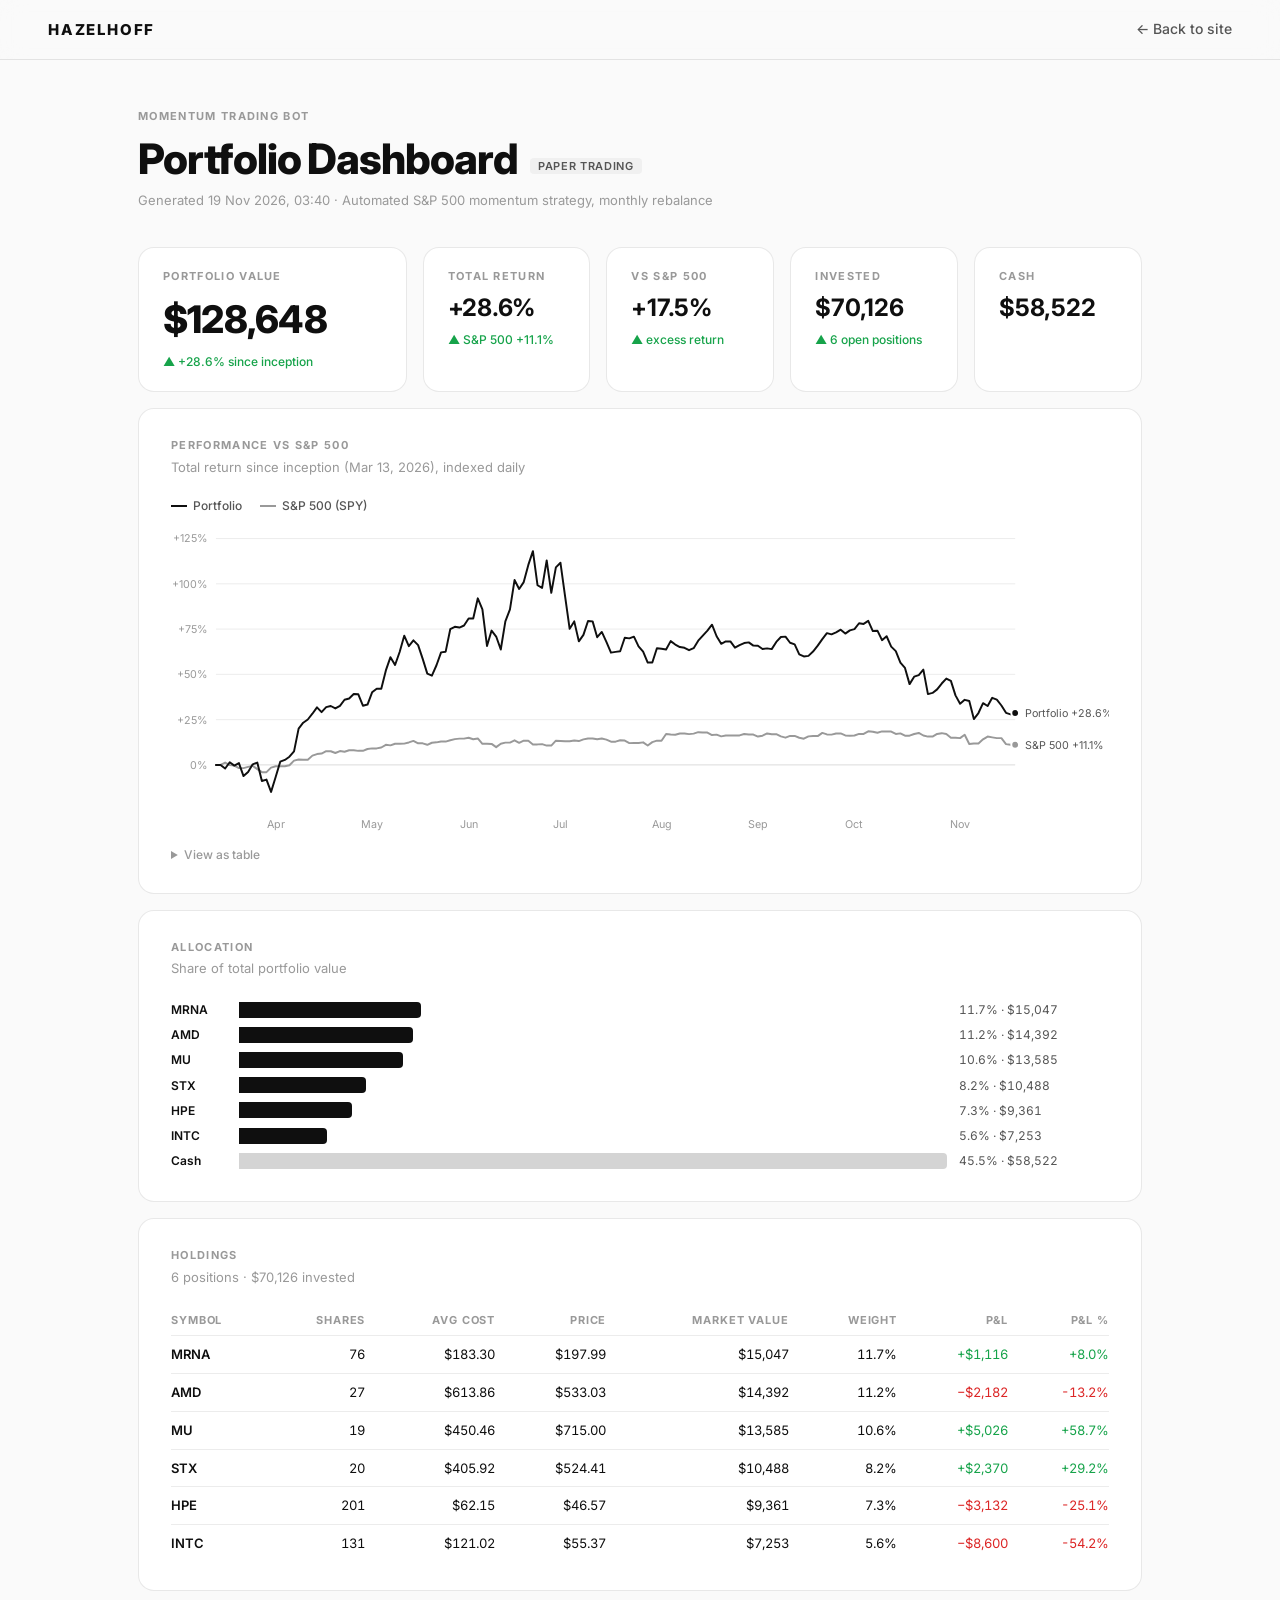
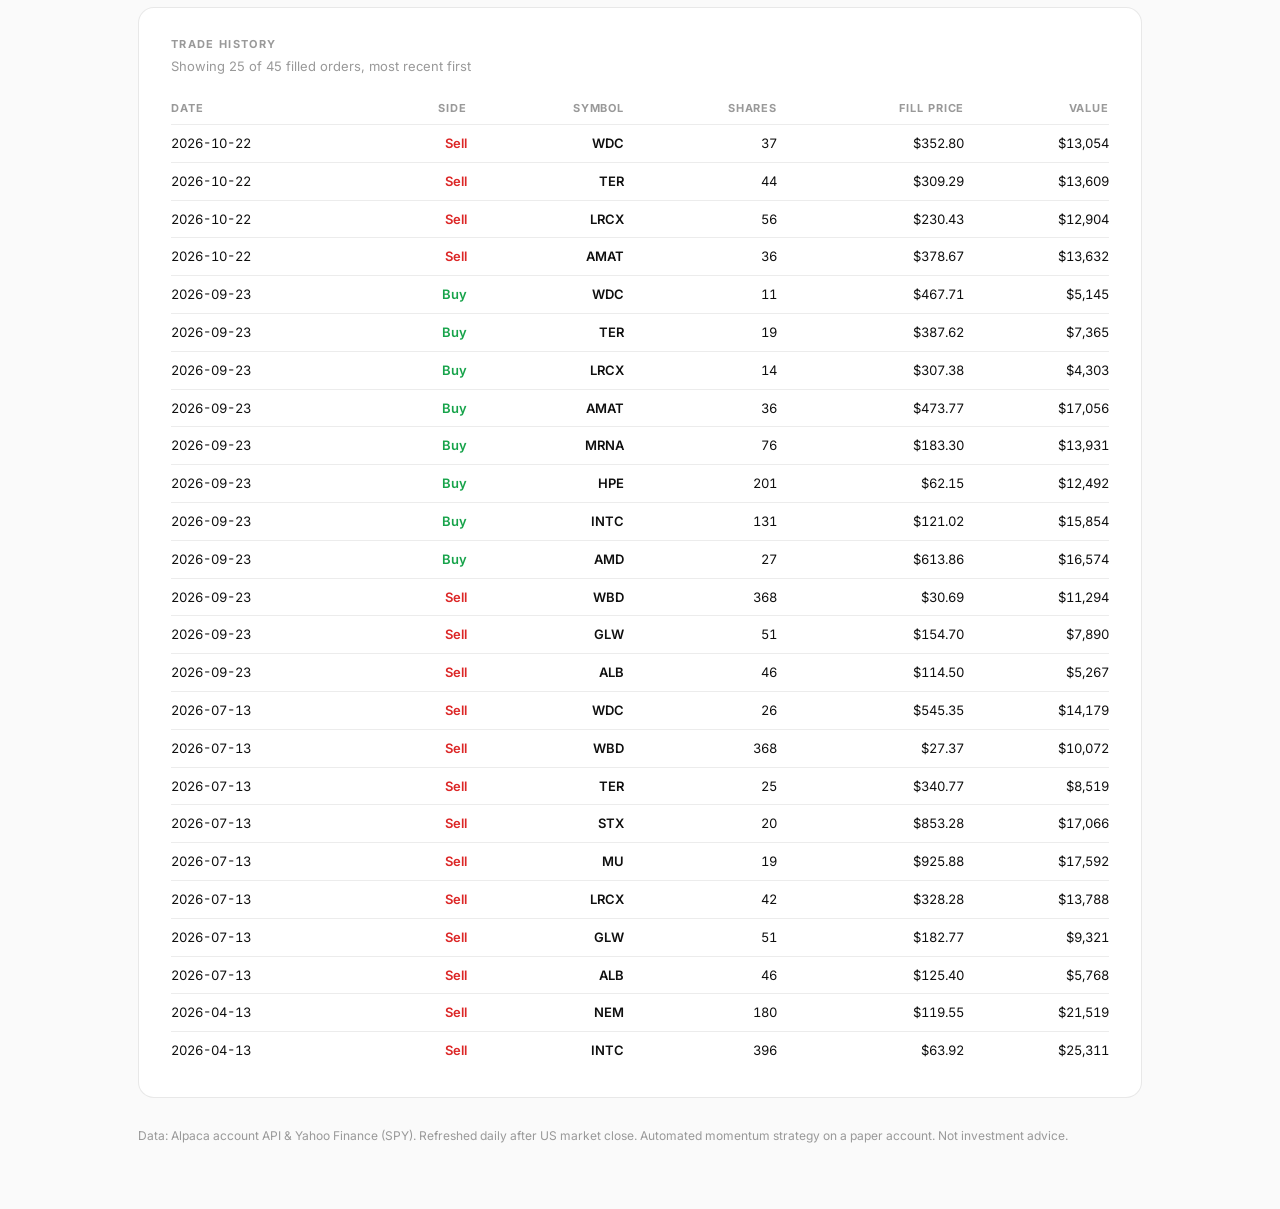
==== tradingbot/index.html @ 2b9bce33 "Update trading dashboard" ====
<!DOCTYPE html>
<html lang="en">
<head>
<meta charset="UTF-8">
<meta name="viewport" content="width=device-width, initial-scale=1">
<title>Portfolio Dashboard · HAZELHOFF</title>
<style>
  @import url('https://fonts.googleapis.com/css2?family=Inter:wght@400;500;600;700;800;900&display=swap');
  :root {
    --text-primary:   #0f0f0f;
    --text-secondary: #555;
    --text-tertiary:  #999;
    --bg-page:        #fafafa;
    --bg-card:        #fff;
    --bg-tag:         #f0f0f0;
    --border:         rgba(0, 0, 0, 0.09);
    --border-strong:  rgba(0, 0, 0, 0.15);
    --grid:           #ececec;
    --series-1:       #0f0f0f;   /* portfolio */
    --series-bm:      #999;      /* benchmark (de-emphasis) */
    --up:             #16a34a;
    --down:           #dc2626;
    --radius-sm: 8px;
    --radius-md: 12px;
    --radius-lg: 16px;
  }
  * { margin: 0; padding: 0; box-sizing: border-box; }
  body {
    font-family: 'Inter', ui-sans-serif, system-ui, sans-serif;
    background: var(--bg-page); color: var(--text-primary);
    font-size: 14px; line-height: 1.6;
    -webkit-font-smoothing: antialiased;
  }
  a { color: inherit; text-decoration: none; }

  /* --- Nav (matches the personal site) --- */
  nav {
    position: sticky; top: 0; z-index: 100;
    display: flex; justify-content: space-between; align-items: center;
    padding: 0 48px; height: 60px;
    background: rgba(250, 250, 250, 0.85);
    backdrop-filter: blur(12px); -webkit-backdrop-filter: blur(12px);
    border-bottom: 1px solid var(--border);
  }
  .nav-logo { font-size: 15px; font-weight: 800; letter-spacing: 0.12em; }
  .nav-back { font-size: 14px; font-weight: 500; color: var(--text-secondary); transition: color 0.15s; }
  .nav-back:hover { color: var(--text-primary); }

  .wrap { max-width: 1100px; margin: 0 auto; padding: 48px 48px 64px; }

  .page-eyebrow {
    display: block; font-size: 11px; font-weight: 700;
    letter-spacing: 0.12em; text-transform: uppercase;
    color: var(--text-tertiary); margin-bottom: 10px;
  }
  h1 {
    font-size: clamp(30px, 4vw, 42px); font-weight: 800;
    letter-spacing: -0.025em; line-height: 1.1;
  }
  .page-meta { color: var(--text-tertiary); font-size: 13px; margin: 8px 0 36px; }
  .badge {
    display: inline-block; font-size: 11px; font-weight: 600;
    letter-spacing: 0.06em; text-transform: uppercase;
    background: var(--bg-tag); border-radius: 4px; padding: 2px 8px;
    color: var(--text-secondary); vertical-align: 4px; margin-left: 12px;
  }

  .card {
    background: var(--bg-card); border: 1px solid var(--border);
    border-radius: var(--radius-lg); padding: 28px 32px; margin-bottom: 16px;
    transition: border-color 0.2s;
  }
  .card-label {
    display: block; font-size: 11px; font-weight: 700;
    letter-spacing: 0.12em; text-transform: uppercase;
    color: var(--text-tertiary); margin-bottom: 2px;
  }
  .sub { font-size: 13px; color: var(--text-tertiary); margin-bottom: 18px; }

  /* --- Stat tiles --- */
  .tiles { display: grid; grid-template-columns: 1.6fr 1fr 1fr 1fr 1fr; gap: 16px; margin-bottom: 16px; }
  .tile {
    background: var(--bg-card); border: 1px solid var(--border);
    border-radius: var(--radius-lg); padding: 20px 24px;
  }
  .tile .label {
    font-size: 11px; font-weight: 700; letter-spacing: 0.12em;
    text-transform: uppercase; color: var(--text-tertiary);
  }
  .tile .value { font-size: 24px; font-weight: 700; letter-spacing: -0.01em; margin-top: 4px; }
  .tile.hero .value { font-size: 38px; font-weight: 800; letter-spacing: -0.02em; }
  .tile .delta { font-size: 12px; font-weight: 500; margin-top: 2px; }
  .delta.up   { color: var(--up); }
  .delta.down { color: var(--down); }
  @media (max-width: 860px) {
    .tiles { grid-template-columns: 1fr 1fr; }
    .tile.hero { grid-column: span 2; }
    nav, .wrap { padding-left: 24px; padding-right: 24px; }
  }

  /* --- Chart --- */
  .legend { display: flex; gap: 18px; font-size: 12px; font-weight: 500; color: var(--text-secondary); margin-bottom: 8px; }
  .legend .key { display: inline-block; width: 16px; height: 0; border-top: 2px solid; vertical-align: 3px; margin-right: 6px; }
  .chartbox { position: relative; }
  .chartbox svg { display: block; width: 100%; height: auto; }
  .tooltip {
    position: absolute; pointer-events: none; background: var(--bg-card);
    border: 1px solid var(--border); border-radius: var(--radius-sm);
    box-shadow: 0 4px 24px rgba(0,0,0,0.08); padding: 8px 12px;
    font-size: 12px; display: none; min-width: 150px; z-index: 5;
  }
  .tooltip .t-date { color: var(--text-tertiary); margin-bottom: 4px; }
  .tooltip .t-row { display: flex; align-items: center; gap: 7px; margin-top: 2px; }
  .tooltip .t-key { width: 12px; border-top: 2px solid; }
  .tooltip .t-val { font-weight: 600; }
  .tooltip .t-name { color: var(--text-secondary); }
  details.tablev { margin-top: 10px; font-size: 12px; }
  details.tablev summary { color: var(--text-tertiary); cursor: pointer; font-weight: 500; }
  details.tablev .scroll { max-height: 240px; overflow-y: auto; margin-top: 8px; }

  /* --- Allocation bars --- */
  .alloc-row { display: grid; grid-template-columns: 56px 1fr 150px; align-items: center; gap: 12px; padding: 3px 0; }
  .alloc-sym { font-size: 12px; font-weight: 600; }
  .alloc-track { position: relative; height: 16px; }
  .alloc-bar { height: 16px; border-radius: 0 4px 4px 0; background: var(--series-1); }
  .alloc-bar.cash { background: #d4d4d4; }
  .alloc-val { font-size: 12px; color: var(--text-secondary); font-variant-numeric: tabular-nums; white-space: nowrap; }

  /* --- Tables --- */
  table { width: 100%; border-collapse: collapse; font-size: 13px; }
  th {
    text-align: right; font-size: 11px; font-weight: 700; color: var(--text-tertiary);
    text-transform: uppercase; letter-spacing: 0.08em; padding: 6px 10px;
    border-bottom: 1px solid var(--grid);
  }
  th:first-child, td:first-child { text-align: left; padding-left: 0; }
  th:last-child, td:last-child { padding-right: 0; }
  td { text-align: right; padding: 8px 10px; border-bottom: 1px solid var(--grid); font-variant-numeric: tabular-nums; }
  tr:last-child td { border-bottom: none; }
  td.sym { font-weight: 600; }
  .pos { color: var(--up); }
  .neg { color: var(--down); }
  .side-buy  { color: var(--up); font-weight: 600; }
  .side-sell { color: var(--down); font-weight: 600; }
  .page-footer { color: var(--text-tertiary); font-size: 12px; margin-top: 28px; }
  .overflow { overflow-x: auto; }
</style>
</head>
<body>

<nav>
  <a class="nav-logo" href="/">HAZELHOFF</a>
  <a class="nav-back" href="/">&larr; Back to site</a>
</nav>

<div class="wrap">
  <span class="page-eyebrow">Momentum Trading Bot</span>
  <h1>Portfolio Dashboard<span class="badge" id="badge"></span></h1>
  <div class="page-meta">Generated <span id="generated"></span> · Automated S&amp;P 500 momentum strategy, monthly rebalance</div>

  <div class="tiles" id="tiles"></div>

  <div class="card">
    <span class="card-label">Performance vs S&amp;P 500</span>
    <div class="sub">Total return since inception (<span id="inception"></span>), indexed daily</div>
    <div class="legend">
      <span><span class="key" style="border-color:var(--series-1)"></span>Portfolio</span>
      <span><span class="key" style="border-color:var(--series-bm)"></span>S&amp;P 500 (SPY)</span>
    </div>
    <div class="chartbox" id="chartbox">
      <svg id="chart" viewBox="0 0 960 320" preserveAspectRatio="xMidYMid meet"
           role="img" aria-label="Line chart of portfolio return versus S&P 500 since inception"></svg>
      <div class="tooltip" id="tooltip"></div>
    </div>
    <details class="tablev">
      <summary>View as table</summary>
      <div class="scroll overflow"><table id="histtable"></table></div>
    </details>
  </div>

  <div class="card">
    <span class="card-label">Allocation</span>
    <div class="sub">Share of total portfolio value</div>
    <div id="alloc"></div>
  </div>

  <div class="card">
    <span class="card-label">Holdings</span>
    <div class="sub" id="holdings-sub"></div>
    <div class="overflow"><table id="holdings"></table></div>
  </div>

  <div class="card">
    <span class="card-label">Trade history</span>
    <div class="sub" id="trades-sub"></div>
    <div class="overflow"><table id="trades"></table></div>
  </div>

  <div class="page-footer">Data: Alpaca account API &amp; Yahoo Finance (SPY). Refreshed daily after US market close.
  Automated momentum strategy on a paper account. Not investment advice.</div>
</div>

<script>
window.onerror = (msg, src, line, col) => {
  const d = document.createElement("div");
  d.style.cssText = "background:#fdecec;color:#8c1c1c;padding:8px 12px;font:12px monospace;margin-bottom:12px;border-radius:6px";
  d.textContent = "Dashboard script error: " + msg + " (line " + line + ":" + col + ")";
  document.body.prepend(d);
};
const DATA = {"generated": "19 Nov 2026, 03:40", "inception": "Mar 13, 2026", "account": {"equity": 128648.32, "cash": 58522.03, "invested": 70126.29, "positions": 6}, "returns": {"portfolio": 28.65, "spy": 11.11, "excess": 17.54}, "history": {"dates": ["2026-03-13", "2026-03-14", "2026-03-17", "2026-03-18", "2026-03-19", "2026-03-20", "2026-03-21", "2026-03-24", "2026-03-25", "2026-03-26", "2026-03-27", "2026-03-28", "2026-03-31", "2026-04-01", "2026-04-02", "2026-04-03", "2026-04-07", "2026-04-08", "2026-04-09", "2026-04-10", "2026-04-11", "2026-04-14", "2026-04-15", "2026-04-16", "2026-04-17", "2026-04-18", "2026-04-21", "2026-04-22", "2026-04-23", "2026-04-24", "2026-04-25", "2026-04-28", "2026-04-29", "2026-04-30", "2026-05-01", "2026-05-02", "2026-05-05", "2026-05-06", "2026-05-07", "2026-05-08", "2026-05-09", "2026-05-12", "2026-05-13", "2026-05-14", "2026-05-15", "2026-05-16", "2026-05-19", "2026-05-20", "2026-05-21", "2026-05-22", "2026-05-23", "2026-05-27", "2026-05-28", "2026-05-29", "2026-05-30", "2026-06-02", "2026-06-03", "2026-06-04", "2026-06-05", "2026-06-06", "2026-06-09", "2026-06-10", "2026-06-11", "2026-06-12", "2026-06-13", "2026-06-16", "2026-06-17", "2026-06-18", "2026-06-19", "2026-06-23", "2026-06-24", "2026-06-25", "2026-06-26", "2026-06-27", "2026-06-30", "2026-07-01", "2026-07-02", "2026-07-03", "2026-07-07", "2026-07-08", "2026-07-09", "2026-07-10", "2026-07-11", "2026-07-14", "2026-07-15", "2026-07-16", "2026-07-17", "2026-07-18", "2026-07-21", "2026-07-22", "2026-07-23", "2026-07-24", "2026-07-25", "2026-07-28", "2026-07-29", "2026-07-30", "2026-07-31", "2026-08-01", "2026-08-04", "2026-08-05", "2026-08-06", "2026-08-07", "2026-08-08", "2026-08-11", "2026-08-12", "2026-08-13", "2026-08-14", "2026-08-15", "2026-08-18", "2026-08-19", "2026-08-20", "2026-08-21", "2026-08-22", "2026-08-25", "2026-08-26", "2026-08-27", "2026-08-28", "2026-08-29", "2026-09-01", "2026-09-02", "2026-09-03", "2026-09-04", "2026-09-05", "2026-09-09", "2026-09-10", "2026-09-11", "2026-09-12", "2026-09-15", "2026-09-16", "2026-09-17", "2026-09-18", "2026-09-19", "2026-09-22", "2026-09-23", "2026-09-24", "2026-09-25", "2026-09-26", "2026-09-29", "2026-09-30", "2026-10-01", "2026-10-02", "2026-10-03", "2026-10-06", "2026-10-07", "2026-10-08", "2026-10-09", "2026-10-10", "2026-10-13", "2026-10-14", "2026-10-15", "2026-10-16", "2026-10-17", "2026-10-20", "2026-10-21", "2026-10-22", "2026-10-23", "2026-10-24", "2026-10-27", "2026-10-28", "2026-10-29", "2026-10-30", "2026-10-31", "2026-11-03", "2026-11-04", "2026-11-05", "2026-11-06", "2026-11-07", "2026-11-10", "2026-11-11", "2026-11-12", "2026-11-13", "2026-11-14", "2026-11-17", "2026-11-18", "2026-11-19"], "portfolio": [0.0, 0.0, -1.98, 1.47, -0.37, 1.04, -6.15, -3.88, 0.32, 1.27, -8.91, -8.08, -14.91, -6.66, 1.76, 2.76, 4.5, 7.48, 20.04, 23.31, 25.06, 28.27, 31.75, 29.13, 31.88, 32.52, 31.2, 32.63, 35.99, 36.67, 39.19, 39.01, 32.68, 33.34, 40.06, 42.06, 42.06, 52.15, 59.53, 55.21, 62.35, 71.4, 65.53, 68.79, 66.13, 58.52, 50.38, 49.32, 55.05, 62.16, 62.55, 74.94, 76.32, 75.85, 77.02, 80.81, 80.81, 92.01, 85.96, 65.71, 74.2, 70.89, 63.7, 79.29, 85.87, 102.09, 97.18, 100.97, 110.47, 118.07, 99.24, 97.78, 112.96, 95.01, 109.09, 111.64, 93.21, 75.18, 79.25, 68.26, 71.83, 79.46, 79.24, 70.52, 73.44, 67.99, 61.99, 62.41, 62.73, 70.24, 69.86, 70.84, 65.44, 62.54, 56.56, 56.56, 64.42, 64.14, 63.73, 68.34, 66.46, 65.09, 64.69, 63.32, 64.47, 68.65, 71.44, 74.19, 77.43, 71.05, 66.89, 68.2, 68.21, 64.73, 66.1, 67.3, 67.65, 65.9, 65.78, 64.01, 64.37, 63.96, 67.95, 70.61, 70.87, 67.46, 66.57, 61.02, 59.9, 60.24, 62.59, 65.9, 69.48, 72.77, 72.11, 73.2, 74.66, 72.52, 74.31, 75.0, 78.26, 77.86, 79.51, 73.9, 74.13, 68.91, 71.04, 65.32, 62.84, 56.54, 53.57, 44.6, 48.7, 49.59, 52.63, 39.1, 39.75, 41.69, 44.96, 47.7, 46.4, 38.39, 33.77, 35.93, 35.31, 25.31, 28.67, 34.08, 32.55, 37.09, 36.08, 32.79, 28.77, 27.95, 28.65], "spy": [0.0, 0.0, 1.28, -0.13, -0.38, -1.8, -1.8, -1.11, -0.56, -2.33, -4.0, -4.0, -1.54, -0.79, -0.7, -0.7, -0.19, 2.35, 2.94, 2.87, 2.87, 5.14, 5.97, 6.23, 7.52, 7.52, 6.6, 7.68, 7.26, 8.09, 8.09, 7.75, 7.74, 8.81, 9.11, 9.11, 9.58, 11.1, 10.76, 11.68, 11.68, 11.76, 12.39, 13.28, 11.91, 11.91, 11.09, 12.23, 12.45, 12.89, 12.89, 13.62, 14.25, 14.53, 14.53, 15.0, 14.19, 14.63, 11.67, 11.67, 11.59, 9.83, 11.7, 12.3, 12.3, 13.6, 12.18, 13.35, 13.35, 11.35, 11.3, 11.46, 10.66, 10.66, 13.35, 13.2, 13.05, 13.05, 13.5, 13.15, 14.1, 14.6, 14.6, 14.12, 14.58, 13.95, 12.83, 12.83, 13.58, 13.45, 12.05, 12.16, 12.16, 12.46, 10.73, 12.58, 13.39, 13.39, 17.08, 16.85, 16.66, 17.38, 17.38, 16.97, 17.26, 18.08, 17.84, 17.84, 16.49, 16.74, 15.76, 16.23, 16.23, 16.26, 16.29, 17.05, 16.78, 16.78, 15.63, 16.15, 17.36, 16.91, 16.91, 15.73, 15.03, 16.01, 16.01, 14.97, 14.46, 15.76, 15.91, 15.91, 17.69, 16.84, 16.74, 17.38, 17.38, 16.29, 16.05, 16.26, 17.12, 17.12, 18.55, 18.27, 17.77, 18.48, 18.48, 18.39, 17.11, 17.44, 16.14, 16.14, 17.03, 17.64, 16.25, 15.65, 15.65, 17.12, 17.52, 17.07, 15.0, 15.0, 14.79, 16.69, 11.54, 11.89, 11.89, 14.12, 15.62, 15.21, 14.79, 14.79, 11.46, 11.11, 11.11], "equity": [100000.0, 100000.0, 98023.47, 101469.39, 99632.99, 101036.57, 93847.29, 96124.99, 100318.43, 101273.43, 91086.67, 91920.55, 85093.23, 93342.73, 101762.37, 102760.29, 104504.33, 107477.39, 120038.39, 123306.83, 125056.35, 128267.98, 131745.0, 129131.74, 131879.76, 132520.64, 131195.72, 132632.7, 135986.34, 136669.08, 139193.4, 139006.28, 132678.48, 133343.92, 140056.0, 142056.96, 142056.96, 152147.14, 159528.62, 155211.22, 162349.62, 171399.66, 165534.36, 168788.94, 166128.62, 158520.12, 150382.26, 149320.4, 155053.9, 162155.32, 162545.56, 174942.44, 176323.72, 175846.1, 177015.72, 180808.6, 180808.6, 192008.78, 185964.1, 165710.78, 174200.24, 170886.18, 163701.14, 179293.86, 185873.1, 202090.26, 197179.12, 200972.72, 210469.24, 218066.84, 199236.42, 197782.74, 212963.6, 195006.5, 209090.7, 211638.42, 193209.96, 175183.86, 179247.0, 168258.44, 171826.18, 179457.24, 179238.62, 170515.97, 173440.54, 167993.54, 161988.26, 162414.61, 162732.37, 170237.2, 169861.79, 170835.03, 165436.09, 162542.08, 156560.56, 156560.56, 164415.82, 164142.7, 163725.47, 168344.21, 166460.93, 165088.75, 164693.07, 163318.53, 164474.7, 168645.72, 171437.76, 174193.73, 177427.59, 171045.3, 166891.32, 168195.72, 168210.51, 164731.81, 166099.45, 167302.59, 167653.34, 165900.2, 165776.0, 164011.67, 164369.32, 163957.06, 167953.01, 170610.83, 170874.05, 167463.53, 166566.31, 161017.38, 159902.17, 160240.23, 162594.42, 165904.63, 169482.13, 172770.45, 172108.79, 173202.71, 174656.26, 172518.6, 174307.41, 174998.11, 178264.48, 177859.03, 179514.44, 173901.7, 174125.79, 168908.07, 171044.32, 165319.34, 162839.73, 156544.22, 153572.0, 144595.65, 148698.26, 149593.67, 152628.01, 139097.94, 139749.81, 141685.13, 144964.14, 147695.13, 146399.7, 138391.66, 133768.46, 135928.42, 135308.0, 125314.71, 128665.8, 134083.35, 132554.23, 137087.62, 136080.25, 132793.21, 128766.63, 127946.24, 128648.32]}, "positions": [{"symbol": "MRNA", "qty": 76, "avg_entry": 183.3, "price": 197.99, "value": 15047.24, "weight": 0.1169641391352798, "pnl": 1116.44, "pnl_pct": 0.08014}, {"symbol": "AMD", "qty": 27, "avg_entry": 613.86, "price": 533.03, "value": 14391.81, "weight": 0.11186939712854392, "pnl": -2182.41, "pnl_pct": -0.13167}, {"symbol": "MU", "qty": 19, "avg_entry": 450.461842, "price": 715.0, "value": 13585.0, "weight": 0.10559795883848308, "pnl": 5026.225002, "pnl_pct": 0.58726}, {"symbol": "STX", "qty": 20, "avg_entry": 405.92175, "price": 524.41, "value": 10488.2, "weight": 0.08152613263818759, "pnl": 2369.765, "pnl_pct": 0.2919}, {"symbol": "HPE", "qty": 201, "avg_entry": 62.15, "price": 46.57, "value": 9360.57, "weight": 0.07276091906991089, "pnl": -3131.58, "pnl_pct": -0.25068}, {"symbol": "INTC", "qty": 131, "avg_entry": 121.02, "price": 55.37, "value": 7253.47, "weight": 0.05638215874097695, "pnl": -8600.15, "pnl_pct": -0.54247}], "trades": [{"date": "2026-10-22", "side": "sell", "symbol": "WDC", "qty": 37, "price": 352.8, "value": 13053.55}, {"date": "2026-10-22", "side": "sell", "symbol": "TER", "qty": 44, "price": 309.29, "value": 13608.78}, {"date": "2026-10-22", "side": "sell", "symbol": "LRCX", "qty": 56, "price": 230.43, "value": 12904.08}, {"date": "2026-10-22", "side": "sell", "symbol": "AMAT", "qty": 36, "price": 378.67, "value": 13631.96}, {"date": "2026-09-23", "side": "buy", "symbol": "WDC", "qty": 11, "price": 467.71, "value": 5144.81}, {"date": "2026-09-23", "side": "buy", "symbol": "TER", "qty": 19, "price": 387.62, "value": 7364.78}, {"date": "2026-09-23", "side": "buy", "symbol": "LRCX", "qty": 14, "price": 307.38, "value": 4303.32}, {"date": "2026-09-23", "side": "buy", "symbol": "AMAT", "qty": 36, "price": 473.77, "value": 17055.87}, {"date": "2026-09-23", "side": "buy", "symbol": "MRNA", "qty": 76, "price": 183.3, "value": 13930.8}, {"date": "2026-09-23", "side": "buy", "symbol": "HPE", "qty": 201, "price": 62.15, "value": 12492.15}, {"date": "2026-09-23", "side": "buy", "symbol": "INTC", "qty": 131, "price": 121.02, "value": 15853.62}, {"date": "2026-09-23", "side": "buy", "symbol": "AMD", "qty": 27, "price": 613.86, "value": 16574.22}, {"date": "2026-09-23", "side": "sell", "symbol": "WBD", "qty": 368, "price": 30.69, "value": 11293.92}, {"date": "2026-09-23", "side": "sell", "symbol": "GLW", "qty": 51, "price": 154.7, "value": 7889.7}, {"date": "2026-09-23", "side": "sell", "symbol": "ALB", "qty": 46, "price": 114.5, "value": 5267.0}, {"date": "2026-07-13", "side": "sell", "symbol": "WDC", "qty": 26, "price": 545.35, "value": 14179.1}, {"date": "2026-07-13", "side": "sell", "symbol": "WBD", "qty": 368, "price": 27.37, "value": 10072.16}, {"date": "2026-07-13", "side": "sell", "symbol": "TER", "qty": 25, "price": 340.77, "value": 8519.25}, {"date": "2026-07-13", "side": "sell", "symbol": "STX", "qty": 20, "price": 853.28, "value": 17065.6}, {"date": "2026-07-13", "side": "sell", "symbol": "MU", "qty": 19, "price": 925.88, "value": 17591.72}, {"date": "2026-07-13", "side": "sell", "symbol": "LRCX", "qty": 42, "price": 328.28, "value": 13787.76}, {"date": "2026-07-13", "side": "sell", "symbol": "GLW", "qty": 51, "price": 182.77, "value": 9321.27}, {"date": "2026-07-13", "side": "sell", "symbol": "ALB", "qty": 46, "price": 125.4, "value": 5768.4}, {"date": "2026-04-13", "side": "sell", "symbol": "NEM", "qty": 180, "price": 119.55, "value": 21519.22}, {"date": "2026-04-13", "side": "sell", "symbol": "INTC", "qty": 396, "price": 63.92, "value": 25310.99}, {"date": "2026-03-16", "side": "buy", "symbol": "NEM", "qty": 90, "price": 109.87, "value": 9888.21}, {"date": "2026-03-16", "side": "buy", "symbol": "INTC", "qty": 198, "price": 48.91, "value": 9684.18}, {"date": "2026-03-16", "side": "buy", "symbol": "WBD", "qty": 368, "price": 27.24, "value": 10024.32}, {"date": "2026-03-16", "side": "buy", "symbol": "WDC", "qty": 26, "price": 288.19, "value": 7492.94}, {"date": "2026-03-16", "side": "buy", "symbol": "LRCX", "qty": 42, "price": 219.79, "value": 9231.12}, {"date": "2026-03-16", "side": "buy", "symbol": "TER", "qty": 25, "price": 298.91, "value": 7472.72}, {"date": "2026-03-16", "side": "buy", "symbol": "MU", "qty": 19, "price": 449.52, "value": 8540.79}, {"date": "2026-03-16", "side": "buy", "symbol": "STX", "qty": 20, "price": 404.95, "value": 8099.05}, {"date": "2026-03-16", "side": "buy", "symbol": "ALB", "qty": 46, "price": 162.68, "value": 7483.41}, {"date": "2026-03-16", "side": "buy", "symbol": "GLW", "qty": 51, "price": 134.75, "value": 6872.39}, {"date": "2026-03-16", "side": "buy", "symbol": "TER", "qty": 25, "price": 297.99, "value": 7449.75}, {"date": "2026-03-16", "side": "buy", "symbol": "STX", "qty": 20, "price": 406.89, "value": 8137.82}, {"date": "2026-03-16", "side": "buy", "symbol": "LRCX", "qty": 42, "price": 219.28, "value": 9209.68}, {"date": "2026-03-16", "side": "buy", "symbol": "NEM", "qty": 90, "price": 109.56, "value": 9860.5}, {"date": "2026-03-16", "side": "buy", "symbol": "WBD", "qty": 368, "price": 27.23, "value": 10018.81}, {"date": "2026-03-16", "side": "buy", "symbol": "INTC", "qty": 198, "price": 48.78, "value": 9658.49}, {"date": "2026-03-16", "side": "buy", "symbol": "WDC", "qty": 26, "price": 288.66, "value": 7505.07}, {"date": "2026-03-16", "side": "buy", "symbol": "GLW", "qty": 51, "price": 134.69, "value": 6868.95}, {"date": "2026-03-16", "side": "buy", "symbol": "MU", "qty": 19, "price": 451.41, "value": 8576.76}, {"date": "2026-03-16", "side": "buy", "symbol": "ALB", "qty": 46, "price": 162.68, "value": 7483.29}], "paper": true};

const fmt$ = n => "$" + n.toLocaleString("en-US", {minimumFractionDigits: 0, maximumFractionDigits: 0});
const fmt$2 = n => "$" + n.toLocaleString("en-US", {minimumFractionDigits: 2, maximumFractionDigits: 2});
const fmtPct = (n, dp=1) => (n >= 0 ? "+" : "") + n.toFixed(dp) + "%";
const el = (tag, cls, text) => {
  const e = document.createElement(tag);
  if (cls) e.className = cls;
  if (text !== undefined) e.textContent = text;
  return e;
};

/* ---------- Header & tiles ---------- */
document.getElementById("badge").textContent = DATA.paper ? "Paper trading" : "Live";
document.getElementById("generated").textContent = DATA.generated;
document.getElementById("inception").textContent = DATA.inception;

const tiles = document.getElementById("tiles");
function tile(label, value, delta, deltaUp, hero) {
  const t = el("div", "tile" + (hero ? " hero" : ""));
  t.appendChild(el("div", "label", label));
  t.appendChild(el("div", "value", value));
  if (delta !== undefined) {
    const d = el("div", "delta " + (deltaUp ? "up" : "down"),
                 (deltaUp ? "▲ " : "▼ ") + delta);
    t.appendChild(d);
  }
  tiles.appendChild(t);
}
const R = DATA.returns, A = DATA.account;
tile("Portfolio value", fmt$(A.equity), fmtPct(R.portfolio) + " since inception", R.portfolio >= 0, true);
tile("Total return", fmtPct(R.portfolio), "S&P 500 " + fmtPct(R.spy), R.portfolio >= 0);
tile("vs S&P 500", fmtPct(R.excess, 1), "excess return", R.excess >= 0);
tile("Invested", fmt$(A.invested), A.positions + " open positions", true);
tile("Cash", fmt$(A.cash), undefined, true);

/* ---------- Line chart ---------- */
(function chart() {
  const H = DATA.history, n = H.dates.length;
  const W = 960, HT = 320, m = {t: 14, r: 96, b: 30, l: 46};
  const iw = W - m.l - m.r, ih = HT - m.t - m.b;
  const all = H.portfolio.concat(H.spy);
  let lo = Math.min(0, ...all), hi = Math.max(0, ...all);
  const span = hi - lo || 1;
  lo -= span * 0.06; hi += span * 0.06;
  const step = [1, 2, 5, 10, 20, 25, 50, 100].find(s => (hi - lo) / s <= 7) || 100;
  const x = i => m.l + (i / (n - 1)) * iw;
  const y = v => m.t + (1 - (v - lo) / (hi - lo)) * ih;
  const svg = document.getElementById("chart");
  const NS = "http://www.w3.org/2000/svg";
  const add = (tag, attrs, parent) => {
    const e = document.createElementNS(NS, tag);
    for (const k in attrs) e.setAttribute(k, attrs[k]);
    (parent || svg).appendChild(e);
    return e;
  };

  // Gridlines + y ticks
  for (let v = Math.ceil(lo / step) * step; v <= hi; v += step) {
    add("line", {x1: m.l, x2: W - m.r, y1: y(v), y2: y(v),
                 stroke: v === 0 ? "var(--border-strong)" : "var(--grid)", "stroke-width": 1});
    add("text", {x: m.l - 8, y: y(v) + 4, "text-anchor": "end", "font-size": 11,
                 fill: "var(--text-tertiary)", "font-variant-numeric": "tabular-nums"})
      .textContent = (v > 0 ? "+" : "") + v + "%";
  }
  // X ticks: first trading day of each month
  let prevMonth = null;
  H.dates.forEach((d, i) => {
    const mo = d.slice(0, 7);
    if (mo !== prevMonth) {
      prevMonth = mo;
      if (i > 0 || n < 40) {
        add("text", {x: x(i), y: HT - 8, "text-anchor": "middle", "font-size": 11,
                     fill: "var(--text-tertiary)"})
          .textContent = new Date(d + "T00:00:00").toLocaleString("en-US", {month: "short"});
      }
    }
  });

  const path = arr => arr.map((v, i) => (i ? "L" : "M") + x(i).toFixed(1) + " " + y(v).toFixed(1)).join(" ");
  add("path", {d: path(H.spy), fill: "none", stroke: "var(--series-bm)",
               "stroke-width": 2, "stroke-linejoin": "round", "stroke-linecap": "round"});
  add("path", {d: path(H.portfolio), fill: "none", stroke: "var(--series-1)",
               "stroke-width": 2, "stroke-linejoin": "round", "stroke-linecap": "round"});

  // End markers (2px surface ring) + direct end labels, with collision nudge
  const ends = [
    {v: H.portfolio[n-1], color: "var(--series-1)", label: "Portfolio " + fmtPct(H.portfolio[n-1])},
    {v: H.spy[n-1],       color: "var(--series-bm)", label: "S&P 500 " + fmtPct(H.spy[n-1])},
  ];
  let y0 = y(ends[0].v), y1 = y(ends[1].v);
  if (Math.abs(y0 - y1) < 16) {
    const mid = (y0 + y1) / 2, dir = y0 <= y1 ? 1 : -1;
    y0 = mid - 8 * dir; y1 = mid + 8 * dir;
  }
  ends[0].ly = y0; ends[1].ly = y1;
  for (const e of ends) {
    add("circle", {cx: x(n-1), cy: y(e.v), r: 4, fill: e.color,
                   stroke: "var(--bg-card)", "stroke-width": 2});
    add("text", {x: x(n-1) + 10, y: e.ly + 4, "font-size": 11, fill: "var(--text-secondary)"})
      .textContent = e.label;
  }

  // Crosshair + tooltip (pointer and keyboard)
  const cross = add("line", {y1: m.t, y2: HT - m.b, stroke: "var(--border-strong)",
                             "stroke-width": 1, visibility: "hidden"});
  const dotP = add("circle", {r: 4, fill: "var(--series-1)", stroke: "var(--bg-card)",
                              "stroke-width": 2, visibility: "hidden"});
  const dotS = add("circle", {r: 4, fill: "var(--series-bm)", stroke: "var(--bg-card)",
                              "stroke-width": 2, visibility: "hidden"});
  const tip = document.getElementById("tooltip");
  const box = document.getElementById("chartbox");

  function show(i) {
    const px = x(i);
    cross.setAttribute("x1", px); cross.setAttribute("x2", px);
    cross.setAttribute("visibility", "visible");
    dotP.setAttribute("cx", px); dotP.setAttribute("cy", y(H.portfolio[i]));
    dotS.setAttribute("cx", px); dotS.setAttribute("cy", y(H.spy[i]));
    dotP.setAttribute("visibility", "visible");
    dotS.setAttribute("visibility", "visible");

    tip.replaceChildren();
    tip.appendChild(el("div", "t-date",
      new Date(H.dates[i] + "T00:00:00").toLocaleDateString("en-US",
        {month: "short", day: "numeric", year: "numeric"})));
    const row = (color, name, val, extra) => {
      const r = el("div", "t-row");
      const k = el("span", "t-key"); k.style.borderColor = color; r.appendChild(k);
      r.appendChild(el("span", "t-val", val));
      r.appendChild(el("span", "t-name", name + (extra ? " · " + extra : "")));
      tip.appendChild(r);
    };
    row("var(--series-1)", "Portfolio", fmtPct(H.portfolio[i]), fmt$(H.equity[i]));
    row("var(--series-bm)", "S&P 500", fmtPct(H.spy[i]));
    tip.style.display = "block";
    const rect = box.getBoundingClientRect(), sc = rect.width / W;
    let left = px * sc + 14;
    if (left + tip.offsetWidth > rect.width - 8) left = px * sc - tip.offsetWidth - 14;
    tip.style.left = left + "px";
    tip.style.top = Math.min(y(Math.max(H.portfolio[i], H.spy[i])) * sc, rect.height - tip.offsetHeight - 8) + "px";
  }
  function hide() {
    tip.style.display = "none";
    for (const e of [cross, dotP, dotS]) e.setAttribute("visibility", "hidden");
  }

  let focusIdx = n - 1;
  const overlay = add("rect", {x: m.l, y: m.t, width: iw, height: ih,
                               fill: "transparent", tabindex: 0});
  overlay.addEventListener("pointermove", ev => {
    const rect = svg.getBoundingClientRect();
    const vx = (ev.clientX - rect.left) * (W / rect.width);
    focusIdx = Math.max(0, Math.min(n - 1, Math.round((vx - m.l) / iw * (n - 1))));
    show(focusIdx);
  });
  overlay.addEventListener("pointerleave", hide);
  overlay.addEventListener("focus", () => show(focusIdx));
  overlay.addEventListener("blur", hide);
  overlay.addEventListener("keydown", ev => {
    if (ev.key === "ArrowLeft")  { focusIdx = Math.max(0, focusIdx - 1); show(focusIdx); ev.preventDefault(); }
    if (ev.key === "ArrowRight") { focusIdx = Math.min(n - 1, focusIdx + 1); show(focusIdx); ev.preventDefault(); }
    if (ev.key === "Escape") hide();
  });

  // Table view (accessible alternative to the chart)
  const ht = document.getElementById("histtable");
  const thead = el("tr");
  for (const h of ["Date", "Portfolio", "S&P 500", "Equity"]) thead.appendChild(el("th", null, h));
  ht.appendChild(thead);
  for (let i = n - 1; i >= 0; i--) {
    const tr = el("tr");
    tr.appendChild(el("td", null, H.dates[i]));
    tr.appendChild(el("td", null, fmtPct(H.portfolio[i], 2)));
    tr.appendChild(el("td", null, fmtPct(H.spy[i], 2)));
    tr.appendChild(el("td", null, fmt$(H.equity[i])));
    ht.appendChild(tr);
  }
})();

/* ---------- Allocation ---------- */
(function alloc() {
  const box = document.getElementById("alloc");
  const rows = DATA.positions.map(p => ({
    sym: p.symbol, w: p.weight, v: p.value, cash: false,
    detail: p.qty + " shares × " + fmt$2(p.price),
  }));
  rows.push({sym: "Cash", w: DATA.account.cash / DATA.account.equity,
             v: DATA.account.cash, cash: true, detail: "uninvested"});
  const maxW = Math.max(...rows.map(r => r.w));
  for (const r of rows) {
    const row = el("div", "alloc-row");
    row.appendChild(el("div", "alloc-sym", r.sym));
    const track = el("div", "alloc-track");
    const bar = el("div", "alloc-bar" + (r.cash ? " cash" : ""));
    bar.style.width = (r.w / maxW * 100) + "%";
    bar.title = r.sym + ": " + r.detail;
    track.appendChild(bar);
    row.appendChild(track);
    row.appendChild(el("div", "alloc-val", (r.w * 100).toFixed(1) + "% · " + fmt$(r.v)));
    box.appendChild(row);
  }
})();

/* ---------- Holdings ---------- */
(function holdings() {
  const t = document.getElementById("holdings");
  document.getElementById("holdings-sub").textContent =
    DATA.positions.length + " positions · " + fmt$(DATA.account.invested) + " invested";
  const head = el("tr");
  for (const h of ["Symbol", "Shares", "Avg cost", "Price", "Market value", "Weight", "P&L", "P&L %"])
    head.appendChild(el("th", null, h));
  t.appendChild(head);
  for (const p of DATA.positions) {
    const tr = el("tr");
    tr.appendChild(el("td", "sym", p.symbol));
    tr.appendChild(el("td", null, String(p.qty)));
    tr.appendChild(el("td", null, fmt$2(p.avg_entry)));
    tr.appendChild(el("td", null, fmt$2(p.price)));
    tr.appendChild(el("td", null, fmt$(p.value)));
    tr.appendChild(el("td", null, (p.weight * 100).toFixed(1) + "%"));
    const up = p.pnl >= 0;
    tr.appendChild(el("td", up ? "pos" : "neg", (up ? "+" : "−") + fmt$(Math.abs(p.pnl))));
    tr.appendChild(el("td", up ? "pos" : "neg", fmtPct(p.pnl_pct * 100)));
    t.appendChild(tr);
  }
})();

/* ---------- Trades ---------- */
(function trades() {
  const t = document.getElementById("trades");
  const LIMIT = 25;
  const shown = DATA.trades.slice(0, LIMIT);
  document.getElementById("trades-sub").textContent =
    "Showing " + shown.length + " of " + DATA.trades.length + " filled orders, most recent first";
  const head = el("tr");
  for (const h of ["Date", "Side", "Symbol", "Shares", "Fill price", "Value"])
    head.appendChild(el("th", null, h));
  t.appendChild(head);
  for (const o of shown) {
    const tr = el("tr");
    tr.appendChild(el("td", null, o.date));
    tr.appendChild(el("td", o.side === "buy" ? "side-buy" : "side-sell",
                      o.side === "buy" ? "Buy" : "Sell"));
    tr.appendChild(el("td", "sym", o.symbol));
    tr.appendChild(el("td", null, String(o.qty)));
    tr.appendChild(el("td", null, fmt$2(o.price)));
    tr.appendChild(el("td", null, fmt$(o.value)));
    t.appendChild(tr);
  }
})();
</script>
</body>
</html>
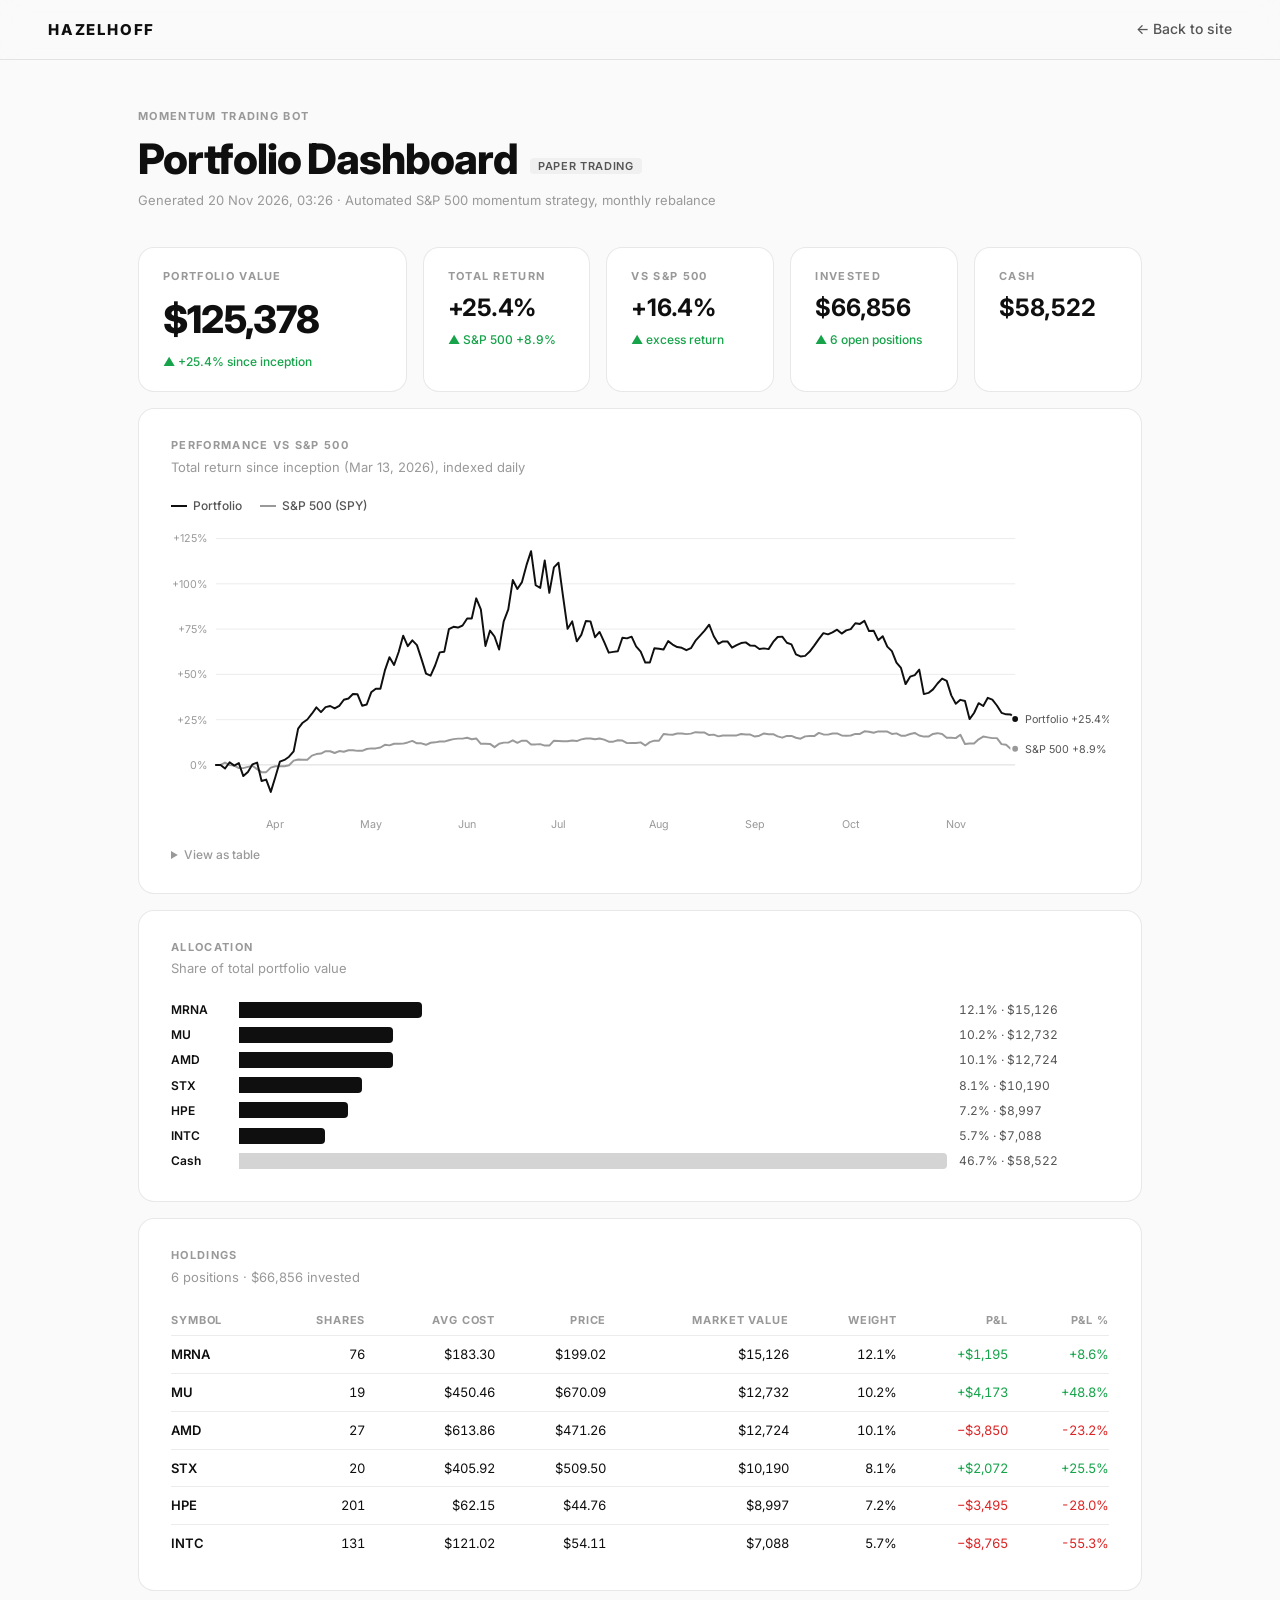
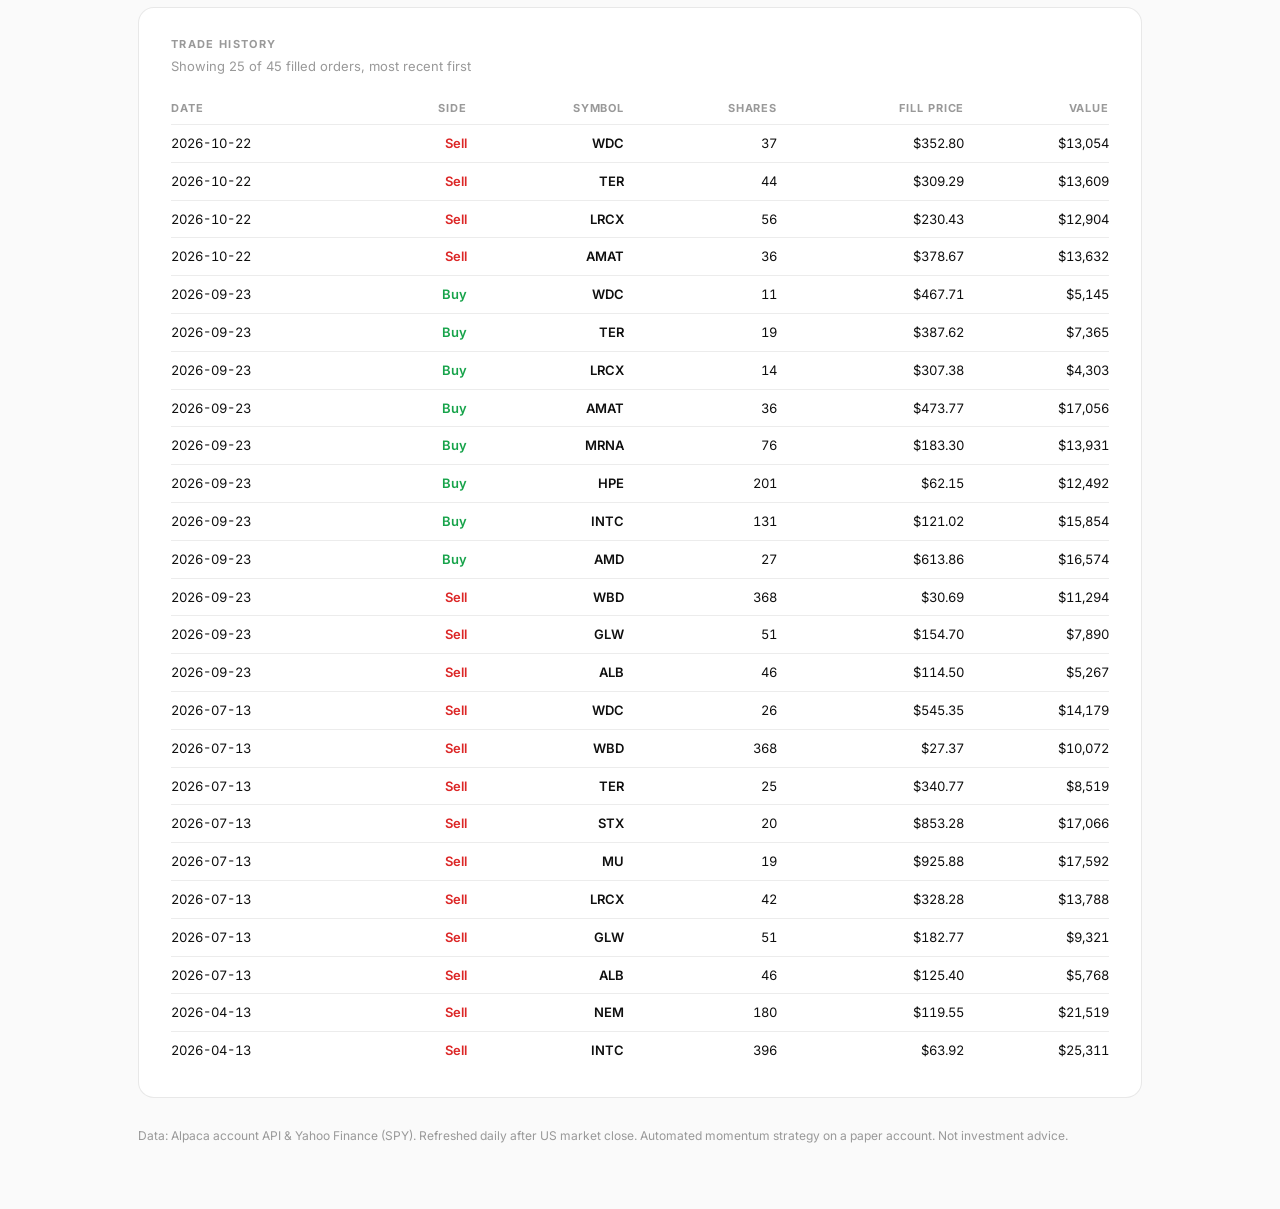
==== commit 57643cfb: "Update trading dashboard" ====
--- a/tradingbot/index.html
+++ b/tradingbot/index.html
@@ -207,7 +207,7 @@
   d.textContent = "Dashboard script error: " + msg + " (line " + line + ":" + col + ")";
   document.body.prepend(d);
 };
-const DATA = {"generated": "19 Nov 2026, 03:40", "inception": "Mar 13, 2026", "account": {"equity": 128648.32, "cash": 58522.03, "invested": 70126.29, "positions": 6}, "returns": {"portfolio": 28.65, "spy": 11.11, "excess": 17.54}, "history": {"dates": ["2026-03-13", "2026-03-14", "2026-03-17", "2026-03-18", "2026-03-19", "2026-03-20", "2026-03-21", "2026-03-24", "2026-03-25", "2026-03-26", "2026-03-27", "2026-03-28", "2026-03-31", "2026-04-01", "2026-04-02", "2026-04-03", "2026-04-07", "2026-04-08", "2026-04-09", "2026-04-10", "2026-04-11", "2026-04-14", "2026-04-15", "2026-04-16", "2026-04-17", "2026-04-18", "2026-04-21", "2026-04-22", "2026-04-23", "2026-04-24", "2026-04-25", "2026-04-28", "2026-04-29", "2026-04-30", "2026-05-01", "2026-05-02", "2026-05-05", "2026-05-06", "2026-05-07", "2026-05-08", "2026-05-09", "2026-05-12", "2026-05-13", "2026-05-14", "2026-05-15", "2026-05-16", "2026-05-19", "2026-05-20", "2026-05-21", "2026-05-22", "2026-05-23", "2026-05-27", "2026-05-28", "2026-05-29", "2026-05-30", "2026-06-02", "2026-06-03", "2026-06-04", "2026-06-05", "2026-06-06", "2026-06-09", "2026-06-10", "2026-06-11", "2026-06-12", "2026-06-13", "2026-06-16", "2026-06-17", "2026-06-18", "2026-06-19", "2026-06-23", "2026-06-24", "2026-06-25", "2026-06-26", "2026-06-27", "2026-06-30", "2026-07-01", "2026-07-02", "2026-07-03", "2026-07-07", "2026-07-08", "2026-07-09", "2026-07-10", "2026-07-11", "2026-07-14", "2026-07-15", "2026-07-16", "2026-07-17", "2026-07-18", "2026-07-21", "2026-07-22", "2026-07-23", "2026-07-24", "2026-07-25", "2026-07-28", "2026-07-29", "2026-07-30", "2026-07-31", "2026-08-01", "2026-08-04", "2026-08-05", "2026-08-06", "2026-08-07", "2026-08-08", "2026-08-11", "2026-08-12", "2026-08-13", "2026-08-14", "2026-08-15", "2026-08-18", "2026-08-19", "2026-08-20", "2026-08-21", "2026-08-22", "2026-08-25", "2026-08-26", "2026-08-27", "2026-08-28", "2026-08-29", "2026-09-01", "2026-09-02", "2026-09-03", "2026-09-04", "2026-09-05", "2026-09-09", "2026-09-10", "2026-09-11", "2026-09-12", "2026-09-15", "2026-09-16", "2026-09-17", "2026-09-18", "2026-09-19", "2026-09-22", "2026-09-23", "2026-09-24", "2026-09-25", "2026-09-26", "2026-09-29", "2026-09-30", "2026-10-01", "2026-10-02", "2026-10-03", "2026-10-06", "2026-10-07", "2026-10-08", "2026-10-09", "2026-10-10", "2026-10-13", "2026-10-14", "2026-10-15", "2026-10-16", "2026-10-17", "2026-10-20", "2026-10-21", "2026-10-22", "2026-10-23", "2026-10-24", "2026-10-27", "2026-10-28", "2026-10-29", "2026-10-30", "2026-10-31", "2026-11-03", "2026-11-04", "2026-11-05", "2026-11-06", "2026-11-07", "2026-11-10", "2026-11-11", "2026-11-12", "2026-11-13", "2026-11-14", "2026-11-17", "2026-11-18", "2026-11-19"], "portfolio": [0.0, 0.0, -1.98, 1.47, -0.37, 1.04, -6.15, -3.88, 0.32, 1.27, -8.91, -8.08, -14.91, -6.66, 1.76, 2.76, 4.5, 7.48, 20.04, 23.31, 25.06, 28.27, 31.75, 29.13, 31.88, 32.52, 31.2, 32.63, 35.99, 36.67, 39.19, 39.01, 32.68, 33.34, 40.06, 42.06, 42.06, 52.15, 59.53, 55.21, 62.35, 71.4, 65.53, 68.79, 66.13, 58.52, 50.38, 49.32, 55.05, 62.16, 62.55, 74.94, 76.32, 75.85, 77.02, 80.81, 80.81, 92.01, 85.96, 65.71, 74.2, 70.89, 63.7, 79.29, 85.87, 102.09, 97.18, 100.97, 110.47, 118.07, 99.24, 97.78, 112.96, 95.01, 109.09, 111.64, 93.21, 75.18, 79.25, 68.26, 71.83, 79.46, 79.24, 70.52, 73.44, 67.99, 61.99, 62.41, 62.73, 70.24, 69.86, 70.84, 65.44, 62.54, 56.56, 56.56, 64.42, 64.14, 63.73, 68.34, 66.46, 65.09, 64.69, 63.32, 64.47, 68.65, 71.44, 74.19, 77.43, 71.05, 66.89, 68.2, 68.21, 64.73, 66.1, 67.3, 67.65, 65.9, 65.78, 64.01, 64.37, 63.96, 67.95, 70.61, 70.87, 67.46, 66.57, 61.02, 59.9, 60.24, 62.59, 65.9, 69.48, 72.77, 72.11, 73.2, 74.66, 72.52, 74.31, 75.0, 78.26, 77.86, 79.51, 73.9, 74.13, 68.91, 71.04, 65.32, 62.84, 56.54, 53.57, 44.6, 48.7, 49.59, 52.63, 39.1, 39.75, 41.69, 44.96, 47.7, 46.4, 38.39, 33.77, 35.93, 35.31, 25.31, 28.67, 34.08, 32.55, 37.09, 36.08, 32.79, 28.77, 27.95, 28.65], "spy": [0.0, 0.0, 1.28, -0.13, -0.38, -1.8, -1.8, -1.11, -0.56, -2.33, -4.0, -4.0, -1.54, -0.79, -0.7, -0.7, -0.19, 2.35, 2.94, 2.87, 2.87, 5.14, 5.97, 6.23, 7.52, 7.52, 6.6, 7.68, 7.26, 8.09, 8.09, 7.75, 7.74, 8.81, 9.11, 9.11, 9.58, 11.1, 10.76, 11.68, 11.68, 11.76, 12.39, 13.28, 11.91, 11.91, 11.09, 12.23, 12.45, 12.89, 12.89, 13.62, 14.25, 14.53, 14.53, 15.0, 14.19, 14.63, 11.67, 11.67, 11.59, 9.83, 11.7, 12.3, 12.3, 13.6, 12.18, 13.35, 13.35, 11.35, 11.3, 11.46, 10.66, 10.66, 13.35, 13.2, 13.05, 13.05, 13.5, 13.15, 14.1, 14.6, 14.6, 14.12, 14.58, 13.95, 12.83, 12.83, 13.58, 13.45, 12.05, 12.16, 12.16, 12.46, 10.73, 12.58, 13.39, 13.39, 17.08, 16.85, 16.66, 17.38, 17.38, 16.97, 17.26, 18.08, 17.84, 17.84, 16.49, 16.74, 15.76, 16.23, 16.23, 16.26, 16.29, 17.05, 16.78, 16.78, 15.63, 16.15, 17.36, 16.91, 16.91, 15.73, 15.03, 16.01, 16.01, 14.97, 14.46, 15.76, 15.91, 15.91, 17.69, 16.84, 16.74, 17.38, 17.38, 16.29, 16.05, 16.26, 17.12, 17.12, 18.55, 18.27, 17.77, 18.48, 18.48, 18.39, 17.11, 17.44, 16.14, 16.14, 17.03, 17.64, 16.25, 15.65, 15.65, 17.12, 17.52, 17.07, 15.0, 15.0, 14.79, 16.69, 11.54, 11.89, 11.89, 14.12, 15.62, 15.21, 14.79, 14.79, 11.46, 11.11, 11.11], "equity": [100000.0, 100000.0, 98023.47, 101469.39, 99632.99, 101036.57, 93847.29, 96124.99, 100318.43, 101273.43, 91086.67, 91920.55, 85093.23, 93342.73, 101762.37, 102760.29, 104504.33, 107477.39, 120038.39, 123306.83, 125056.35, 128267.98, 131745.0, 129131.74, 131879.76, 132520.64, 131195.72, 132632.7, 135986.34, 136669.08, 139193.4, 139006.28, 132678.48, 133343.92, 140056.0, 142056.96, 142056.96, 152147.14, 159528.62, 155211.22, 162349.62, 171399.66, 165534.36, 168788.94, 166128.62, 158520.12, 150382.26, 149320.4, 155053.9, 162155.32, 162545.56, 174942.44, 176323.72, 175846.1, 177015.72, 180808.6, 180808.6, 192008.78, 185964.1, 165710.78, 174200.24, 170886.18, 163701.14, 179293.86, 185873.1, 202090.26, 197179.12, 200972.72, 210469.24, 218066.84, 199236.42, 197782.74, 212963.6, 195006.5, 209090.7, 211638.42, 193209.96, 175183.86, 179247.0, 168258.44, 171826.18, 179457.24, 179238.62, 170515.97, 173440.54, 167993.54, 161988.26, 162414.61, 162732.37, 170237.2, 169861.79, 170835.03, 165436.09, 162542.08, 156560.56, 156560.56, 164415.82, 164142.7, 163725.47, 168344.21, 166460.93, 165088.75, 164693.07, 163318.53, 164474.7, 168645.72, 171437.76, 174193.73, 177427.59, 171045.3, 166891.32, 168195.72, 168210.51, 164731.81, 166099.45, 167302.59, 167653.34, 165900.2, 165776.0, 164011.67, 164369.32, 163957.06, 167953.01, 170610.83, 170874.05, 167463.53, 166566.31, 161017.38, 159902.17, 160240.23, 162594.42, 165904.63, 169482.13, 172770.45, 172108.79, 173202.71, 174656.26, 172518.6, 174307.41, 174998.11, 178264.48, 177859.03, 179514.44, 173901.7, 174125.79, 168908.07, 171044.32, 165319.34, 162839.73, 156544.22, 153572.0, 144595.65, 148698.26, 149593.67, 152628.01, 139097.94, 139749.81, 141685.13, 144964.14, 147695.13, 146399.7, 138391.66, 133768.46, 135928.42, 135308.0, 125314.71, 128665.8, 134083.35, 132554.23, 137087.62, 136080.25, 132793.21, 128766.63, 127946.24, 128648.32]}, "positions": [{"symbol": "MRNA", "qty": 76, "avg_entry": 183.3, "price": 197.99, "value": 15047.24, "weight": 0.1169641391352798, "pnl": 1116.44, "pnl_pct": 0.08014}, {"symbol": "AMD", "qty": 27, "avg_entry": 613.86, "price": 533.03, "value": 14391.81, "weight": 0.11186939712854392, "pnl": -2182.41, "pnl_pct": -0.13167}, {"symbol": "MU", "qty": 19, "avg_entry": 450.461842, "price": 715.0, "value": 13585.0, "weight": 0.10559795883848308, "pnl": 5026.225002, "pnl_pct": 0.58726}, {"symbol": "STX", "qty": 20, "avg_entry": 405.92175, "price": 524.41, "value": 10488.2, "weight": 0.08152613263818759, "pnl": 2369.765, "pnl_pct": 0.2919}, {"symbol": "HPE", "qty": 201, "avg_entry": 62.15, "price": 46.57, "value": 9360.57, "weight": 0.07276091906991089, "pnl": -3131.58, "pnl_pct": -0.25068}, {"symbol": "INTC", "qty": 131, "avg_entry": 121.02, "price": 55.37, "value": 7253.47, "weight": 0.05638215874097695, "pnl": -8600.15, "pnl_pct": -0.54247}], "trades": [{"date": "2026-10-22", "side": "sell", "symbol": "WDC", "qty": 37, "price": 352.8, "value": 13053.55}, {"date": "2026-10-22", "side": "sell", "symbol": "TER", "qty": 44, "price": 309.29, "value": 13608.78}, {"date": "2026-10-22", "side": "sell", "symbol": "LRCX", "qty": 56, "price": 230.43, "value": 12904.08}, {"date": "2026-10-22", "side": "sell", "symbol": "AMAT", "qty": 36, "price": 378.67, "value": 13631.96}, {"date": "2026-09-23", "side": "buy", "symbol": "WDC", "qty": 11, "price": 467.71, "value": 5144.81}, {"date": "2026-09-23", "side": "buy", "symbol": "TER", "qty": 19, "price": 387.62, "value": 7364.78}, {"date": "2026-09-23", "side": "buy", "symbol": "LRCX", "qty": 14, "price": 307.38, "value": 4303.32}, {"date": "2026-09-23", "side": "buy", "symbol": "AMAT", "qty": 36, "price": 473.77, "value": 17055.87}, {"date": "2026-09-23", "side": "buy", "symbol": "MRNA", "qty": 76, "price": 183.3, "value": 13930.8}, {"date": "2026-09-23", "side": "buy", "symbol": "HPE", "qty": 201, "price": 62.15, "value": 12492.15}, {"date": "2026-09-23", "side": "buy", "symbol": "INTC", "qty": 131, "price": 121.02, "value": 15853.62}, {"date": "2026-09-23", "side": "buy", "symbol": "AMD", "qty": 27, "price": 613.86, "value": 16574.22}, {"date": "2026-09-23", "side": "sell", "symbol": "WBD", "qty": 368, "price": 30.69, "value": 11293.92}, {"date": "2026-09-23", "side": "sell", "symbol": "GLW", "qty": 51, "price": 154.7, "value": 7889.7}, {"date": "2026-09-23", "side": "sell", "symbol": "ALB", "qty": 46, "price": 114.5, "value": 5267.0}, {"date": "2026-07-13", "side": "sell", "symbol": "WDC", "qty": 26, "price": 545.35, "value": 14179.1}, {"date": "2026-07-13", "side": "sell", "symbol": "WBD", "qty": 368, "price": 27.37, "value": 10072.16}, {"date": "2026-07-13", "side": "sell", "symbol": "TER", "qty": 25, "price": 340.77, "value": 8519.25}, {"date": "2026-07-13", "side": "sell", "symbol": "STX", "qty": 20, "price": 853.28, "value": 17065.6}, {"date": "2026-07-13", "side": "sell", "symbol": "MU", "qty": 19, "price": 925.88, "value": 17591.72}, {"date": "2026-07-13", "side": "sell", "symbol": "LRCX", "qty": 42, "price": 328.28, "value": 13787.76}, {"date": "2026-07-13", "side": "sell", "symbol": "GLW", "qty": 51, "price": 182.77, "value": 9321.27}, {"date": "2026-07-13", "side": "sell", "symbol": "ALB", "qty": 46, "price": 125.4, "value": 5768.4}, {"date": "2026-04-13", "side": "sell", "symbol": "NEM", "qty": 180, "price": 119.55, "value": 21519.22}, {"date": "2026-04-13", "side": "sell", "symbol": "INTC", "qty": 396, "price": 63.92, "value": 25310.99}, {"date": "2026-03-16", "side": "buy", "symbol": "NEM", "qty": 90, "price": 109.87, "value": 9888.21}, {"date": "2026-03-16", "side": "buy", "symbol": "INTC", "qty": 198, "price": 48.91, "value": 9684.18}, {"date": "2026-03-16", "side": "buy", "symbol": "WBD", "qty": 368, "price": 27.24, "value": 10024.32}, {"date": "2026-03-16", "side": "buy", "symbol": "WDC", "qty": 26, "price": 288.19, "value": 7492.94}, {"date": "2026-03-16", "side": "buy", "symbol": "LRCX", "qty": 42, "price": 219.79, "value": 9231.12}, {"date": "2026-03-16", "side": "buy", "symbol": "TER", "qty": 25, "price": 298.91, "value": 7472.72}, {"date": "2026-03-16", "side": "buy", "symbol": "MU", "qty": 19, "price": 449.52, "value": 8540.79}, {"date": "2026-03-16", "side": "buy", "symbol": "STX", "qty": 20, "price": 404.95, "value": 8099.05}, {"date": "2026-03-16", "side": "buy", "symbol": "ALB", "qty": 46, "price": 162.68, "value": 7483.41}, {"date": "2026-03-16", "side": "buy", "symbol": "GLW", "qty": 51, "price": 134.75, "value": 6872.39}, {"date": "2026-03-16", "side": "buy", "symbol": "TER", "qty": 25, "price": 297.99, "value": 7449.75}, {"date": "2026-03-16", "side": "buy", "symbol": "STX", "qty": 20, "price": 406.89, "value": 8137.82}, {"date": "2026-03-16", "side": "buy", "symbol": "LRCX", "qty": 42, "price": 219.28, "value": 9209.68}, {"date": "2026-03-16", "side": "buy", "symbol": "NEM", "qty": 90, "price": 109.56, "value": 9860.5}, {"date": "2026-03-16", "side": "buy", "symbol": "WBD", "qty": 368, "price": 27.23, "value": 10018.81}, {"date": "2026-03-16", "side": "buy", "symbol": "INTC", "qty": 198, "price": 48.78, "value": 9658.49}, {"date": "2026-03-16", "side": "buy", "symbol": "WDC", "qty": 26, "price": 288.66, "value": 7505.07}, {"date": "2026-03-16", "side": "buy", "symbol": "GLW", "qty": 51, "price": 134.69, "value": 6868.95}, {"date": "2026-03-16", "side": "buy", "symbol": "MU", "qty": 19, "price": 451.41, "value": 8576.76}, {"date": "2026-03-16", "side": "buy", "symbol": "ALB", "qty": 46, "price": 162.68, "value": 7483.29}], "paper": true};
+const DATA = {"generated": "20 Nov 2026, 03:26", "inception": "Mar 13, 2026", "account": {"equity": 125378.45, "cash": 58522.03, "invested": 66856.42, "positions": 6}, "returns": {"portfolio": 25.38, "spy": 8.93, "excess": 16.45}, "history": {"dates": ["2026-03-13", "2026-03-14", "2026-03-17", "2026-03-18", "2026-03-19", "2026-03-20", "2026-03-21", "2026-03-24", "2026-03-25", "2026-03-26", "2026-03-27", "2026-03-28", "2026-03-31", "2026-04-01", "2026-04-02", "2026-04-03", "2026-04-07", "2026-04-08", "2026-04-09", "2026-04-10", "2026-04-11", "2026-04-14", "2026-04-15", "2026-04-16", "2026-04-17", "2026-04-18", "2026-04-21", "2026-04-22", "2026-04-23", "2026-04-24", "2026-04-25", "2026-04-28", "2026-04-29", "2026-04-30", "2026-05-01", "2026-05-02", "2026-05-05", "2026-05-06", "2026-05-07", "2026-05-08", "2026-05-09", "2026-05-12", "2026-05-13", "2026-05-14", "2026-05-15", "2026-05-16", "2026-05-19", "2026-05-20", "2026-05-21", "2026-05-22", "2026-05-23", "2026-05-27", "2026-05-28", "2026-05-29", "2026-05-30", "2026-06-02", "2026-06-03", "2026-06-04", "2026-06-05", "2026-06-06", "2026-06-09", "2026-06-10", "2026-06-11", "2026-06-12", "2026-06-13", "2026-06-16", "2026-06-17", "2026-06-18", "2026-06-19", "2026-06-23", "2026-06-24", "2026-06-25", "2026-06-26", "2026-06-27", "2026-06-30", "2026-07-01", "2026-07-02", "2026-07-03", "2026-07-07", "2026-07-08", "2026-07-09", "2026-07-10", "2026-07-11", "2026-07-14", "2026-07-15", "2026-07-16", "2026-07-17", "2026-07-18", "2026-07-21", "2026-07-22", "2026-07-23", "2026-07-24", "2026-07-25", "2026-07-28", "2026-07-29", "2026-07-30", "2026-07-31", "2026-08-01", "2026-08-04", "2026-08-05", "2026-08-06", "2026-08-07", "2026-08-08", "2026-08-11", "2026-08-12", "2026-08-13", "2026-08-14", "2026-08-15", "2026-08-18", "2026-08-19", "2026-08-20", "2026-08-21", "2026-08-22", "2026-08-25", "2026-08-26", "2026-08-27", "2026-08-28", "2026-08-29", "2026-09-01", "2026-09-02", "2026-09-03", "2026-09-04", "2026-09-05", "2026-09-09", "2026-09-10", "2026-09-11", "2026-09-12", "2026-09-15", "2026-09-16", "2026-09-17", "2026-09-18", "2026-09-19", "2026-09-22", "2026-09-23", "2026-09-24", "2026-09-25", "2026-09-26", "2026-09-29", "2026-09-30", "2026-10-01", "2026-10-02", "2026-10-03", "2026-10-06", "2026-10-07", "2026-10-08", "2026-10-09", "2026-10-10", "2026-10-13", "2026-10-14", "2026-10-15", "2026-10-16", "2026-10-17", "2026-10-20", "2026-10-21", "2026-10-22", "2026-10-23", "2026-10-24", "2026-10-27", "2026-10-28", "2026-10-29", "2026-10-30", "2026-10-31", "2026-11-03", "2026-11-04", "2026-11-05", "2026-11-06", "2026-11-07", "2026-11-10", "2026-11-11", "2026-11-12", "2026-11-13", "2026-11-14", "2026-11-17", "2026-11-18", "2026-11-19", "2026-11-20"], "portfolio": [0.0, 0.0, -1.98, 1.47, -0.37, 1.04, -6.15, -3.88, 0.32, 1.27, -8.91, -8.08, -14.91, -6.66, 1.76, 2.76, 4.5, 7.48, 20.04, 23.31, 25.06, 28.27, 31.75, 29.13, 31.88, 32.52, 31.2, 32.63, 35.99, 36.67, 39.19, 39.01, 32.68, 33.34, 40.06, 42.06, 42.06, 52.15, 59.53, 55.21, 62.35, 71.4, 65.53, 68.79, 66.13, 58.52, 50.38, 49.32, 55.05, 62.16, 62.55, 74.94, 76.32, 75.85, 77.02, 80.81, 80.81, 92.01, 85.96, 65.71, 74.2, 70.89, 63.7, 79.29, 85.87, 102.09, 97.18, 100.97, 110.47, 118.07, 99.24, 97.78, 112.96, 95.01, 109.09, 111.64, 93.21, 75.18, 79.25, 68.26, 71.83, 79.46, 79.24, 70.52, 73.44, 67.99, 61.99, 62.41, 62.73, 70.24, 69.86, 70.84, 65.44, 62.54, 56.56, 56.56, 64.42, 64.14, 63.73, 68.34, 66.46, 65.09, 64.69, 63.32, 64.47, 68.65, 71.44, 74.19, 77.43, 71.05, 66.89, 68.2, 68.21, 64.73, 66.1, 67.3, 67.65, 65.9, 65.78, 64.01, 64.37, 63.96, 67.95, 70.61, 70.87, 67.46, 66.57, 61.02, 59.9, 60.24, 62.59, 65.9, 69.48, 72.77, 72.11, 73.2, 74.66, 72.52, 74.31, 75.0, 78.26, 77.86, 79.51, 73.9, 74.13, 68.91, 71.04, 65.32, 62.84, 56.54, 53.57, 44.6, 48.7, 49.59, 52.63, 39.1, 39.75, 41.69, 44.96, 47.7, 46.4, 38.39, 33.77, 35.93, 35.31, 25.31, 28.67, 34.08, 32.55, 37.09, 36.08, 32.79, 28.77, 27.95, 27.87, 25.38], "spy": [0.0, 0.0, 1.28, -0.13, -0.38, -1.8, -1.8, -1.11, -0.56, -2.33, -4.0, -4.0, -1.54, -0.79, -0.7, -0.7, -0.19, 2.35, 2.94, 2.87, 2.87, 5.14, 5.97, 6.23, 7.52, 7.52, 6.6, 7.68, 7.26, 8.09, 8.09, 7.75, 7.74, 8.81, 9.11, 9.11, 9.58, 11.1, 10.76, 11.68, 11.68, 11.76, 12.39, 13.28, 11.91, 11.91, 11.09, 12.23, 12.45, 12.89, 12.89, 13.62, 14.25, 14.53, 14.53, 15.0, 14.19, 14.63, 11.67, 11.67, 11.59, 9.83, 11.7, 12.3, 12.3, 13.6, 12.18, 13.35, 13.35, 11.35, 11.3, 11.46, 10.66, 10.66, 13.35, 13.2, 13.05, 13.05, 13.5, 13.15, 14.1, 14.6, 14.6, 14.12, 14.58, 13.95, 12.83, 12.83, 13.58, 13.45, 12.05, 12.16, 12.16, 12.46, 10.73, 12.58, 13.39, 13.39, 17.08, 16.85, 16.66, 17.38, 17.38, 16.97, 17.26, 18.08, 17.84, 17.84, 16.49, 16.74, 15.76, 16.23, 16.23, 16.26, 16.29, 17.05, 16.78, 16.78, 15.63, 16.15, 17.36, 16.91, 16.91, 15.73, 15.03, 16.01, 16.01, 14.97, 14.46, 15.76, 15.91, 15.91, 17.69, 16.84, 16.74, 17.38, 17.38, 16.29, 16.05, 16.26, 17.12, 17.12, 18.55, 18.27, 17.77, 18.48, 18.48, 18.39, 17.11, 17.44, 16.14, 16.14, 17.03, 17.64, 16.25, 15.65, 15.65, 17.12, 17.52, 17.07, 15.0, 15.0, 14.79, 16.69, 11.54, 11.89, 11.89, 14.12, 15.62, 15.21, 14.79, 14.79, 11.46, 11.11, 8.93, 8.93], "equity": [100000.0, 100000.0, 98023.47, 101469.39, 99632.99, 101036.57, 93847.29, 96124.99, 100318.43, 101273.43, 91086.67, 91920.55, 85093.23, 93342.73, 101762.37, 102760.29, 104504.33, 107477.39, 120038.39, 123306.83, 125056.35, 128267.98, 131745.0, 129131.74, 131879.76, 132520.64, 131195.72, 132632.7, 135986.34, 136669.08, 139193.4, 139006.28, 132678.48, 133343.92, 140056.0, 142056.96, 142056.96, 152147.14, 159528.62, 155211.22, 162349.62, 171399.66, 165534.36, 168788.94, 166128.62, 158520.12, 150382.26, 149320.4, 155053.9, 162155.32, 162545.56, 174942.44, 176323.72, 175846.1, 177015.72, 180808.6, 180808.6, 192008.78, 185964.1, 165710.78, 174200.24, 170886.18, 163701.14, 179293.86, 185873.1, 202090.26, 197179.12, 200972.72, 210469.24, 218066.84, 199236.42, 197782.74, 212963.6, 195006.5, 209090.7, 211638.42, 193209.96, 175183.86, 179247.0, 168258.44, 171826.18, 179457.24, 179238.62, 170515.97, 173440.54, 167993.54, 161988.26, 162414.61, 162732.37, 170237.2, 169861.79, 170835.03, 165436.09, 162542.08, 156560.56, 156560.56, 164415.82, 164142.7, 163725.47, 168344.21, 166460.93, 165088.75, 164693.07, 163318.53, 164474.7, 168645.72, 171437.76, 174193.73, 177427.59, 171045.3, 166891.32, 168195.72, 168210.51, 164731.81, 166099.45, 167302.59, 167653.34, 165900.2, 165776.0, 164011.67, 164369.32, 163957.06, 167953.01, 170610.83, 170874.05, 167463.53, 166566.31, 161017.38, 159902.17, 160240.23, 162594.42, 165904.63, 169482.13, 172770.45, 172108.79, 173202.71, 174656.26, 172518.6, 174307.41, 174998.11, 178264.48, 177859.03, 179514.44, 173901.7, 174125.79, 168908.07, 171044.32, 165319.34, 162839.73, 156544.22, 153572.0, 144595.65, 148698.26, 149593.67, 152628.01, 139097.94, 139749.81, 141685.13, 144964.14, 147695.13, 146399.7, 138391.66, 133768.46, 135928.42, 135308.0, 125314.71, 128665.8, 134083.35, 132554.23, 137087.62, 136080.25, 132793.21, 128766.63, 127946.24, 127873.53, 125378.45]}, "positions": [{"symbol": "MRNA", "qty": 76, "avg_entry": 183.3, "price": 199.02, "value": 15125.52, "weight": 0.12063891362510863, "pnl": 1194.72, "pnl_pct": 0.08576}, {"symbol": "MU", "qty": 19, "avg_entry": 450.461842, "price": 670.09, "value": 12731.71, "weight": 0.10154623860799045, "pnl": 4172.935002, "pnl_pct": 0.48756}, {"symbol": "AMD", "qty": 27, "avg_entry": 613.86, "price": 471.26, "value": 12724.02, "weight": 0.10148490430373003, "pnl": -3850.2, "pnl_pct": -0.2323}, {"symbol": "STX", "qty": 20, "avg_entry": 405.92175, "price": 509.5, "value": 10190.0, "weight": 0.08127393503429019, "pnl": 2071.565, "pnl_pct": 0.25517}, {"symbol": "HPE", "qty": 201, "avg_entry": 62.15, "price": 44.76, "value": 8996.76, "weight": 0.07175682902444559, "pnl": -3495.39, "pnl_pct": -0.27981}, {"symbol": "INTC", "qty": 131, "avg_entry": 121.02, "price": 54.11, "value": 7088.41, "weight": 0.0565361112695204, "pnl": -8765.21, "pnl_pct": -0.55288}], "trades": [{"date": "2026-10-22", "side": "sell", "symbol": "WDC", "qty": 37, "price": 352.8, "value": 13053.55}, {"date": "2026-10-22", "side": "sell", "symbol": "TER", "qty": 44, "price": 309.29, "value": 13608.78}, {"date": "2026-10-22", "side": "sell", "symbol": "LRCX", "qty": 56, "price": 230.43, "value": 12904.08}, {"date": "2026-10-22", "side": "sell", "symbol": "AMAT", "qty": 36, "price": 378.67, "value": 13631.96}, {"date": "2026-09-23", "side": "buy", "symbol": "WDC", "qty": 11, "price": 467.71, "value": 5144.81}, {"date": "2026-09-23", "side": "buy", "symbol": "TER", "qty": 19, "price": 387.62, "value": 7364.78}, {"date": "2026-09-23", "side": "buy", "symbol": "LRCX", "qty": 14, "price": 307.38, "value": 4303.32}, {"date": "2026-09-23", "side": "buy", "symbol": "AMAT", "qty": 36, "price": 473.77, "value": 17055.87}, {"date": "2026-09-23", "side": "buy", "symbol": "MRNA", "qty": 76, "price": 183.3, "value": 13930.8}, {"date": "2026-09-23", "side": "buy", "symbol": "HPE", "qty": 201, "price": 62.15, "value": 12492.15}, {"date": "2026-09-23", "side": "buy", "symbol": "INTC", "qty": 131, "price": 121.02, "value": 15853.62}, {"date": "2026-09-23", "side": "buy", "symbol": "AMD", "qty": 27, "price": 613.86, "value": 16574.22}, {"date": "2026-09-23", "side": "sell", "symbol": "WBD", "qty": 368, "price": 30.69, "value": 11293.92}, {"date": "2026-09-23", "side": "sell", "symbol": "GLW", "qty": 51, "price": 154.7, "value": 7889.7}, {"date": "2026-09-23", "side": "sell", "symbol": "ALB", "qty": 46, "price": 114.5, "value": 5267.0}, {"date": "2026-07-13", "side": "sell", "symbol": "WDC", "qty": 26, "price": 545.35, "value": 14179.1}, {"date": "2026-07-13", "side": "sell", "symbol": "WBD", "qty": 368, "price": 27.37, "value": 10072.16}, {"date": "2026-07-13", "side": "sell", "symbol": "TER", "qty": 25, "price": 340.77, "value": 8519.25}, {"date": "2026-07-13", "side": "sell", "symbol": "STX", "qty": 20, "price": 853.28, "value": 17065.6}, {"date": "2026-07-13", "side": "sell", "symbol": "MU", "qty": 19, "price": 925.88, "value": 17591.72}, {"date": "2026-07-13", "side": "sell", "symbol": "LRCX", "qty": 42, "price": 328.28, "value": 13787.76}, {"date": "2026-07-13", "side": "sell", "symbol": "GLW", "qty": 51, "price": 182.77, "value": 9321.27}, {"date": "2026-07-13", "side": "sell", "symbol": "ALB", "qty": 46, "price": 125.4, "value": 5768.4}, {"date": "2026-04-13", "side": "sell", "symbol": "NEM", "qty": 180, "price": 119.55, "value": 21519.22}, {"date": "2026-04-13", "side": "sell", "symbol": "INTC", "qty": 396, "price": 63.92, "value": 25310.99}, {"date": "2026-03-16", "side": "buy", "symbol": "NEM", "qty": 90, "price": 109.87, "value": 9888.21}, {"date": "2026-03-16", "side": "buy", "symbol": "INTC", "qty": 198, "price": 48.91, "value": 9684.18}, {"date": "2026-03-16", "side": "buy", "symbol": "WBD", "qty": 368, "price": 27.24, "value": 10024.32}, {"date": "2026-03-16", "side": "buy", "symbol": "WDC", "qty": 26, "price": 288.19, "value": 7492.94}, {"date": "2026-03-16", "side": "buy", "symbol": "LRCX", "qty": 42, "price": 219.79, "value": 9231.12}, {"date": "2026-03-16", "side": "buy", "symbol": "TER", "qty": 25, "price": 298.91, "value": 7472.72}, {"date": "2026-03-16", "side": "buy", "symbol": "MU", "qty": 19, "price": 449.52, "value": 8540.79}, {"date": "2026-03-16", "side": "buy", "symbol": "STX", "qty": 20, "price": 404.95, "value": 8099.05}, {"date": "2026-03-16", "side": "buy", "symbol": "ALB", "qty": 46, "price": 162.68, "value": 7483.41}, {"date": "2026-03-16", "side": "buy", "symbol": "GLW", "qty": 51, "price": 134.75, "value": 6872.39}, {"date": "2026-03-16", "side": "buy", "symbol": "TER", "qty": 25, "price": 297.99, "value": 7449.75}, {"date": "2026-03-16", "side": "buy", "symbol": "STX", "qty": 20, "price": 406.89, "value": 8137.82}, {"date": "2026-03-16", "side": "buy", "symbol": "LRCX", "qty": 42, "price": 219.28, "value": 9209.68}, {"date": "2026-03-16", "side": "buy", "symbol": "NEM", "qty": 90, "price": 109.56, "value": 9860.5}, {"date": "2026-03-16", "side": "buy", "symbol": "WBD", "qty": 368, "price": 27.23, "value": 10018.81}, {"date": "2026-03-16", "side": "buy", "symbol": "INTC", "qty": 198, "price": 48.78, "value": 9658.49}, {"date": "2026-03-16", "side": "buy", "symbol": "WDC", "qty": 26, "price": 288.66, "value": 7505.07}, {"date": "2026-03-16", "side": "buy", "symbol": "GLW", "qty": 51, "price": 134.69, "value": 6868.95}, {"date": "2026-03-16", "side": "buy", "symbol": "MU", "qty": 19, "price": 451.41, "value": 8576.76}, {"date": "2026-03-16", "side": "buy", "symbol": "ALB", "qty": 46, "price": 162.68, "value": 7483.29}], "paper": true};
 
 const fmt$ = n => "$" + n.toLocaleString("en-US", {minimumFractionDigits: 0, maximumFractionDigits: 0});
 const fmt$2 = n => "$" + n.toLocaleString("en-US", {minimumFractionDigits: 2, maximumFractionDigits: 2});
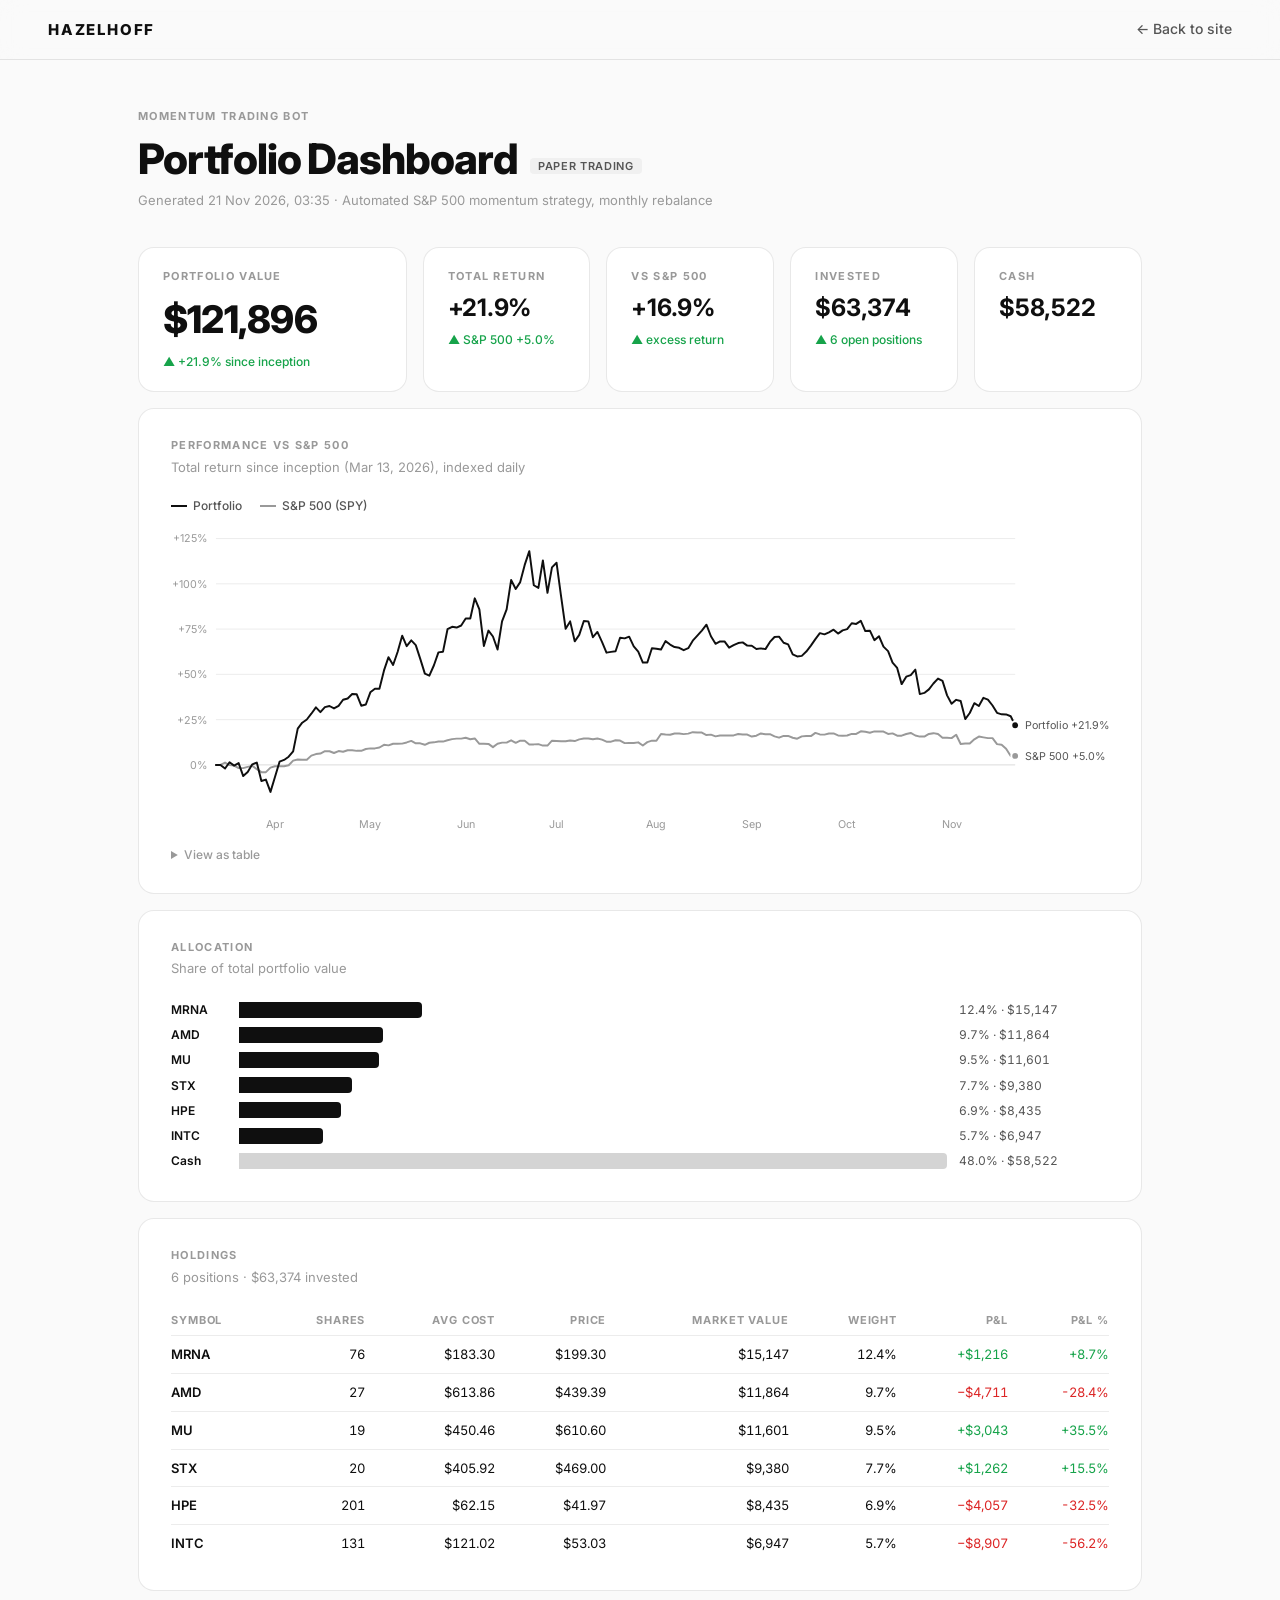
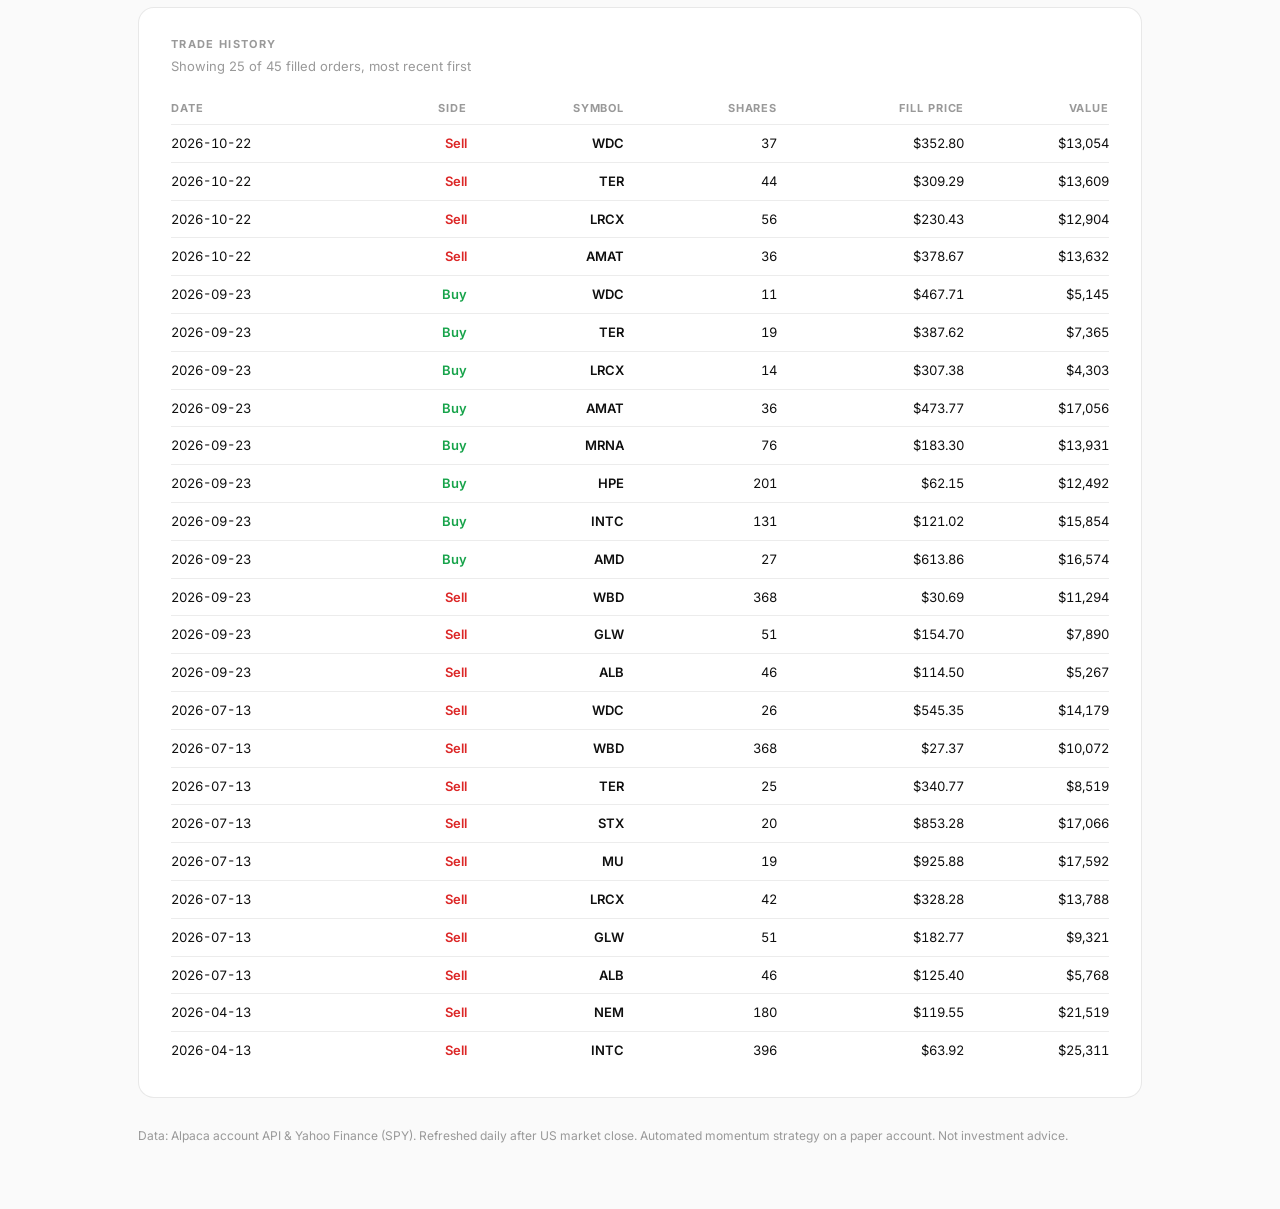
==== commit c8d1f88a: "Update trading dashboard" ====
--- a/tradingbot/index.html
+++ b/tradingbot/index.html
@@ -207,7 +207,7 @@
   d.textContent = "Dashboard script error: " + msg + " (line " + line + ":" + col + ")";
   document.body.prepend(d);
 };
-const DATA = {"generated": "20 Nov 2026, 03:26", "inception": "Mar 13, 2026", "account": {"equity": 125378.45, "cash": 58522.03, "invested": 66856.42, "positions": 6}, "returns": {"portfolio": 25.38, "spy": 8.93, "excess": 16.45}, "history": {"dates": ["2026-03-13", "2026-03-14", "2026-03-17", "2026-03-18", "2026-03-19", "2026-03-20", "2026-03-21", "2026-03-24", "2026-03-25", "2026-03-26", "2026-03-27", "2026-03-28", "2026-03-31", "2026-04-01", "2026-04-02", "2026-04-03", "2026-04-07", "2026-04-08", "2026-04-09", "2026-04-10", "2026-04-11", "2026-04-14", "2026-04-15", "2026-04-16", "2026-04-17", "2026-04-18", "2026-04-21", "2026-04-22", "2026-04-23", "2026-04-24", "2026-04-25", "2026-04-28", "2026-04-29", "2026-04-30", "2026-05-01", "2026-05-02", "2026-05-05", "2026-05-06", "2026-05-07", "2026-05-08", "2026-05-09", "2026-05-12", "2026-05-13", "2026-05-14", "2026-05-15", "2026-05-16", "2026-05-19", "2026-05-20", "2026-05-21", "2026-05-22", "2026-05-23", "2026-05-27", "2026-05-28", "2026-05-29", "2026-05-30", "2026-06-02", "2026-06-03", "2026-06-04", "2026-06-05", "2026-06-06", "2026-06-09", "2026-06-10", "2026-06-11", "2026-06-12", "2026-06-13", "2026-06-16", "2026-06-17", "2026-06-18", "2026-06-19", "2026-06-23", "2026-06-24", "2026-06-25", "2026-06-26", "2026-06-27", "2026-06-30", "2026-07-01", "2026-07-02", "2026-07-03", "2026-07-07", "2026-07-08", "2026-07-09", "2026-07-10", "2026-07-11", "2026-07-14", "2026-07-15", "2026-07-16", "2026-07-17", "2026-07-18", "2026-07-21", "2026-07-22", "2026-07-23", "2026-07-24", "2026-07-25", "2026-07-28", "2026-07-29", "2026-07-30", "2026-07-31", "2026-08-01", "2026-08-04", "2026-08-05", "2026-08-06", "2026-08-07", "2026-08-08", "2026-08-11", "2026-08-12", "2026-08-13", "2026-08-14", "2026-08-15", "2026-08-18", "2026-08-19", "2026-08-20", "2026-08-21", "2026-08-22", "2026-08-25", "2026-08-26", "2026-08-27", "2026-08-28", "2026-08-29", "2026-09-01", "2026-09-02", "2026-09-03", "2026-09-04", "2026-09-05", "2026-09-09", "2026-09-10", "2026-09-11", "2026-09-12", "2026-09-15", "2026-09-16", "2026-09-17", "2026-09-18", "2026-09-19", "2026-09-22", "2026-09-23", "2026-09-24", "2026-09-25", "2026-09-26", "2026-09-29", "2026-09-30", "2026-10-01", "2026-10-02", "2026-10-03", "2026-10-06", "2026-10-07", "2026-10-08", "2026-10-09", "2026-10-10", "2026-10-13", "2026-10-14", "2026-10-15", "2026-10-16", "2026-10-17", "2026-10-20", "2026-10-21", "2026-10-22", "2026-10-23", "2026-10-24", "2026-10-27", "2026-10-28", "2026-10-29", "2026-10-30", "2026-10-31", "2026-11-03", "2026-11-04", "2026-11-05", "2026-11-06", "2026-11-07", "2026-11-10", "2026-11-11", "2026-11-12", "2026-11-13", "2026-11-14", "2026-11-17", "2026-11-18", "2026-11-19", "2026-11-20"], "portfolio": [0.0, 0.0, -1.98, 1.47, -0.37, 1.04, -6.15, -3.88, 0.32, 1.27, -8.91, -8.08, -14.91, -6.66, 1.76, 2.76, 4.5, 7.48, 20.04, 23.31, 25.06, 28.27, 31.75, 29.13, 31.88, 32.52, 31.2, 32.63, 35.99, 36.67, 39.19, 39.01, 32.68, 33.34, 40.06, 42.06, 42.06, 52.15, 59.53, 55.21, 62.35, 71.4, 65.53, 68.79, 66.13, 58.52, 50.38, 49.32, 55.05, 62.16, 62.55, 74.94, 76.32, 75.85, 77.02, 80.81, 80.81, 92.01, 85.96, 65.71, 74.2, 70.89, 63.7, 79.29, 85.87, 102.09, 97.18, 100.97, 110.47, 118.07, 99.24, 97.78, 112.96, 95.01, 109.09, 111.64, 93.21, 75.18, 79.25, 68.26, 71.83, 79.46, 79.24, 70.52, 73.44, 67.99, 61.99, 62.41, 62.73, 70.24, 69.86, 70.84, 65.44, 62.54, 56.56, 56.56, 64.42, 64.14, 63.73, 68.34, 66.46, 65.09, 64.69, 63.32, 64.47, 68.65, 71.44, 74.19, 77.43, 71.05, 66.89, 68.2, 68.21, 64.73, 66.1, 67.3, 67.65, 65.9, 65.78, 64.01, 64.37, 63.96, 67.95, 70.61, 70.87, 67.46, 66.57, 61.02, 59.9, 60.24, 62.59, 65.9, 69.48, 72.77, 72.11, 73.2, 74.66, 72.52, 74.31, 75.0, 78.26, 77.86, 79.51, 73.9, 74.13, 68.91, 71.04, 65.32, 62.84, 56.54, 53.57, 44.6, 48.7, 49.59, 52.63, 39.1, 39.75, 41.69, 44.96, 47.7, 46.4, 38.39, 33.77, 35.93, 35.31, 25.31, 28.67, 34.08, 32.55, 37.09, 36.08, 32.79, 28.77, 27.95, 27.87, 25.38], "spy": [0.0, 0.0, 1.28, -0.13, -0.38, -1.8, -1.8, -1.11, -0.56, -2.33, -4.0, -4.0, -1.54, -0.79, -0.7, -0.7, -0.19, 2.35, 2.94, 2.87, 2.87, 5.14, 5.97, 6.23, 7.52, 7.52, 6.6, 7.68, 7.26, 8.09, 8.09, 7.75, 7.74, 8.81, 9.11, 9.11, 9.58, 11.1, 10.76, 11.68, 11.68, 11.76, 12.39, 13.28, 11.91, 11.91, 11.09, 12.23, 12.45, 12.89, 12.89, 13.62, 14.25, 14.53, 14.53, 15.0, 14.19, 14.63, 11.67, 11.67, 11.59, 9.83, 11.7, 12.3, 12.3, 13.6, 12.18, 13.35, 13.35, 11.35, 11.3, 11.46, 10.66, 10.66, 13.35, 13.2, 13.05, 13.05, 13.5, 13.15, 14.1, 14.6, 14.6, 14.12, 14.58, 13.95, 12.83, 12.83, 13.58, 13.45, 12.05, 12.16, 12.16, 12.46, 10.73, 12.58, 13.39, 13.39, 17.08, 16.85, 16.66, 17.38, 17.38, 16.97, 17.26, 18.08, 17.84, 17.84, 16.49, 16.74, 15.76, 16.23, 16.23, 16.26, 16.29, 17.05, 16.78, 16.78, 15.63, 16.15, 17.36, 16.91, 16.91, 15.73, 15.03, 16.01, 16.01, 14.97, 14.46, 15.76, 15.91, 15.91, 17.69, 16.84, 16.74, 17.38, 17.38, 16.29, 16.05, 16.26, 17.12, 17.12, 18.55, 18.27, 17.77, 18.48, 18.48, 18.39, 17.11, 17.44, 16.14, 16.14, 17.03, 17.64, 16.25, 15.65, 15.65, 17.12, 17.52, 17.07, 15.0, 15.0, 14.79, 16.69, 11.54, 11.89, 11.89, 14.12, 15.62, 15.21, 14.79, 14.79, 11.46, 11.11, 8.93, 8.93], "equity": [100000.0, 100000.0, 98023.47, 101469.39, 99632.99, 101036.57, 93847.29, 96124.99, 100318.43, 101273.43, 91086.67, 91920.55, 85093.23, 93342.73, 101762.37, 102760.29, 104504.33, 107477.39, 120038.39, 123306.83, 125056.35, 128267.98, 131745.0, 129131.74, 131879.76, 132520.64, 131195.72, 132632.7, 135986.34, 136669.08, 139193.4, 139006.28, 132678.48, 133343.92, 140056.0, 142056.96, 142056.96, 152147.14, 159528.62, 155211.22, 162349.62, 171399.66, 165534.36, 168788.94, 166128.62, 158520.12, 150382.26, 149320.4, 155053.9, 162155.32, 162545.56, 174942.44, 176323.72, 175846.1, 177015.72, 180808.6, 180808.6, 192008.78, 185964.1, 165710.78, 174200.24, 170886.18, 163701.14, 179293.86, 185873.1, 202090.26, 197179.12, 200972.72, 210469.24, 218066.84, 199236.42, 197782.74, 212963.6, 195006.5, 209090.7, 211638.42, 193209.96, 175183.86, 179247.0, 168258.44, 171826.18, 179457.24, 179238.62, 170515.97, 173440.54, 167993.54, 161988.26, 162414.61, 162732.37, 170237.2, 169861.79, 170835.03, 165436.09, 162542.08, 156560.56, 156560.56, 164415.82, 164142.7, 163725.47, 168344.21, 166460.93, 165088.75, 164693.07, 163318.53, 164474.7, 168645.72, 171437.76, 174193.73, 177427.59, 171045.3, 166891.32, 168195.72, 168210.51, 164731.81, 166099.45, 167302.59, 167653.34, 165900.2, 165776.0, 164011.67, 164369.32, 163957.06, 167953.01, 170610.83, 170874.05, 167463.53, 166566.31, 161017.38, 159902.17, 160240.23, 162594.42, 165904.63, 169482.13, 172770.45, 172108.79, 173202.71, 174656.26, 172518.6, 174307.41, 174998.11, 178264.48, 177859.03, 179514.44, 173901.7, 174125.79, 168908.07, 171044.32, 165319.34, 162839.73, 156544.22, 153572.0, 144595.65, 148698.26, 149593.67, 152628.01, 139097.94, 139749.81, 141685.13, 144964.14, 147695.13, 146399.7, 138391.66, 133768.46, 135928.42, 135308.0, 125314.71, 128665.8, 134083.35, 132554.23, 137087.62, 136080.25, 132793.21, 128766.63, 127946.24, 127873.53, 125378.45]}, "positions": [{"symbol": "MRNA", "qty": 76, "avg_entry": 183.3, "price": 199.02, "value": 15125.52, "weight": 0.12063891362510863, "pnl": 1194.72, "pnl_pct": 0.08576}, {"symbol": "MU", "qty": 19, "avg_entry": 450.461842, "price": 670.09, "value": 12731.71, "weight": 0.10154623860799045, "pnl": 4172.935002, "pnl_pct": 0.48756}, {"symbol": "AMD", "qty": 27, "avg_entry": 613.86, "price": 471.26, "value": 12724.02, "weight": 0.10148490430373003, "pnl": -3850.2, "pnl_pct": -0.2323}, {"symbol": "STX", "qty": 20, "avg_entry": 405.92175, "price": 509.5, "value": 10190.0, "weight": 0.08127393503429019, "pnl": 2071.565, "pnl_pct": 0.25517}, {"symbol": "HPE", "qty": 201, "avg_entry": 62.15, "price": 44.76, "value": 8996.76, "weight": 0.07175682902444559, "pnl": -3495.39, "pnl_pct": -0.27981}, {"symbol": "INTC", "qty": 131, "avg_entry": 121.02, "price": 54.11, "value": 7088.41, "weight": 0.0565361112695204, "pnl": -8765.21, "pnl_pct": -0.55288}], "trades": [{"date": "2026-10-22", "side": "sell", "symbol": "WDC", "qty": 37, "price": 352.8, "value": 13053.55}, {"date": "2026-10-22", "side": "sell", "symbol": "TER", "qty": 44, "price": 309.29, "value": 13608.78}, {"date": "2026-10-22", "side": "sell", "symbol": "LRCX", "qty": 56, "price": 230.43, "value": 12904.08}, {"date": "2026-10-22", "side": "sell", "symbol": "AMAT", "qty": 36, "price": 378.67, "value": 13631.96}, {"date": "2026-09-23", "side": "buy", "symbol": "WDC", "qty": 11, "price": 467.71, "value": 5144.81}, {"date": "2026-09-23", "side": "buy", "symbol": "TER", "qty": 19, "price": 387.62, "value": 7364.78}, {"date": "2026-09-23", "side": "buy", "symbol": "LRCX", "qty": 14, "price": 307.38, "value": 4303.32}, {"date": "2026-09-23", "side": "buy", "symbol": "AMAT", "qty": 36, "price": 473.77, "value": 17055.87}, {"date": "2026-09-23", "side": "buy", "symbol": "MRNA", "qty": 76, "price": 183.3, "value": 13930.8}, {"date": "2026-09-23", "side": "buy", "symbol": "HPE", "qty": 201, "price": 62.15, "value": 12492.15}, {"date": "2026-09-23", "side": "buy", "symbol": "INTC", "qty": 131, "price": 121.02, "value": 15853.62}, {"date": "2026-09-23", "side": "buy", "symbol": "AMD", "qty": 27, "price": 613.86, "value": 16574.22}, {"date": "2026-09-23", "side": "sell", "symbol": "WBD", "qty": 368, "price": 30.69, "value": 11293.92}, {"date": "2026-09-23", "side": "sell", "symbol": "GLW", "qty": 51, "price": 154.7, "value": 7889.7}, {"date": "2026-09-23", "side": "sell", "symbol": "ALB", "qty": 46, "price": 114.5, "value": 5267.0}, {"date": "2026-07-13", "side": "sell", "symbol": "WDC", "qty": 26, "price": 545.35, "value": 14179.1}, {"date": "2026-07-13", "side": "sell", "symbol": "WBD", "qty": 368, "price": 27.37, "value": 10072.16}, {"date": "2026-07-13", "side": "sell", "symbol": "TER", "qty": 25, "price": 340.77, "value": 8519.25}, {"date": "2026-07-13", "side": "sell", "symbol": "STX", "qty": 20, "price": 853.28, "value": 17065.6}, {"date": "2026-07-13", "side": "sell", "symbol": "MU", "qty": 19, "price": 925.88, "value": 17591.72}, {"date": "2026-07-13", "side": "sell", "symbol": "LRCX", "qty": 42, "price": 328.28, "value": 13787.76}, {"date": "2026-07-13", "side": "sell", "symbol": "GLW", "qty": 51, "price": 182.77, "value": 9321.27}, {"date": "2026-07-13", "side": "sell", "symbol": "ALB", "qty": 46, "price": 125.4, "value": 5768.4}, {"date": "2026-04-13", "side": "sell", "symbol": "NEM", "qty": 180, "price": 119.55, "value": 21519.22}, {"date": "2026-04-13", "side": "sell", "symbol": "INTC", "qty": 396, "price": 63.92, "value": 25310.99}, {"date": "2026-03-16", "side": "buy", "symbol": "NEM", "qty": 90, "price": 109.87, "value": 9888.21}, {"date": "2026-03-16", "side": "buy", "symbol": "INTC", "qty": 198, "price": 48.91, "value": 9684.18}, {"date": "2026-03-16", "side": "buy", "symbol": "WBD", "qty": 368, "price": 27.24, "value": 10024.32}, {"date": "2026-03-16", "side": "buy", "symbol": "WDC", "qty": 26, "price": 288.19, "value": 7492.94}, {"date": "2026-03-16", "side": "buy", "symbol": "LRCX", "qty": 42, "price": 219.79, "value": 9231.12}, {"date": "2026-03-16", "side": "buy", "symbol": "TER", "qty": 25, "price": 298.91, "value": 7472.72}, {"date": "2026-03-16", "side": "buy", "symbol": "MU", "qty": 19, "price": 449.52, "value": 8540.79}, {"date": "2026-03-16", "side": "buy", "symbol": "STX", "qty": 20, "price": 404.95, "value": 8099.05}, {"date": "2026-03-16", "side": "buy", "symbol": "ALB", "qty": 46, "price": 162.68, "value": 7483.41}, {"date": "2026-03-16", "side": "buy", "symbol": "GLW", "qty": 51, "price": 134.75, "value": 6872.39}, {"date": "2026-03-16", "side": "buy", "symbol": "TER", "qty": 25, "price": 297.99, "value": 7449.75}, {"date": "2026-03-16", "side": "buy", "symbol": "STX", "qty": 20, "price": 406.89, "value": 8137.82}, {"date": "2026-03-16", "side": "buy", "symbol": "LRCX", "qty": 42, "price": 219.28, "value": 9209.68}, {"date": "2026-03-16", "side": "buy", "symbol": "NEM", "qty": 90, "price": 109.56, "value": 9860.5}, {"date": "2026-03-16", "side": "buy", "symbol": "WBD", "qty": 368, "price": 27.23, "value": 10018.81}, {"date": "2026-03-16", "side": "buy", "symbol": "INTC", "qty": 198, "price": 48.78, "value": 9658.49}, {"date": "2026-03-16", "side": "buy", "symbol": "WDC", "qty": 26, "price": 288.66, "value": 7505.07}, {"date": "2026-03-16", "side": "buy", "symbol": "GLW", "qty": 51, "price": 134.69, "value": 6868.95}, {"date": "2026-03-16", "side": "buy", "symbol": "MU", "qty": 19, "price": 451.41, "value": 8576.76}, {"date": "2026-03-16", "side": "buy", "symbol": "ALB", "qty": 46, "price": 162.68, "value": 7483.29}], "paper": true};
+const DATA = {"generated": "21 Nov 2026, 03:35", "inception": "Mar 13, 2026", "account": {"equity": 121895.53, "cash": 58522.03, "invested": 63373.5, "positions": 6}, "returns": {"portfolio": 21.9, "spy": 4.97, "excess": 16.93}, "history": {"dates": ["2026-03-13", "2026-03-14", "2026-03-17", "2026-03-18", "2026-03-19", "2026-03-20", "2026-03-21", "2026-03-24", "2026-03-25", "2026-03-26", "2026-03-27", "2026-03-28", "2026-03-31", "2026-04-01", "2026-04-02", "2026-04-03", "2026-04-07", "2026-04-08", "2026-04-09", "2026-04-10", "2026-04-11", "2026-04-14", "2026-04-15", "2026-04-16", "2026-04-17", "2026-04-18", "2026-04-21", "2026-04-22", "2026-04-23", "2026-04-24", "2026-04-25", "2026-04-28", "2026-04-29", "2026-04-30", "2026-05-01", "2026-05-02", "2026-05-05", "2026-05-06", "2026-05-07", "2026-05-08", "2026-05-09", "2026-05-12", "2026-05-13", "2026-05-14", "2026-05-15", "2026-05-16", "2026-05-19", "2026-05-20", "2026-05-21", "2026-05-22", "2026-05-23", "2026-05-27", "2026-05-28", "2026-05-29", "2026-05-30", "2026-06-02", "2026-06-03", "2026-06-04", "2026-06-05", "2026-06-06", "2026-06-09", "2026-06-10", "2026-06-11", "2026-06-12", "2026-06-13", "2026-06-16", "2026-06-17", "2026-06-18", "2026-06-19", "2026-06-23", "2026-06-24", "2026-06-25", "2026-06-26", "2026-06-27", "2026-06-30", "2026-07-01", "2026-07-02", "2026-07-03", "2026-07-07", "2026-07-08", "2026-07-09", "2026-07-10", "2026-07-11", "2026-07-14", "2026-07-15", "2026-07-16", "2026-07-17", "2026-07-18", "2026-07-21", "2026-07-22", "2026-07-23", "2026-07-24", "2026-07-25", "2026-07-28", "2026-07-29", "2026-07-30", "2026-07-31", "2026-08-01", "2026-08-04", "2026-08-05", "2026-08-06", "2026-08-07", "2026-08-08", "2026-08-11", "2026-08-12", "2026-08-13", "2026-08-14", "2026-08-15", "2026-08-18", "2026-08-19", "2026-08-20", "2026-08-21", "2026-08-22", "2026-08-25", "2026-08-26", "2026-08-27", "2026-08-28", "2026-08-29", "2026-09-01", "2026-09-02", "2026-09-03", "2026-09-04", "2026-09-05", "2026-09-09", "2026-09-10", "2026-09-11", "2026-09-12", "2026-09-15", "2026-09-16", "2026-09-17", "2026-09-18", "2026-09-19", "2026-09-22", "2026-09-23", "2026-09-24", "2026-09-25", "2026-09-26", "2026-09-29", "2026-09-30", "2026-10-01", "2026-10-02", "2026-10-03", "2026-10-06", "2026-10-07", "2026-10-08", "2026-10-09", "2026-10-10", "2026-10-13", "2026-10-14", "2026-10-15", "2026-10-16", "2026-10-17", "2026-10-20", "2026-10-21", "2026-10-22", "2026-10-23", "2026-10-24", "2026-10-27", "2026-10-28", "2026-10-29", "2026-10-30", "2026-10-31", "2026-11-03", "2026-11-04", "2026-11-05", "2026-11-06", "2026-11-07", "2026-11-10", "2026-11-11", "2026-11-12", "2026-11-13", "2026-11-14", "2026-11-17", "2026-11-18", "2026-11-19", "2026-11-20", "2026-11-21"], "portfolio": [0.0, 0.0, -1.98, 1.47, -0.37, 1.04, -6.15, -3.88, 0.32, 1.27, -8.91, -8.08, -14.91, -6.66, 1.76, 2.76, 4.5, 7.48, 20.04, 23.31, 25.06, 28.27, 31.75, 29.13, 31.88, 32.52, 31.2, 32.63, 35.99, 36.67, 39.19, 39.01, 32.68, 33.34, 40.06, 42.06, 42.06, 52.15, 59.53, 55.21, 62.35, 71.4, 65.53, 68.79, 66.13, 58.52, 50.38, 49.32, 55.05, 62.16, 62.55, 74.94, 76.32, 75.85, 77.02, 80.81, 80.81, 92.01, 85.96, 65.71, 74.2, 70.89, 63.7, 79.29, 85.87, 102.09, 97.18, 100.97, 110.47, 118.07, 99.24, 97.78, 112.96, 95.01, 109.09, 111.64, 93.21, 75.18, 79.25, 68.26, 71.83, 79.46, 79.24, 70.52, 73.44, 67.99, 61.99, 62.41, 62.73, 70.24, 69.86, 70.84, 65.44, 62.54, 56.56, 56.56, 64.42, 64.14, 63.73, 68.34, 66.46, 65.09, 64.69, 63.32, 64.47, 68.65, 71.44, 74.19, 77.43, 71.05, 66.89, 68.2, 68.21, 64.73, 66.1, 67.3, 67.65, 65.9, 65.78, 64.01, 64.37, 63.96, 67.95, 70.61, 70.87, 67.46, 66.57, 61.02, 59.9, 60.24, 62.59, 65.9, 69.48, 72.77, 72.11, 73.2, 74.66, 72.52, 74.31, 75.0, 78.26, 77.86, 79.51, 73.9, 74.13, 68.91, 71.04, 65.32, 62.84, 56.54, 53.57, 44.6, 48.7, 49.59, 52.63, 39.1, 39.75, 41.69, 44.96, 47.7, 46.4, 38.39, 33.77, 35.93, 35.31, 25.31, 28.67, 34.08, 32.55, 37.09, 36.08, 32.79, 28.77, 27.95, 27.87, 26.87, 21.9], "spy": [0.0, 0.0, 1.28, -0.13, -0.38, -1.8, -1.8, -1.11, -0.56, -2.33, -4.0, -4.0, -1.54, -0.79, -0.7, -0.7, -0.19, 2.35, 2.94, 2.87, 2.87, 5.14, 5.97, 6.23, 7.52, 7.52, 6.6, 7.68, 7.26, 8.09, 8.09, 7.75, 7.74, 8.81, 9.11, 9.11, 9.58, 11.1, 10.76, 11.68, 11.68, 11.76, 12.39, 13.28, 11.91, 11.91, 11.09, 12.23, 12.45, 12.89, 12.89, 13.62, 14.25, 14.53, 14.53, 15.0, 14.19, 14.63, 11.67, 11.67, 11.59, 9.83, 11.7, 12.3, 12.3, 13.6, 12.18, 13.35, 13.35, 11.35, 11.3, 11.46, 10.66, 10.66, 13.35, 13.2, 13.05, 13.05, 13.5, 13.15, 14.1, 14.6, 14.6, 14.12, 14.58, 13.95, 12.83, 12.83, 13.58, 13.45, 12.05, 12.16, 12.16, 12.46, 10.73, 12.58, 13.39, 13.39, 17.08, 16.85, 16.66, 17.38, 17.38, 16.97, 17.26, 18.08, 17.84, 17.84, 16.49, 16.74, 15.76, 16.23, 16.23, 16.26, 16.29, 17.05, 16.78, 16.78, 15.63, 16.15, 17.36, 16.91, 16.91, 15.73, 15.03, 16.01, 16.01, 14.97, 14.46, 15.76, 15.91, 15.91, 17.69, 16.84, 16.74, 17.38, 17.38, 16.29, 16.05, 16.26, 17.12, 17.12, 18.55, 18.27, 17.77, 18.48, 18.48, 18.39, 17.11, 17.44, 16.14, 16.14, 17.03, 17.64, 16.25, 15.65, 15.65, 17.12, 17.52, 17.07, 15.0, 15.0, 14.79, 16.69, 11.54, 11.89, 11.89, 14.12, 15.62, 15.21, 14.79, 14.79, 11.46, 11.11, 8.93, 4.97, 4.97], "equity": [100000.0, 100000.0, 98023.47, 101469.39, 99632.99, 101036.57, 93847.29, 96124.99, 100318.43, 101273.43, 91086.67, 91920.55, 85093.23, 93342.73, 101762.37, 102760.29, 104504.33, 107477.39, 120038.39, 123306.83, 125056.35, 128267.98, 131745.0, 129131.74, 131879.76, 132520.64, 131195.72, 132632.7, 135986.34, 136669.08, 139193.4, 139006.28, 132678.48, 133343.92, 140056.0, 142056.96, 142056.96, 152147.14, 159528.62, 155211.22, 162349.62, 171399.66, 165534.36, 168788.94, 166128.62, 158520.12, 150382.26, 149320.4, 155053.9, 162155.32, 162545.56, 174942.44, 176323.72, 175846.1, 177015.72, 180808.6, 180808.6, 192008.78, 185964.1, 165710.78, 174200.24, 170886.18, 163701.14, 179293.86, 185873.1, 202090.26, 197179.12, 200972.72, 210469.24, 218066.84, 199236.42, 197782.74, 212963.6, 195006.5, 209090.7, 211638.42, 193209.96, 175183.86, 179247.0, 168258.44, 171826.18, 179457.24, 179238.62, 170515.97, 173440.54, 167993.54, 161988.26, 162414.61, 162732.37, 170237.2, 169861.79, 170835.03, 165436.09, 162542.08, 156560.56, 156560.56, 164415.82, 164142.7, 163725.47, 168344.21, 166460.93, 165088.75, 164693.07, 163318.53, 164474.7, 168645.72, 171437.76, 174193.73, 177427.59, 171045.3, 166891.32, 168195.72, 168210.51, 164731.81, 166099.45, 167302.59, 167653.34, 165900.2, 165776.0, 164011.67, 164369.32, 163957.06, 167953.01, 170610.83, 170874.05, 167463.53, 166566.31, 161017.38, 159902.17, 160240.23, 162594.42, 165904.63, 169482.13, 172770.45, 172108.79, 173202.71, 174656.26, 172518.6, 174307.41, 174998.11, 178264.48, 177859.03, 179514.44, 173901.7, 174125.79, 168908.07, 171044.32, 165319.34, 162839.73, 156544.22, 153572.0, 144595.65, 148698.26, 149593.67, 152628.01, 139097.94, 139749.81, 141685.13, 144964.14, 147695.13, 146399.7, 138391.66, 133768.46, 135928.42, 135308.0, 125314.71, 128665.8, 134083.35, 132554.23, 137087.62, 136080.25, 132793.21, 128766.63, 127946.24, 127873.53, 126868.21, 121895.53]}, "positions": [{"symbol": "MRNA", "qty": 76, "avg_entry": 183.3, "price": 199.3, "value": 15146.8, "weight": 0.12426050405621929, "pnl": 1216.0, "pnl_pct": 0.08729}, {"symbol": "AMD", "qty": 27, "avg_entry": 613.86, "price": 439.39, "value": 11863.53, "weight": 0.09732539002865816, "pnl": -4710.69, "pnl_pct": -0.28422}, {"symbol": "MU", "qty": 19, "avg_entry": 450.461842, "price": 610.599, "value": 11601.381, "weight": 0.09517478614679308, "pnl": 3042.606002, "pnl_pct": 0.3555}, {"symbol": "STX", "qty": 20, "avg_entry": 405.92175, "price": 469.0, "value": 9380.0, "weight": 0.07695114004590653, "pnl": 1261.565, "pnl_pct": 0.1554}, {"symbol": "HPE", "qty": 201, "avg_entry": 62.15, "price": 41.965, "value": 8434.965, "weight": 0.06919831268628145, "pnl": -4057.185, "pnl_pct": -0.32478}, {"symbol": "INTC", "qty": 131, "avg_entry": 121.02, "price": 53.0292, "value": 6946.8252, "weight": 0.05698999134750881, "pnl": -8906.7948, "pnl_pct": -0.56181}], "trades": [{"date": "2026-10-22", "side": "sell", "symbol": "WDC", "qty": 37, "price": 352.8, "value": 13053.55}, {"date": "2026-10-22", "side": "sell", "symbol": "TER", "qty": 44, "price": 309.29, "value": 13608.78}, {"date": "2026-10-22", "side": "sell", "symbol": "LRCX", "qty": 56, "price": 230.43, "value": 12904.08}, {"date": "2026-10-22", "side": "sell", "symbol": "AMAT", "qty": 36, "price": 378.67, "value": 13631.96}, {"date": "2026-09-23", "side": "buy", "symbol": "WDC", "qty": 11, "price": 467.71, "value": 5144.81}, {"date": "2026-09-23", "side": "buy", "symbol": "TER", "qty": 19, "price": 387.62, "value": 7364.78}, {"date": "2026-09-23", "side": "buy", "symbol": "LRCX", "qty": 14, "price": 307.38, "value": 4303.32}, {"date": "2026-09-23", "side": "buy", "symbol": "AMAT", "qty": 36, "price": 473.77, "value": 17055.87}, {"date": "2026-09-23", "side": "buy", "symbol": "MRNA", "qty": 76, "price": 183.3, "value": 13930.8}, {"date": "2026-09-23", "side": "buy", "symbol": "HPE", "qty": 201, "price": 62.15, "value": 12492.15}, {"date": "2026-09-23", "side": "buy", "symbol": "INTC", "qty": 131, "price": 121.02, "value": 15853.62}, {"date": "2026-09-23", "side": "buy", "symbol": "AMD", "qty": 27, "price": 613.86, "value": 16574.22}, {"date": "2026-09-23", "side": "sell", "symbol": "WBD", "qty": 368, "price": 30.69, "value": 11293.92}, {"date": "2026-09-23", "side": "sell", "symbol": "GLW", "qty": 51, "price": 154.7, "value": 7889.7}, {"date": "2026-09-23", "side": "sell", "symbol": "ALB", "qty": 46, "price": 114.5, "value": 5267.0}, {"date": "2026-07-13", "side": "sell", "symbol": "WDC", "qty": 26, "price": 545.35, "value": 14179.1}, {"date": "2026-07-13", "side": "sell", "symbol": "WBD", "qty": 368, "price": 27.37, "value": 10072.16}, {"date": "2026-07-13", "side": "sell", "symbol": "TER", "qty": 25, "price": 340.77, "value": 8519.25}, {"date": "2026-07-13", "side": "sell", "symbol": "STX", "qty": 20, "price": 853.28, "value": 17065.6}, {"date": "2026-07-13", "side": "sell", "symbol": "MU", "qty": 19, "price": 925.88, "value": 17591.72}, {"date": "2026-07-13", "side": "sell", "symbol": "LRCX", "qty": 42, "price": 328.28, "value": 13787.76}, {"date": "2026-07-13", "side": "sell", "symbol": "GLW", "qty": 51, "price": 182.77, "value": 9321.27}, {"date": "2026-07-13", "side": "sell", "symbol": "ALB", "qty": 46, "price": 125.4, "value": 5768.4}, {"date": "2026-04-13", "side": "sell", "symbol": "NEM", "qty": 180, "price": 119.55, "value": 21519.22}, {"date": "2026-04-13", "side": "sell", "symbol": "INTC", "qty": 396, "price": 63.92, "value": 25310.99}, {"date": "2026-03-16", "side": "buy", "symbol": "NEM", "qty": 90, "price": 109.87, "value": 9888.21}, {"date": "2026-03-16", "side": "buy", "symbol": "INTC", "qty": 198, "price": 48.91, "value": 9684.18}, {"date": "2026-03-16", "side": "buy", "symbol": "WBD", "qty": 368, "price": 27.24, "value": 10024.32}, {"date": "2026-03-16", "side": "buy", "symbol": "WDC", "qty": 26, "price": 288.19, "value": 7492.94}, {"date": "2026-03-16", "side": "buy", "symbol": "LRCX", "qty": 42, "price": 219.79, "value": 9231.12}, {"date": "2026-03-16", "side": "buy", "symbol": "TER", "qty": 25, "price": 298.91, "value": 7472.72}, {"date": "2026-03-16", "side": "buy", "symbol": "MU", "qty": 19, "price": 449.52, "value": 8540.79}, {"date": "2026-03-16", "side": "buy", "symbol": "STX", "qty": 20, "price": 404.95, "value": 8099.05}, {"date": "2026-03-16", "side": "buy", "symbol": "ALB", "qty": 46, "price": 162.68, "value": 7483.41}, {"date": "2026-03-16", "side": "buy", "symbol": "GLW", "qty": 51, "price": 134.75, "value": 6872.39}, {"date": "2026-03-16", "side": "buy", "symbol": "TER", "qty": 25, "price": 297.99, "value": 7449.75}, {"date": "2026-03-16", "side": "buy", "symbol": "STX", "qty": 20, "price": 406.89, "value": 8137.82}, {"date": "2026-03-16", "side": "buy", "symbol": "LRCX", "qty": 42, "price": 219.28, "value": 9209.68}, {"date": "2026-03-16", "side": "buy", "symbol": "NEM", "qty": 90, "price": 109.56, "value": 9860.5}, {"date": "2026-03-16", "side": "buy", "symbol": "WBD", "qty": 368, "price": 27.23, "value": 10018.81}, {"date": "2026-03-16", "side": "buy", "symbol": "INTC", "qty": 198, "price": 48.78, "value": 9658.49}, {"date": "2026-03-16", "side": "buy", "symbol": "WDC", "qty": 26, "price": 288.66, "value": 7505.07}, {"date": "2026-03-16", "side": "buy", "symbol": "GLW", "qty": 51, "price": 134.69, "value": 6868.95}, {"date": "2026-03-16", "side": "buy", "symbol": "MU", "qty": 19, "price": 451.41, "value": 8576.76}, {"date": "2026-03-16", "side": "buy", "symbol": "ALB", "qty": 46, "price": 162.68, "value": 7483.29}], "paper": true};
 
 const fmt$ = n => "$" + n.toLocaleString("en-US", {minimumFractionDigits: 0, maximumFractionDigits: 0});
 const fmt$2 = n => "$" + n.toLocaleString("en-US", {minimumFractionDigits: 2, maximumFractionDigits: 2});
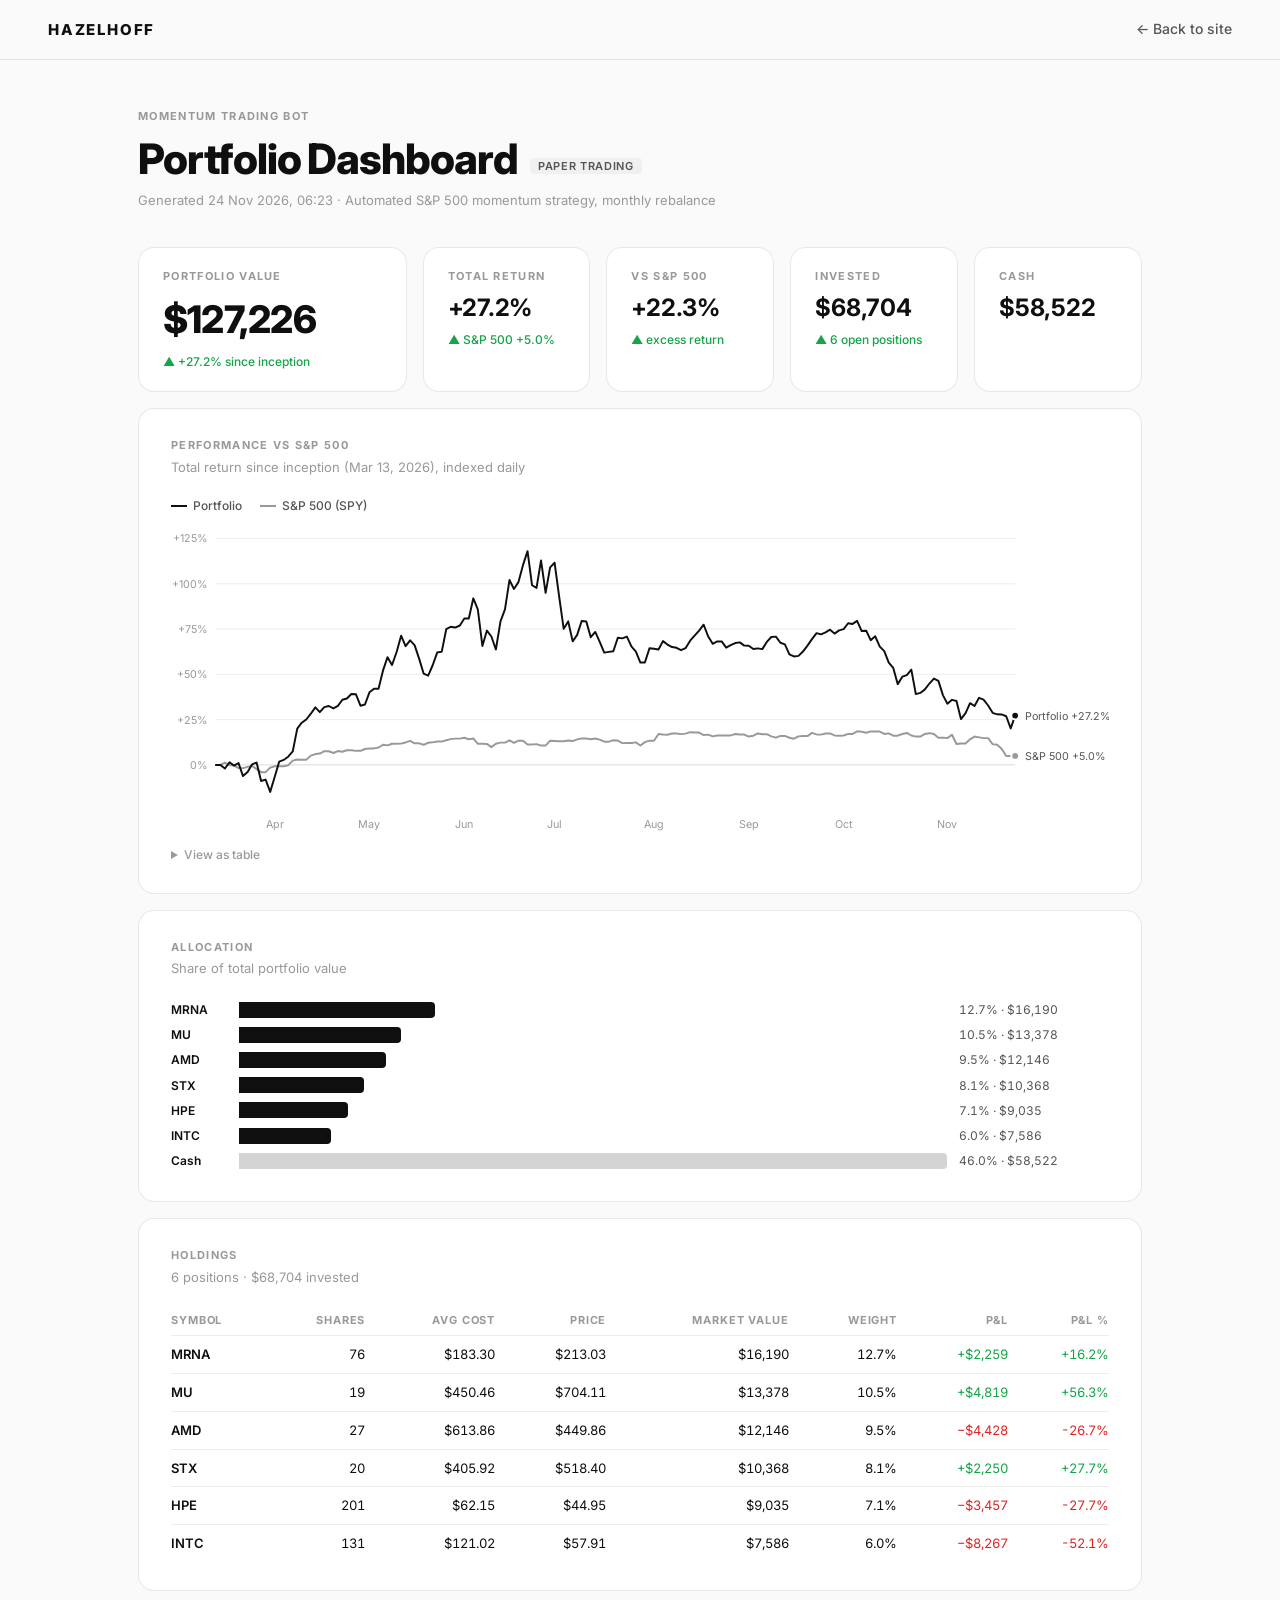
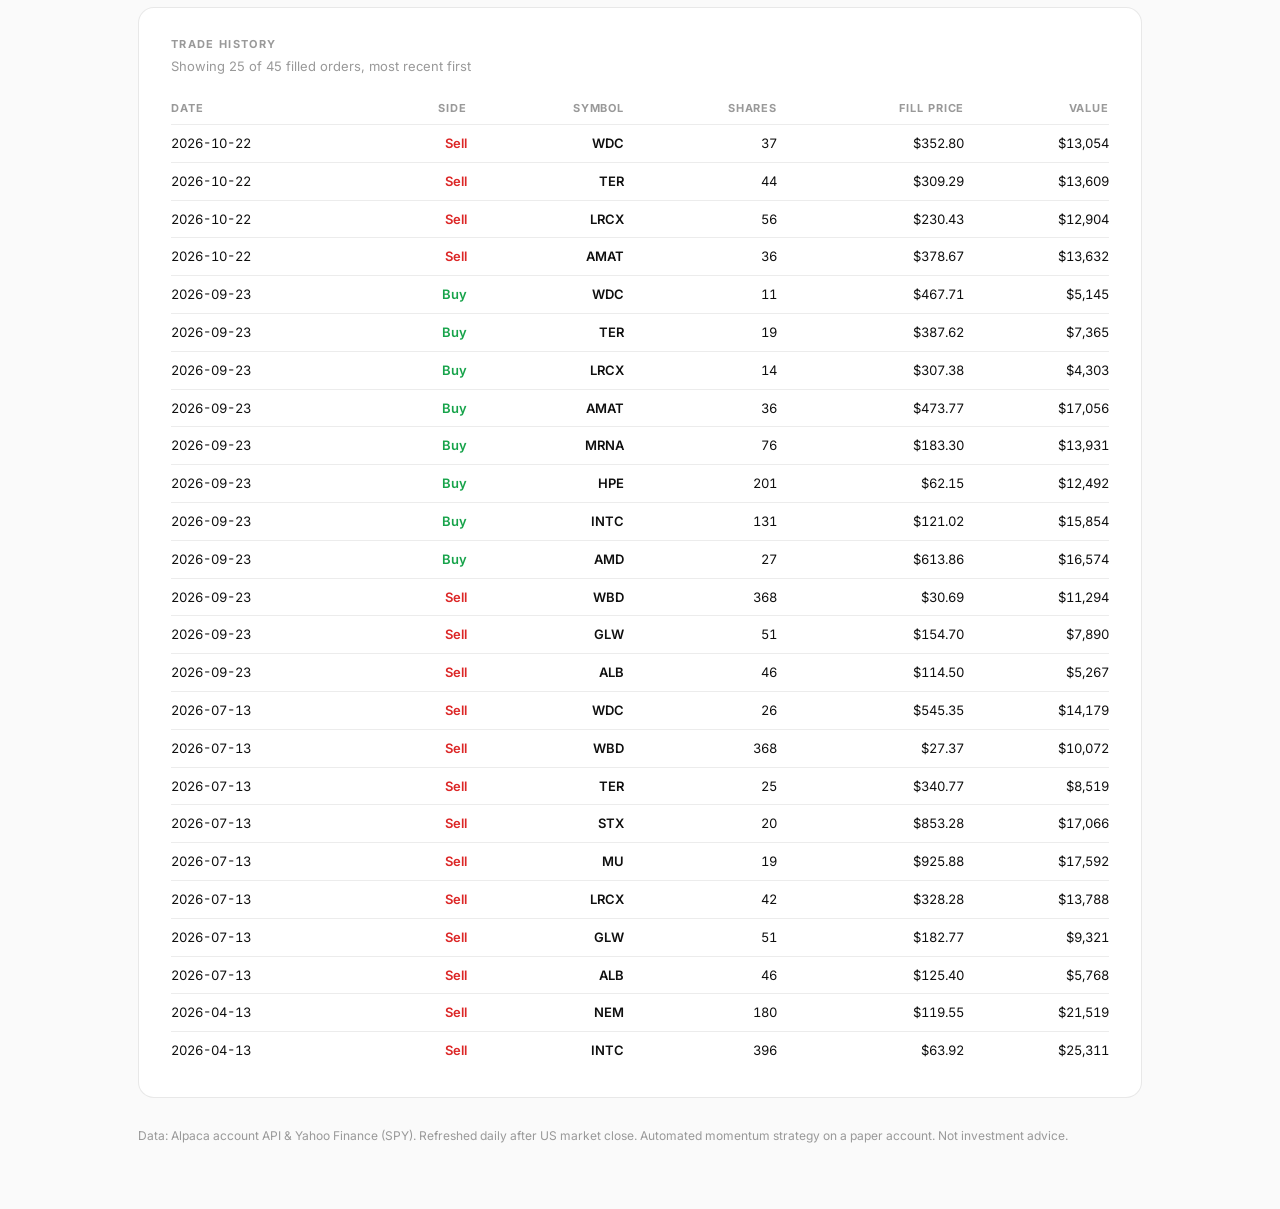
==== commit ef4b4f5b: "Update trading dashboard" ====
--- a/tradingbot/index.html
+++ b/tradingbot/index.html
@@ -207,7 +207,7 @@
   d.textContent = "Dashboard script error: " + msg + " (line " + line + ":" + col + ")";
   document.body.prepend(d);
 };
-const DATA = {"generated": "21 Nov 2026, 03:35", "inception": "Mar 13, 2026", "account": {"equity": 121895.53, "cash": 58522.03, "invested": 63373.5, "positions": 6}, "returns": {"portfolio": 21.9, "spy": 4.97, "excess": 16.93}, "history": {"dates": ["2026-03-13", "2026-03-14", "2026-03-17", "2026-03-18", "2026-03-19", "2026-03-20", "2026-03-21", "2026-03-24", "2026-03-25", "2026-03-26", "2026-03-27", "2026-03-28", "2026-03-31", "2026-04-01", "2026-04-02", "2026-04-03", "2026-04-07", "2026-04-08", "2026-04-09", "2026-04-10", "2026-04-11", "2026-04-14", "2026-04-15", "2026-04-16", "2026-04-17", "2026-04-18", "2026-04-21", "2026-04-22", "2026-04-23", "2026-04-24", "2026-04-25", "2026-04-28", "2026-04-29", "2026-04-30", "2026-05-01", "2026-05-02", "2026-05-05", "2026-05-06", "2026-05-07", "2026-05-08", "2026-05-09", "2026-05-12", "2026-05-13", "2026-05-14", "2026-05-15", "2026-05-16", "2026-05-19", "2026-05-20", "2026-05-21", "2026-05-22", "2026-05-23", "2026-05-27", "2026-05-28", "2026-05-29", "2026-05-30", "2026-06-02", "2026-06-03", "2026-06-04", "2026-06-05", "2026-06-06", "2026-06-09", "2026-06-10", "2026-06-11", "2026-06-12", "2026-06-13", "2026-06-16", "2026-06-17", "2026-06-18", "2026-06-19", "2026-06-23", "2026-06-24", "2026-06-25", "2026-06-26", "2026-06-27", "2026-06-30", "2026-07-01", "2026-07-02", "2026-07-03", "2026-07-07", "2026-07-08", "2026-07-09", "2026-07-10", "2026-07-11", "2026-07-14", "2026-07-15", "2026-07-16", "2026-07-17", "2026-07-18", "2026-07-21", "2026-07-22", "2026-07-23", "2026-07-24", "2026-07-25", "2026-07-28", "2026-07-29", "2026-07-30", "2026-07-31", "2026-08-01", "2026-08-04", "2026-08-05", "2026-08-06", "2026-08-07", "2026-08-08", "2026-08-11", "2026-08-12", "2026-08-13", "2026-08-14", "2026-08-15", "2026-08-18", "2026-08-19", "2026-08-20", "2026-08-21", "2026-08-22", "2026-08-25", "2026-08-26", "2026-08-27", "2026-08-28", "2026-08-29", "2026-09-01", "2026-09-02", "2026-09-03", "2026-09-04", "2026-09-05", "2026-09-09", "2026-09-10", "2026-09-11", "2026-09-12", "2026-09-15", "2026-09-16", "2026-09-17", "2026-09-18", "2026-09-19", "2026-09-22", "2026-09-23", "2026-09-24", "2026-09-25", "2026-09-26", "2026-09-29", "2026-09-30", "2026-10-01", "2026-10-02", "2026-10-03", "2026-10-06", "2026-10-07", "2026-10-08", "2026-10-09", "2026-10-10", "2026-10-13", "2026-10-14", "2026-10-15", "2026-10-16", "2026-10-17", "2026-10-20", "2026-10-21", "2026-10-22", "2026-10-23", "2026-10-24", "2026-10-27", "2026-10-28", "2026-10-29", "2026-10-30", "2026-10-31", "2026-11-03", "2026-11-04", "2026-11-05", "2026-11-06", "2026-11-07", "2026-11-10", "2026-11-11", "2026-11-12", "2026-11-13", "2026-11-14", "2026-11-17", "2026-11-18", "2026-11-19", "2026-11-20", "2026-11-21"], "portfolio": [0.0, 0.0, -1.98, 1.47, -0.37, 1.04, -6.15, -3.88, 0.32, 1.27, -8.91, -8.08, -14.91, -6.66, 1.76, 2.76, 4.5, 7.48, 20.04, 23.31, 25.06, 28.27, 31.75, 29.13, 31.88, 32.52, 31.2, 32.63, 35.99, 36.67, 39.19, 39.01, 32.68, 33.34, 40.06, 42.06, 42.06, 52.15, 59.53, 55.21, 62.35, 71.4, 65.53, 68.79, 66.13, 58.52, 50.38, 49.32, 55.05, 62.16, 62.55, 74.94, 76.32, 75.85, 77.02, 80.81, 80.81, 92.01, 85.96, 65.71, 74.2, 70.89, 63.7, 79.29, 85.87, 102.09, 97.18, 100.97, 110.47, 118.07, 99.24, 97.78, 112.96, 95.01, 109.09, 111.64, 93.21, 75.18, 79.25, 68.26, 71.83, 79.46, 79.24, 70.52, 73.44, 67.99, 61.99, 62.41, 62.73, 70.24, 69.86, 70.84, 65.44, 62.54, 56.56, 56.56, 64.42, 64.14, 63.73, 68.34, 66.46, 65.09, 64.69, 63.32, 64.47, 68.65, 71.44, 74.19, 77.43, 71.05, 66.89, 68.2, 68.21, 64.73, 66.1, 67.3, 67.65, 65.9, 65.78, 64.01, 64.37, 63.96, 67.95, 70.61, 70.87, 67.46, 66.57, 61.02, 59.9, 60.24, 62.59, 65.9, 69.48, 72.77, 72.11, 73.2, 74.66, 72.52, 74.31, 75.0, 78.26, 77.86, 79.51, 73.9, 74.13, 68.91, 71.04, 65.32, 62.84, 56.54, 53.57, 44.6, 48.7, 49.59, 52.63, 39.1, 39.75, 41.69, 44.96, 47.7, 46.4, 38.39, 33.77, 35.93, 35.31, 25.31, 28.67, 34.08, 32.55, 37.09, 36.08, 32.79, 28.77, 27.95, 27.87, 26.87, 21.9], "spy": [0.0, 0.0, 1.28, -0.13, -0.38, -1.8, -1.8, -1.11, -0.56, -2.33, -4.0, -4.0, -1.54, -0.79, -0.7, -0.7, -0.19, 2.35, 2.94, 2.87, 2.87, 5.14, 5.97, 6.23, 7.52, 7.52, 6.6, 7.68, 7.26, 8.09, 8.09, 7.75, 7.74, 8.81, 9.11, 9.11, 9.58, 11.1, 10.76, 11.68, 11.68, 11.76, 12.39, 13.28, 11.91, 11.91, 11.09, 12.23, 12.45, 12.89, 12.89, 13.62, 14.25, 14.53, 14.53, 15.0, 14.19, 14.63, 11.67, 11.67, 11.59, 9.83, 11.7, 12.3, 12.3, 13.6, 12.18, 13.35, 13.35, 11.35, 11.3, 11.46, 10.66, 10.66, 13.35, 13.2, 13.05, 13.05, 13.5, 13.15, 14.1, 14.6, 14.6, 14.12, 14.58, 13.95, 12.83, 12.83, 13.58, 13.45, 12.05, 12.16, 12.16, 12.46, 10.73, 12.58, 13.39, 13.39, 17.08, 16.85, 16.66, 17.38, 17.38, 16.97, 17.26, 18.08, 17.84, 17.84, 16.49, 16.74, 15.76, 16.23, 16.23, 16.26, 16.29, 17.05, 16.78, 16.78, 15.63, 16.15, 17.36, 16.91, 16.91, 15.73, 15.03, 16.01, 16.01, 14.97, 14.46, 15.76, 15.91, 15.91, 17.69, 16.84, 16.74, 17.38, 17.38, 16.29, 16.05, 16.26, 17.12, 17.12, 18.55, 18.27, 17.77, 18.48, 18.48, 18.39, 17.11, 17.44, 16.14, 16.14, 17.03, 17.64, 16.25, 15.65, 15.65, 17.12, 17.52, 17.07, 15.0, 15.0, 14.79, 16.69, 11.54, 11.89, 11.89, 14.12, 15.62, 15.21, 14.79, 14.79, 11.46, 11.11, 8.93, 4.97, 4.97], "equity": [100000.0, 100000.0, 98023.47, 101469.39, 99632.99, 101036.57, 93847.29, 96124.99, 100318.43, 101273.43, 91086.67, 91920.55, 85093.23, 93342.73, 101762.37, 102760.29, 104504.33, 107477.39, 120038.39, 123306.83, 125056.35, 128267.98, 131745.0, 129131.74, 131879.76, 132520.64, 131195.72, 132632.7, 135986.34, 136669.08, 139193.4, 139006.28, 132678.48, 133343.92, 140056.0, 142056.96, 142056.96, 152147.14, 159528.62, 155211.22, 162349.62, 171399.66, 165534.36, 168788.94, 166128.62, 158520.12, 150382.26, 149320.4, 155053.9, 162155.32, 162545.56, 174942.44, 176323.72, 175846.1, 177015.72, 180808.6, 180808.6, 192008.78, 185964.1, 165710.78, 174200.24, 170886.18, 163701.14, 179293.86, 185873.1, 202090.26, 197179.12, 200972.72, 210469.24, 218066.84, 199236.42, 197782.74, 212963.6, 195006.5, 209090.7, 211638.42, 193209.96, 175183.86, 179247.0, 168258.44, 171826.18, 179457.24, 179238.62, 170515.97, 173440.54, 167993.54, 161988.26, 162414.61, 162732.37, 170237.2, 169861.79, 170835.03, 165436.09, 162542.08, 156560.56, 156560.56, 164415.82, 164142.7, 163725.47, 168344.21, 166460.93, 165088.75, 164693.07, 163318.53, 164474.7, 168645.72, 171437.76, 174193.73, 177427.59, 171045.3, 166891.32, 168195.72, 168210.51, 164731.81, 166099.45, 167302.59, 167653.34, 165900.2, 165776.0, 164011.67, 164369.32, 163957.06, 167953.01, 170610.83, 170874.05, 167463.53, 166566.31, 161017.38, 159902.17, 160240.23, 162594.42, 165904.63, 169482.13, 172770.45, 172108.79, 173202.71, 174656.26, 172518.6, 174307.41, 174998.11, 178264.48, 177859.03, 179514.44, 173901.7, 174125.79, 168908.07, 171044.32, 165319.34, 162839.73, 156544.22, 153572.0, 144595.65, 148698.26, 149593.67, 152628.01, 139097.94, 139749.81, 141685.13, 144964.14, 147695.13, 146399.7, 138391.66, 133768.46, 135928.42, 135308.0, 125314.71, 128665.8, 134083.35, 132554.23, 137087.62, 136080.25, 132793.21, 128766.63, 127946.24, 127873.53, 126868.21, 121895.53]}, "positions": [{"symbol": "MRNA", "qty": 76, "avg_entry": 183.3, "price": 199.3, "value": 15146.8, "weight": 0.12426050405621929, "pnl": 1216.0, "pnl_pct": 0.08729}, {"symbol": "AMD", "qty": 27, "avg_entry": 613.86, "price": 439.39, "value": 11863.53, "weight": 0.09732539002865816, "pnl": -4710.69, "pnl_pct": -0.28422}, {"symbol": "MU", "qty": 19, "avg_entry": 450.461842, "price": 610.599, "value": 11601.381, "weight": 0.09517478614679308, "pnl": 3042.606002, "pnl_pct": 0.3555}, {"symbol": "STX", "qty": 20, "avg_entry": 405.92175, "price": 469.0, "value": 9380.0, "weight": 0.07695114004590653, "pnl": 1261.565, "pnl_pct": 0.1554}, {"symbol": "HPE", "qty": 201, "avg_entry": 62.15, "price": 41.965, "value": 8434.965, "weight": 0.06919831268628145, "pnl": -4057.185, "pnl_pct": -0.32478}, {"symbol": "INTC", "qty": 131, "avg_entry": 121.02, "price": 53.0292, "value": 6946.8252, "weight": 0.05698999134750881, "pnl": -8906.7948, "pnl_pct": -0.56181}], "trades": [{"date": "2026-10-22", "side": "sell", "symbol": "WDC", "qty": 37, "price": 352.8, "value": 13053.55}, {"date": "2026-10-22", "side": "sell", "symbol": "TER", "qty": 44, "price": 309.29, "value": 13608.78}, {"date": "2026-10-22", "side": "sell", "symbol": "LRCX", "qty": 56, "price": 230.43, "value": 12904.08}, {"date": "2026-10-22", "side": "sell", "symbol": "AMAT", "qty": 36, "price": 378.67, "value": 13631.96}, {"date": "2026-09-23", "side": "buy", "symbol": "WDC", "qty": 11, "price": 467.71, "value": 5144.81}, {"date": "2026-09-23", "side": "buy", "symbol": "TER", "qty": 19, "price": 387.62, "value": 7364.78}, {"date": "2026-09-23", "side": "buy", "symbol": "LRCX", "qty": 14, "price": 307.38, "value": 4303.32}, {"date": "2026-09-23", "side": "buy", "symbol": "AMAT", "qty": 36, "price": 473.77, "value": 17055.87}, {"date": "2026-09-23", "side": "buy", "symbol": "MRNA", "qty": 76, "price": 183.3, "value": 13930.8}, {"date": "2026-09-23", "side": "buy", "symbol": "HPE", "qty": 201, "price": 62.15, "value": 12492.15}, {"date": "2026-09-23", "side": "buy", "symbol": "INTC", "qty": 131, "price": 121.02, "value": 15853.62}, {"date": "2026-09-23", "side": "buy", "symbol": "AMD", "qty": 27, "price": 613.86, "value": 16574.22}, {"date": "2026-09-23", "side": "sell", "symbol": "WBD", "qty": 368, "price": 30.69, "value": 11293.92}, {"date": "2026-09-23", "side": "sell", "symbol": "GLW", "qty": 51, "price": 154.7, "value": 7889.7}, {"date": "2026-09-23", "side": "sell", "symbol": "ALB", "qty": 46, "price": 114.5, "value": 5267.0}, {"date": "2026-07-13", "side": "sell", "symbol": "WDC", "qty": 26, "price": 545.35, "value": 14179.1}, {"date": "2026-07-13", "side": "sell", "symbol": "WBD", "qty": 368, "price": 27.37, "value": 10072.16}, {"date": "2026-07-13", "side": "sell", "symbol": "TER", "qty": 25, "price": 340.77, "value": 8519.25}, {"date": "2026-07-13", "side": "sell", "symbol": "STX", "qty": 20, "price": 853.28, "value": 17065.6}, {"date": "2026-07-13", "side": "sell", "symbol": "MU", "qty": 19, "price": 925.88, "value": 17591.72}, {"date": "2026-07-13", "side": "sell", "symbol": "LRCX", "qty": 42, "price": 328.28, "value": 13787.76}, {"date": "2026-07-13", "side": "sell", "symbol": "GLW", "qty": 51, "price": 182.77, "value": 9321.27}, {"date": "2026-07-13", "side": "sell", "symbol": "ALB", "qty": 46, "price": 125.4, "value": 5768.4}, {"date": "2026-04-13", "side": "sell", "symbol": "NEM", "qty": 180, "price": 119.55, "value": 21519.22}, {"date": "2026-04-13", "side": "sell", "symbol": "INTC", "qty": 396, "price": 63.92, "value": 25310.99}, {"date": "2026-03-16", "side": "buy", "symbol": "NEM", "qty": 90, "price": 109.87, "value": 9888.21}, {"date": "2026-03-16", "side": "buy", "symbol": "INTC", "qty": 198, "price": 48.91, "value": 9684.18}, {"date": "2026-03-16", "side": "buy", "symbol": "WBD", "qty": 368, "price": 27.24, "value": 10024.32}, {"date": "2026-03-16", "side": "buy", "symbol": "WDC", "qty": 26, "price": 288.19, "value": 7492.94}, {"date": "2026-03-16", "side": "buy", "symbol": "LRCX", "qty": 42, "price": 219.79, "value": 9231.12}, {"date": "2026-03-16", "side": "buy", "symbol": "TER", "qty": 25, "price": 298.91, "value": 7472.72}, {"date": "2026-03-16", "side": "buy", "symbol": "MU", "qty": 19, "price": 449.52, "value": 8540.79}, {"date": "2026-03-16", "side": "buy", "symbol": "STX", "qty": 20, "price": 404.95, "value": 8099.05}, {"date": "2026-03-16", "side": "buy", "symbol": "ALB", "qty": 46, "price": 162.68, "value": 7483.41}, {"date": "2026-03-16", "side": "buy", "symbol": "GLW", "qty": 51, "price": 134.75, "value": 6872.39}, {"date": "2026-03-16", "side": "buy", "symbol": "TER", "qty": 25, "price": 297.99, "value": 7449.75}, {"date": "2026-03-16", "side": "buy", "symbol": "STX", "qty": 20, "price": 406.89, "value": 8137.82}, {"date": "2026-03-16", "side": "buy", "symbol": "LRCX", "qty": 42, "price": 219.28, "value": 9209.68}, {"date": "2026-03-16", "side": "buy", "symbol": "NEM", "qty": 90, "price": 109.56, "value": 9860.5}, {"date": "2026-03-16", "side": "buy", "symbol": "WBD", "qty": 368, "price": 27.23, "value": 10018.81}, {"date": "2026-03-16", "side": "buy", "symbol": "INTC", "qty": 198, "price": 48.78, "value": 9658.49}, {"date": "2026-03-16", "side": "buy", "symbol": "WDC", "qty": 26, "price": 288.66, "value": 7505.07}, {"date": "2026-03-16", "side": "buy", "symbol": "GLW", "qty": 51, "price": 134.69, "value": 6868.95}, {"date": "2026-03-16", "side": "buy", "symbol": "MU", "qty": 19, "price": 451.41, "value": 8576.76}, {"date": "2026-03-16", "side": "buy", "symbol": "ALB", "qty": 46, "price": 162.68, "value": 7483.29}], "paper": true};
+const DATA = {"generated": "24 Nov 2026, 06:23", "inception": "Mar 13, 2026", "account": {"equity": 127225.78, "cash": 58522.03, "invested": 68703.75, "positions": 6}, "returns": {"portfolio": 27.23, "spy": 4.97, "excess": 22.26}, "history": {"dates": ["2026-03-13", "2026-03-14", "2026-03-17", "2026-03-18", "2026-03-19", "2026-03-20", "2026-03-21", "2026-03-24", "2026-03-25", "2026-03-26", "2026-03-27", "2026-03-28", "2026-03-31", "2026-04-01", "2026-04-02", "2026-04-03", "2026-04-07", "2026-04-08", "2026-04-09", "2026-04-10", "2026-04-11", "2026-04-14", "2026-04-15", "2026-04-16", "2026-04-17", "2026-04-18", "2026-04-21", "2026-04-22", "2026-04-23", "2026-04-24", "2026-04-25", "2026-04-28", "2026-04-29", "2026-04-30", "2026-05-01", "2026-05-02", "2026-05-05", "2026-05-06", "2026-05-07", "2026-05-08", "2026-05-09", "2026-05-12", "2026-05-13", "2026-05-14", "2026-05-15", "2026-05-16", "2026-05-19", "2026-05-20", "2026-05-21", "2026-05-22", "2026-05-23", "2026-05-27", "2026-05-28", "2026-05-29", "2026-05-30", "2026-06-02", "2026-06-03", "2026-06-04", "2026-06-05", "2026-06-06", "2026-06-09", "2026-06-10", "2026-06-11", "2026-06-12", "2026-06-13", "2026-06-16", "2026-06-17", "2026-06-18", "2026-06-19", "2026-06-23", "2026-06-24", "2026-06-25", "2026-06-26", "2026-06-27", "2026-06-30", "2026-07-01", "2026-07-02", "2026-07-03", "2026-07-07", "2026-07-08", "2026-07-09", "2026-07-10", "2026-07-11", "2026-07-14", "2026-07-15", "2026-07-16", "2026-07-17", "2026-07-18", "2026-07-21", "2026-07-22", "2026-07-23", "2026-07-24", "2026-07-25", "2026-07-28", "2026-07-29", "2026-07-30", "2026-07-31", "2026-08-01", "2026-08-04", "2026-08-05", "2026-08-06", "2026-08-07", "2026-08-08", "2026-08-11", "2026-08-12", "2026-08-13", "2026-08-14", "2026-08-15", "2026-08-18", "2026-08-19", "2026-08-20", "2026-08-21", "2026-08-22", "2026-08-25", "2026-08-26", "2026-08-27", "2026-08-28", "2026-08-29", "2026-09-01", "2026-09-02", "2026-09-03", "2026-09-04", "2026-09-05", "2026-09-09", "2026-09-10", "2026-09-11", "2026-09-12", "2026-09-15", "2026-09-16", "2026-09-17", "2026-09-18", "2026-09-19", "2026-09-22", "2026-09-23", "2026-09-24", "2026-09-25", "2026-09-26", "2026-09-29", "2026-09-30", "2026-10-01", "2026-10-02", "2026-10-03", "2026-10-06", "2026-10-07", "2026-10-08", "2026-10-09", "2026-10-10", "2026-10-13", "2026-10-14", "2026-10-15", "2026-10-16", "2026-10-17", "2026-10-20", "2026-10-21", "2026-10-22", "2026-10-23", "2026-10-24", "2026-10-27", "2026-10-28", "2026-10-29", "2026-10-30", "2026-10-31", "2026-11-03", "2026-11-04", "2026-11-05", "2026-11-06", "2026-11-07", "2026-11-10", "2026-11-11", "2026-11-12", "2026-11-13", "2026-11-14", "2026-11-17", "2026-11-18", "2026-11-19", "2026-11-20", "2026-11-21", "2026-11-24"], "portfolio": [0.0, 0.0, -1.98, 1.47, -0.37, 1.04, -6.15, -3.88, 0.32, 1.27, -8.91, -8.08, -14.91, -6.66, 1.76, 2.76, 4.5, 7.48, 20.04, 23.31, 25.06, 28.27, 31.75, 29.13, 31.88, 32.52, 31.2, 32.63, 35.99, 36.67, 39.19, 39.01, 32.68, 33.34, 40.06, 42.06, 42.06, 52.15, 59.53, 55.21, 62.35, 71.4, 65.53, 68.79, 66.13, 58.52, 50.38, 49.32, 55.05, 62.16, 62.55, 74.94, 76.32, 75.85, 77.02, 80.81, 80.81, 92.01, 85.96, 65.71, 74.2, 70.89, 63.7, 79.29, 85.87, 102.09, 97.18, 100.97, 110.47, 118.07, 99.24, 97.78, 112.96, 95.01, 109.09, 111.64, 93.21, 75.18, 79.25, 68.26, 71.83, 79.46, 79.24, 70.52, 73.44, 67.99, 61.99, 62.41, 62.73, 70.24, 69.86, 70.84, 65.44, 62.54, 56.56, 56.56, 64.42, 64.14, 63.73, 68.34, 66.46, 65.09, 64.69, 63.32, 64.47, 68.65, 71.44, 74.19, 77.43, 71.05, 66.89, 68.2, 68.21, 64.73, 66.1, 67.3, 67.65, 65.9, 65.78, 64.01, 64.37, 63.96, 67.95, 70.61, 70.87, 67.46, 66.57, 61.02, 59.9, 60.24, 62.59, 65.9, 69.48, 72.77, 72.11, 73.2, 74.66, 72.52, 74.31, 75.0, 78.26, 77.86, 79.51, 73.9, 74.13, 68.91, 71.04, 65.32, 62.84, 56.54, 53.57, 44.6, 48.7, 49.59, 52.63, 39.1, 39.75, 41.69, 44.96, 47.7, 46.4, 38.39, 33.77, 35.93, 35.31, 25.31, 28.67, 34.08, 32.55, 37.09, 36.08, 32.79, 28.77, 27.95, 27.87, 26.87, 20.18, 27.23], "spy": [0.0, 0.0, 1.28, -0.13, -0.38, -1.8, -1.8, -1.11, -0.56, -2.33, -4.0, -4.0, -1.54, -0.79, -0.7, -0.7, -0.19, 2.35, 2.94, 2.87, 2.87, 5.14, 5.97, 6.23, 7.52, 7.52, 6.6, 7.68, 7.26, 8.09, 8.09, 7.75, 7.74, 8.81, 9.11, 9.11, 9.58, 11.1, 10.76, 11.68, 11.68, 11.76, 12.39, 13.28, 11.91, 11.91, 11.09, 12.23, 12.45, 12.89, 12.89, 13.62, 14.25, 14.53, 14.53, 15.0, 14.19, 14.63, 11.67, 11.67, 11.59, 9.83, 11.7, 12.3, 12.3, 13.6, 12.18, 13.35, 13.35, 11.35, 11.3, 11.46, 10.66, 10.66, 13.35, 13.2, 13.05, 13.05, 13.5, 13.15, 14.1, 14.6, 14.6, 14.12, 14.58, 13.95, 12.83, 12.83, 13.58, 13.45, 12.05, 12.16, 12.16, 12.46, 10.73, 12.58, 13.39, 13.39, 17.08, 16.85, 16.66, 17.38, 17.38, 16.97, 17.26, 18.08, 17.84, 17.84, 16.49, 16.74, 15.76, 16.23, 16.23, 16.26, 16.29, 17.05, 16.78, 16.78, 15.63, 16.15, 17.36, 16.91, 16.91, 15.73, 15.03, 16.01, 16.01, 14.97, 14.46, 15.76, 15.91, 15.91, 17.69, 16.84, 16.74, 17.38, 17.38, 16.29, 16.05, 16.26, 17.12, 17.12, 18.55, 18.27, 17.77, 18.48, 18.48, 18.39, 17.11, 17.44, 16.14, 16.14, 17.03, 17.64, 16.25, 15.65, 15.65, 17.12, 17.52, 17.07, 15.0, 15.0, 14.79, 16.69, 11.54, 11.89, 11.89, 14.12, 15.62, 15.21, 14.79, 14.79, 11.46, 11.11, 8.93, 4.97, 4.97, 4.97], "equity": [100000.0, 100000.0, 98023.47, 101469.39, 99632.99, 101036.57, 93847.29, 96124.99, 100318.43, 101273.43, 91086.67, 91920.55, 85093.23, 93342.73, 101762.37, 102760.29, 104504.33, 107477.39, 120038.39, 123306.83, 125056.35, 128267.98, 131745.0, 129131.74, 131879.76, 132520.64, 131195.72, 132632.7, 135986.34, 136669.08, 139193.4, 139006.28, 132678.48, 133343.92, 140056.0, 142056.96, 142056.96, 152147.14, 159528.62, 155211.22, 162349.62, 171399.66, 165534.36, 168788.94, 166128.62, 158520.12, 150382.26, 149320.4, 155053.9, 162155.32, 162545.56, 174942.44, 176323.72, 175846.1, 177015.72, 180808.6, 180808.6, 192008.78, 185964.1, 165710.78, 174200.24, 170886.18, 163701.14, 179293.86, 185873.1, 202090.26, 197179.12, 200972.72, 210469.24, 218066.84, 199236.42, 197782.74, 212963.6, 195006.5, 209090.7, 211638.42, 193209.96, 175183.86, 179247.0, 168258.44, 171826.18, 179457.24, 179238.62, 170515.97, 173440.54, 167993.54, 161988.26, 162414.61, 162732.37, 170237.2, 169861.79, 170835.03, 165436.09, 162542.08, 156560.56, 156560.56, 164415.82, 164142.7, 163725.47, 168344.21, 166460.93, 165088.75, 164693.07, 163318.53, 164474.7, 168645.72, 171437.76, 174193.73, 177427.59, 171045.3, 166891.32, 168195.72, 168210.51, 164731.81, 166099.45, 167302.59, 167653.34, 165900.2, 165776.0, 164011.67, 164369.32, 163957.06, 167953.01, 170610.83, 170874.05, 167463.53, 166566.31, 161017.38, 159902.17, 160240.23, 162594.42, 165904.63, 169482.13, 172770.45, 172108.79, 173202.71, 174656.26, 172518.6, 174307.41, 174998.11, 178264.48, 177859.03, 179514.44, 173901.7, 174125.79, 168908.07, 171044.32, 165319.34, 162839.73, 156544.22, 153572.0, 144595.65, 148698.26, 149593.67, 152628.01, 139097.94, 139749.81, 141685.13, 144964.14, 147695.13, 146399.7, 138391.66, 133768.46, 135928.42, 135308.0, 125314.71, 128665.8, 134083.35, 132554.23, 137087.62, 136080.25, 132793.21, 128766.63, 127946.24, 127873.53, 126868.21, 120177.04, 127225.78]}, "positions": [{"symbol": "MRNA", "qty": 76, "avg_entry": 183.3, "price": 213.03, "value": 16190.28, "weight": 0.1272562840644404, "pnl": 2259.48, "pnl_pct": 0.16219}, {"symbol": "MU", "qty": 19, "avg_entry": 450.461842, "price": 704.11, "value": 13378.09, "weight": 0.10515235198400827, "pnl": 4819.315002, "pnl_pct": 0.56308}, {"symbol": "AMD", "qty": 27, "avg_entry": 613.86, "price": 449.86, "value": 12146.22, "weight": 0.09546980179645981, "pnl": -4428.0, "pnl_pct": -0.26716}, {"symbol": "STX", "qty": 20, "avg_entry": 405.92175, "price": 518.4, "value": 10368.0, "weight": 0.08149291755177292, "pnl": 2249.565, "pnl_pct": 0.27709}, {"symbol": "HPE", "qty": 201, "avg_entry": 62.15, "price": 44.95, "value": 9034.95, "weight": 0.07101508829421208, "pnl": -3457.2, "pnl_pct": -0.27675}, {"symbol": "INTC", "qty": 131, "avg_entry": 121.02, "price": 57.91, "value": 7586.21, "weight": 0.05962793075428581, "pnl": -8267.41, "pnl_pct": -0.52148}], "trades": [{"date": "2026-10-22", "side": "sell", "symbol": "WDC", "qty": 37, "price": 352.8, "value": 13053.55}, {"date": "2026-10-22", "side": "sell", "symbol": "TER", "qty": 44, "price": 309.29, "value": 13608.78}, {"date": "2026-10-22", "side": "sell", "symbol": "LRCX", "qty": 56, "price": 230.43, "value": 12904.08}, {"date": "2026-10-22", "side": "sell", "symbol": "AMAT", "qty": 36, "price": 378.67, "value": 13631.96}, {"date": "2026-09-23", "side": "buy", "symbol": "WDC", "qty": 11, "price": 467.71, "value": 5144.81}, {"date": "2026-09-23", "side": "buy", "symbol": "TER", "qty": 19, "price": 387.62, "value": 7364.78}, {"date": "2026-09-23", "side": "buy", "symbol": "LRCX", "qty": 14, "price": 307.38, "value": 4303.32}, {"date": "2026-09-23", "side": "buy", "symbol": "AMAT", "qty": 36, "price": 473.77, "value": 17055.87}, {"date": "2026-09-23", "side": "buy", "symbol": "MRNA", "qty": 76, "price": 183.3, "value": 13930.8}, {"date": "2026-09-23", "side": "buy", "symbol": "HPE", "qty": 201, "price": 62.15, "value": 12492.15}, {"date": "2026-09-23", "side": "buy", "symbol": "INTC", "qty": 131, "price": 121.02, "value": 15853.62}, {"date": "2026-09-23", "side": "buy", "symbol": "AMD", "qty": 27, "price": 613.86, "value": 16574.22}, {"date": "2026-09-23", "side": "sell", "symbol": "WBD", "qty": 368, "price": 30.69, "value": 11293.92}, {"date": "2026-09-23", "side": "sell", "symbol": "GLW", "qty": 51, "price": 154.7, "value": 7889.7}, {"date": "2026-09-23", "side": "sell", "symbol": "ALB", "qty": 46, "price": 114.5, "value": 5267.0}, {"date": "2026-07-13", "side": "sell", "symbol": "WDC", "qty": 26, "price": 545.35, "value": 14179.1}, {"date": "2026-07-13", "side": "sell", "symbol": "WBD", "qty": 368, "price": 27.37, "value": 10072.16}, {"date": "2026-07-13", "side": "sell", "symbol": "TER", "qty": 25, "price": 340.77, "value": 8519.25}, {"date": "2026-07-13", "side": "sell", "symbol": "STX", "qty": 20, "price": 853.28, "value": 17065.6}, {"date": "2026-07-13", "side": "sell", "symbol": "MU", "qty": 19, "price": 925.88, "value": 17591.72}, {"date": "2026-07-13", "side": "sell", "symbol": "LRCX", "qty": 42, "price": 328.28, "value": 13787.76}, {"date": "2026-07-13", "side": "sell", "symbol": "GLW", "qty": 51, "price": 182.77, "value": 9321.27}, {"date": "2026-07-13", "side": "sell", "symbol": "ALB", "qty": 46, "price": 125.4, "value": 5768.4}, {"date": "2026-04-13", "side": "sell", "symbol": "NEM", "qty": 180, "price": 119.55, "value": 21519.22}, {"date": "2026-04-13", "side": "sell", "symbol": "INTC", "qty": 396, "price": 63.92, "value": 25310.99}, {"date": "2026-03-16", "side": "buy", "symbol": "NEM", "qty": 90, "price": 109.87, "value": 9888.21}, {"date": "2026-03-16", "side": "buy", "symbol": "INTC", "qty": 198, "price": 48.91, "value": 9684.18}, {"date": "2026-03-16", "side": "buy", "symbol": "WBD", "qty": 368, "price": 27.24, "value": 10024.32}, {"date": "2026-03-16", "side": "buy", "symbol": "WDC", "qty": 26, "price": 288.19, "value": 7492.94}, {"date": "2026-03-16", "side": "buy", "symbol": "LRCX", "qty": 42, "price": 219.79, "value": 9231.12}, {"date": "2026-03-16", "side": "buy", "symbol": "TER", "qty": 25, "price": 298.91, "value": 7472.72}, {"date": "2026-03-16", "side": "buy", "symbol": "MU", "qty": 19, "price": 449.52, "value": 8540.79}, {"date": "2026-03-16", "side": "buy", "symbol": "STX", "qty": 20, "price": 404.95, "value": 8099.05}, {"date": "2026-03-16", "side": "buy", "symbol": "ALB", "qty": 46, "price": 162.68, "value": 7483.41}, {"date": "2026-03-16", "side": "buy", "symbol": "GLW", "qty": 51, "price": 134.75, "value": 6872.39}, {"date": "2026-03-16", "side": "buy", "symbol": "TER", "qty": 25, "price": 297.99, "value": 7449.75}, {"date": "2026-03-16", "side": "buy", "symbol": "STX", "qty": 20, "price": 406.89, "value": 8137.82}, {"date": "2026-03-16", "side": "buy", "symbol": "LRCX", "qty": 42, "price": 219.28, "value": 9209.68}, {"date": "2026-03-16", "side": "buy", "symbol": "NEM", "qty": 90, "price": 109.56, "value": 9860.5}, {"date": "2026-03-16", "side": "buy", "symbol": "WBD", "qty": 368, "price": 27.23, "value": 10018.81}, {"date": "2026-03-16", "side": "buy", "symbol": "INTC", "qty": 198, "price": 48.78, "value": 9658.49}, {"date": "2026-03-16", "side": "buy", "symbol": "WDC", "qty": 26, "price": 288.66, "value": 7505.07}, {"date": "2026-03-16", "side": "buy", "symbol": "GLW", "qty": 51, "price": 134.69, "value": 6868.95}, {"date": "2026-03-16", "side": "buy", "symbol": "MU", "qty": 19, "price": 451.41, "value": 8576.76}, {"date": "2026-03-16", "side": "buy", "symbol": "ALB", "qty": 46, "price": 162.68, "value": 7483.29}], "paper": true};
 
 const fmt$ = n => "$" + n.toLocaleString("en-US", {minimumFractionDigits: 0, maximumFractionDigits: 0});
 const fmt$2 = n => "$" + n.toLocaleString("en-US", {minimumFractionDigits: 2, maximumFractionDigits: 2});
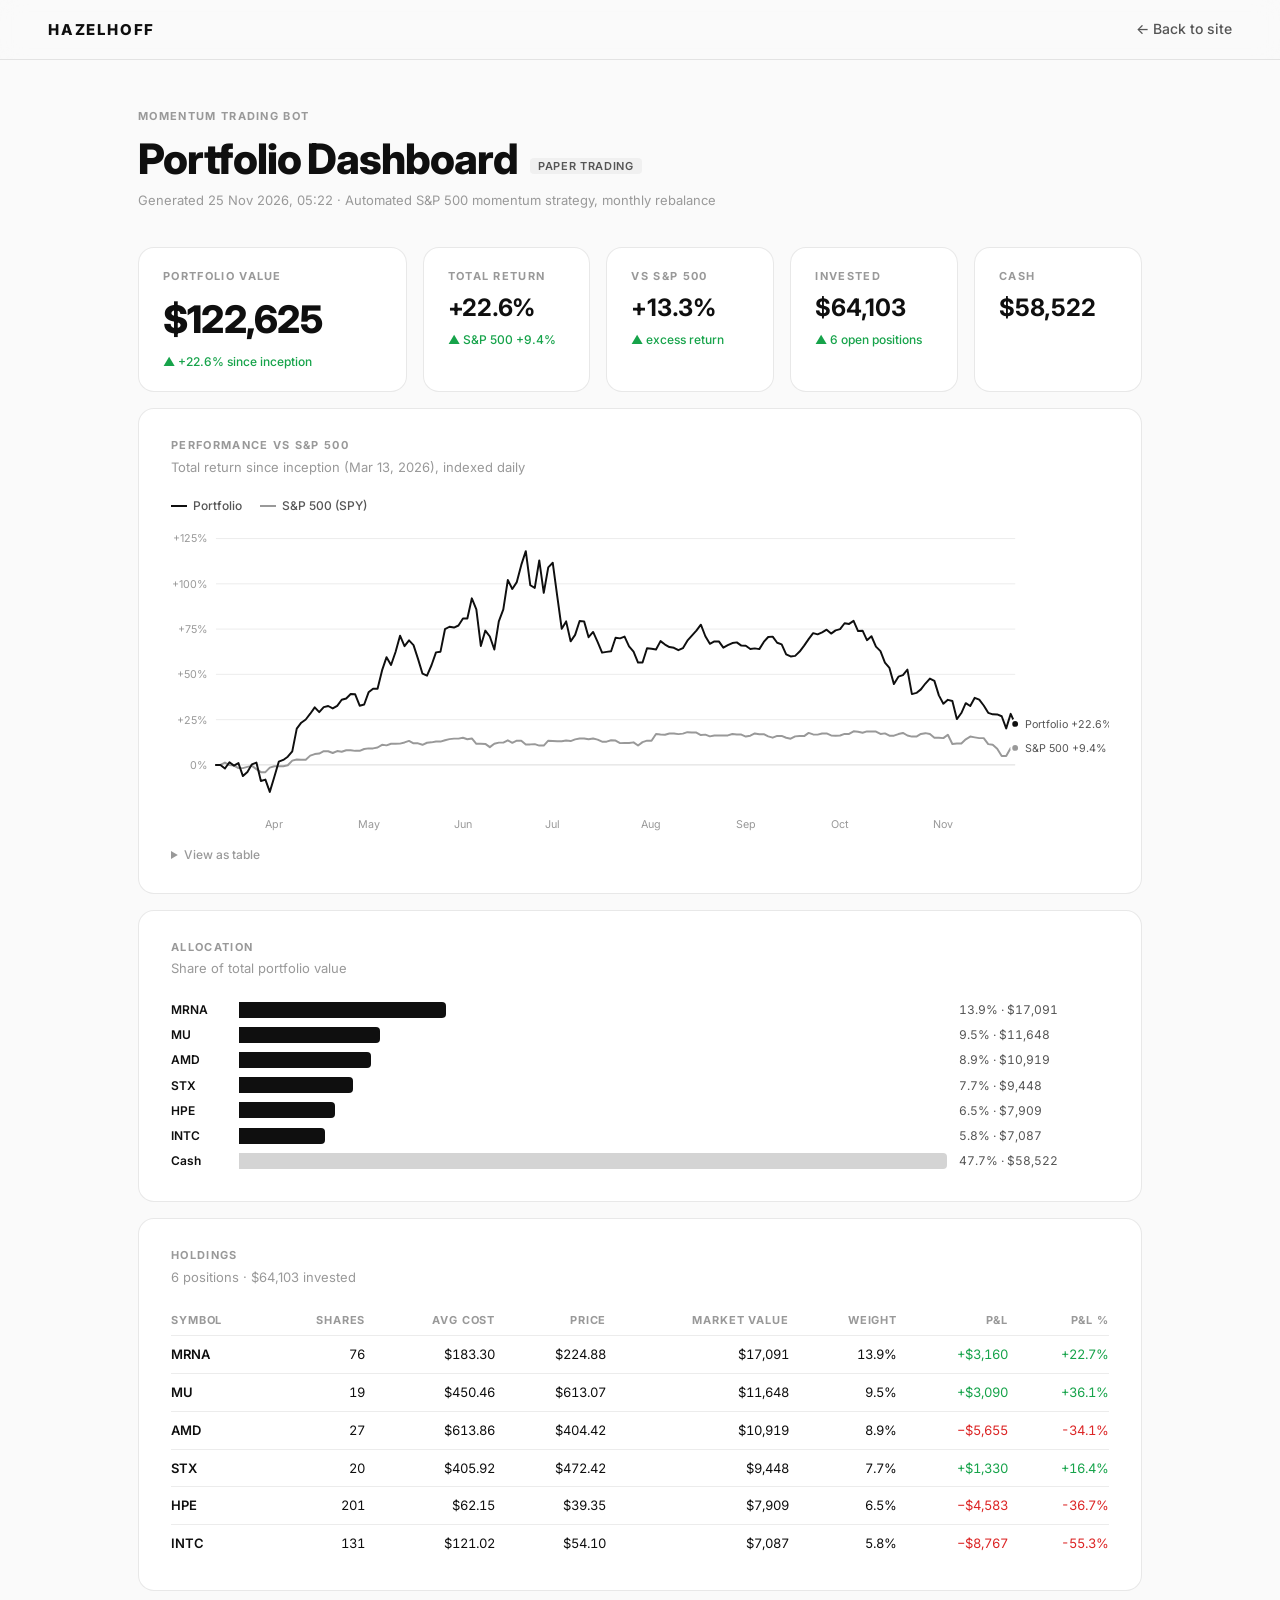
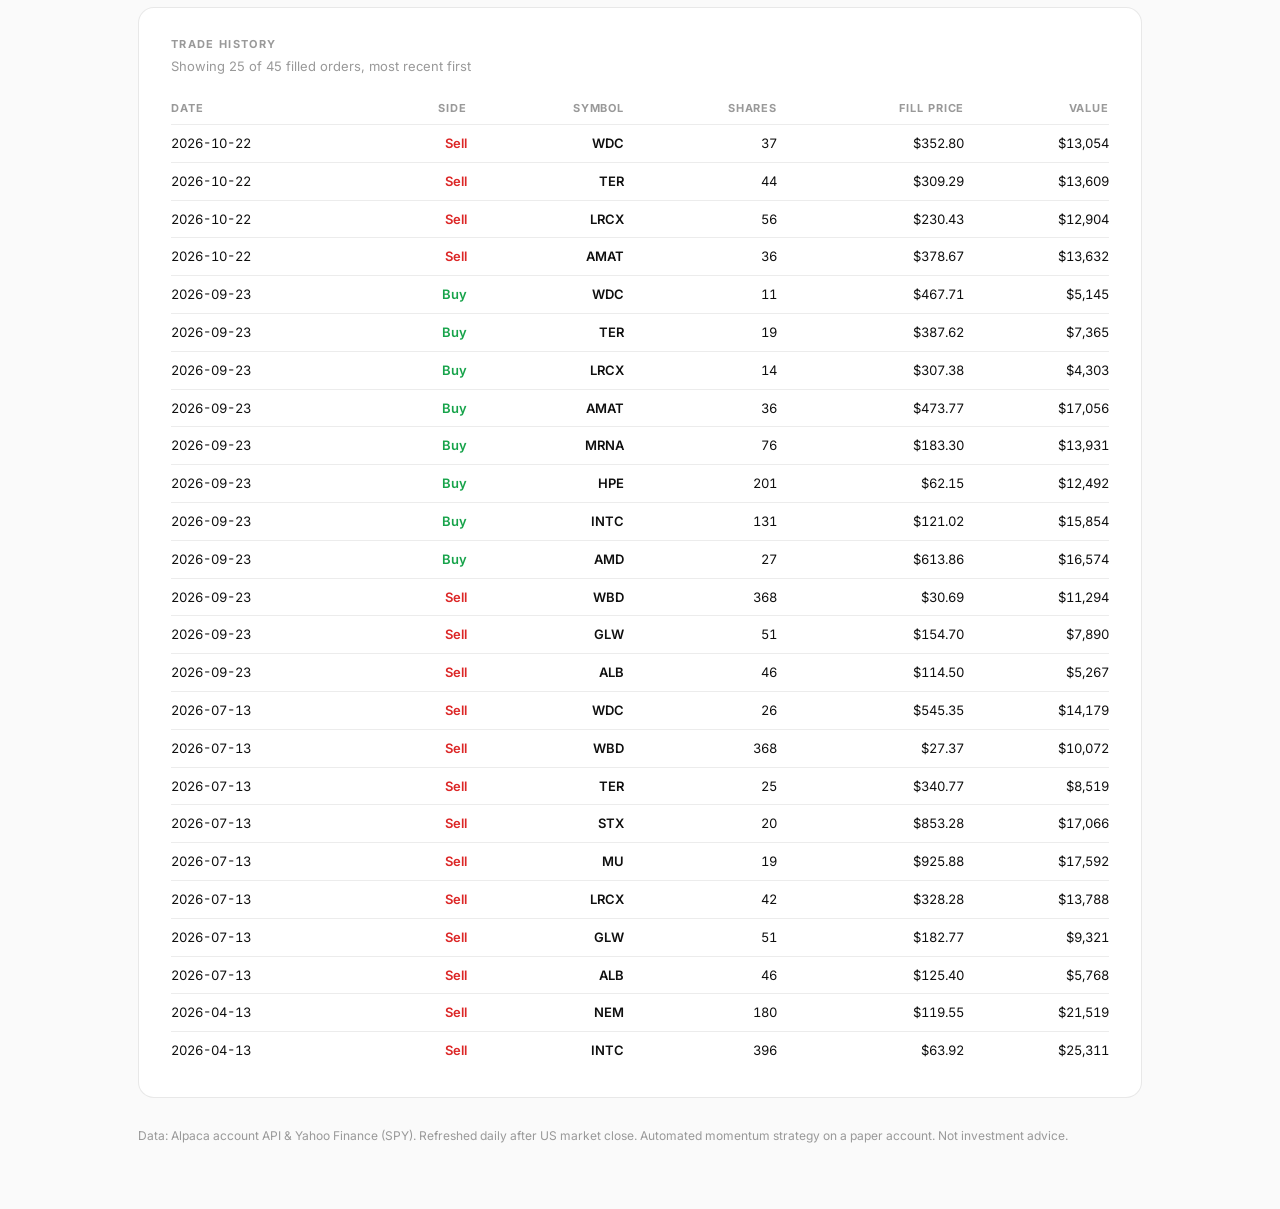
==== commit e082c6b8: "Update trading dashboard" ====
--- a/tradingbot/index.html
+++ b/tradingbot/index.html
@@ -207,7 +207,7 @@
   d.textContent = "Dashboard script error: " + msg + " (line " + line + ":" + col + ")";
   document.body.prepend(d);
 };
-const DATA = {"generated": "24 Nov 2026, 06:23", "inception": "Mar 13, 2026", "account": {"equity": 127225.78, "cash": 58522.03, "invested": 68703.75, "positions": 6}, "returns": {"portfolio": 27.23, "spy": 4.97, "excess": 22.26}, "history": {"dates": ["2026-03-13", "2026-03-14", "2026-03-17", "2026-03-18", "2026-03-19", "2026-03-20", "2026-03-21", "2026-03-24", "2026-03-25", "2026-03-26", "2026-03-27", "2026-03-28", "2026-03-31", "2026-04-01", "2026-04-02", "2026-04-03", "2026-04-07", "2026-04-08", "2026-04-09", "2026-04-10", "2026-04-11", "2026-04-14", "2026-04-15", "2026-04-16", "2026-04-17", "2026-04-18", "2026-04-21", "2026-04-22", "2026-04-23", "2026-04-24", "2026-04-25", "2026-04-28", "2026-04-29", "2026-04-30", "2026-05-01", "2026-05-02", "2026-05-05", "2026-05-06", "2026-05-07", "2026-05-08", "2026-05-09", "2026-05-12", "2026-05-13", "2026-05-14", "2026-05-15", "2026-05-16", "2026-05-19", "2026-05-20", "2026-05-21", "2026-05-22", "2026-05-23", "2026-05-27", "2026-05-28", "2026-05-29", "2026-05-30", "2026-06-02", "2026-06-03", "2026-06-04", "2026-06-05", "2026-06-06", "2026-06-09", "2026-06-10", "2026-06-11", "2026-06-12", "2026-06-13", "2026-06-16", "2026-06-17", "2026-06-18", "2026-06-19", "2026-06-23", "2026-06-24", "2026-06-25", "2026-06-26", "2026-06-27", "2026-06-30", "2026-07-01", "2026-07-02", "2026-07-03", "2026-07-07", "2026-07-08", "2026-07-09", "2026-07-10", "2026-07-11", "2026-07-14", "2026-07-15", "2026-07-16", "2026-07-17", "2026-07-18", "2026-07-21", "2026-07-22", "2026-07-23", "2026-07-24", "2026-07-25", "2026-07-28", "2026-07-29", "2026-07-30", "2026-07-31", "2026-08-01", "2026-08-04", "2026-08-05", "2026-08-06", "2026-08-07", "2026-08-08", "2026-08-11", "2026-08-12", "2026-08-13", "2026-08-14", "2026-08-15", "2026-08-18", "2026-08-19", "2026-08-20", "2026-08-21", "2026-08-22", "2026-08-25", "2026-08-26", "2026-08-27", "2026-08-28", "2026-08-29", "2026-09-01", "2026-09-02", "2026-09-03", "2026-09-04", "2026-09-05", "2026-09-09", "2026-09-10", "2026-09-11", "2026-09-12", "2026-09-15", "2026-09-16", "2026-09-17", "2026-09-18", "2026-09-19", "2026-09-22", "2026-09-23", "2026-09-24", "2026-09-25", "2026-09-26", "2026-09-29", "2026-09-30", "2026-10-01", "2026-10-02", "2026-10-03", "2026-10-06", "2026-10-07", "2026-10-08", "2026-10-09", "2026-10-10", "2026-10-13", "2026-10-14", "2026-10-15", "2026-10-16", "2026-10-17", "2026-10-20", "2026-10-21", "2026-10-22", "2026-10-23", "2026-10-24", "2026-10-27", "2026-10-28", "2026-10-29", "2026-10-30", "2026-10-31", "2026-11-03", "2026-11-04", "2026-11-05", "2026-11-06", "2026-11-07", "2026-11-10", "2026-11-11", "2026-11-12", "2026-11-13", "2026-11-14", "2026-11-17", "2026-11-18", "2026-11-19", "2026-11-20", "2026-11-21", "2026-11-24"], "portfolio": [0.0, 0.0, -1.98, 1.47, -0.37, 1.04, -6.15, -3.88, 0.32, 1.27, -8.91, -8.08, -14.91, -6.66, 1.76, 2.76, 4.5, 7.48, 20.04, 23.31, 25.06, 28.27, 31.75, 29.13, 31.88, 32.52, 31.2, 32.63, 35.99, 36.67, 39.19, 39.01, 32.68, 33.34, 40.06, 42.06, 42.06, 52.15, 59.53, 55.21, 62.35, 71.4, 65.53, 68.79, 66.13, 58.52, 50.38, 49.32, 55.05, 62.16, 62.55, 74.94, 76.32, 75.85, 77.02, 80.81, 80.81, 92.01, 85.96, 65.71, 74.2, 70.89, 63.7, 79.29, 85.87, 102.09, 97.18, 100.97, 110.47, 118.07, 99.24, 97.78, 112.96, 95.01, 109.09, 111.64, 93.21, 75.18, 79.25, 68.26, 71.83, 79.46, 79.24, 70.52, 73.44, 67.99, 61.99, 62.41, 62.73, 70.24, 69.86, 70.84, 65.44, 62.54, 56.56, 56.56, 64.42, 64.14, 63.73, 68.34, 66.46, 65.09, 64.69, 63.32, 64.47, 68.65, 71.44, 74.19, 77.43, 71.05, 66.89, 68.2, 68.21, 64.73, 66.1, 67.3, 67.65, 65.9, 65.78, 64.01, 64.37, 63.96, 67.95, 70.61, 70.87, 67.46, 66.57, 61.02, 59.9, 60.24, 62.59, 65.9, 69.48, 72.77, 72.11, 73.2, 74.66, 72.52, 74.31, 75.0, 78.26, 77.86, 79.51, 73.9, 74.13, 68.91, 71.04, 65.32, 62.84, 56.54, 53.57, 44.6, 48.7, 49.59, 52.63, 39.1, 39.75, 41.69, 44.96, 47.7, 46.4, 38.39, 33.77, 35.93, 35.31, 25.31, 28.67, 34.08, 32.55, 37.09, 36.08, 32.79, 28.77, 27.95, 27.87, 26.87, 20.18, 27.23], "spy": [0.0, 0.0, 1.28, -0.13, -0.38, -1.8, -1.8, -1.11, -0.56, -2.33, -4.0, -4.0, -1.54, -0.79, -0.7, -0.7, -0.19, 2.35, 2.94, 2.87, 2.87, 5.14, 5.97, 6.23, 7.52, 7.52, 6.6, 7.68, 7.26, 8.09, 8.09, 7.75, 7.74, 8.81, 9.11, 9.11, 9.58, 11.1, 10.76, 11.68, 11.68, 11.76, 12.39, 13.28, 11.91, 11.91, 11.09, 12.23, 12.45, 12.89, 12.89, 13.62, 14.25, 14.53, 14.53, 15.0, 14.19, 14.63, 11.67, 11.67, 11.59, 9.83, 11.7, 12.3, 12.3, 13.6, 12.18, 13.35, 13.35, 11.35, 11.3, 11.46, 10.66, 10.66, 13.35, 13.2, 13.05, 13.05, 13.5, 13.15, 14.1, 14.6, 14.6, 14.12, 14.58, 13.95, 12.83, 12.83, 13.58, 13.45, 12.05, 12.16, 12.16, 12.46, 10.73, 12.58, 13.39, 13.39, 17.08, 16.85, 16.66, 17.38, 17.38, 16.97, 17.26, 18.08, 17.84, 17.84, 16.49, 16.74, 15.76, 16.23, 16.23, 16.26, 16.29, 17.05, 16.78, 16.78, 15.63, 16.15, 17.36, 16.91, 16.91, 15.73, 15.03, 16.01, 16.01, 14.97, 14.46, 15.76, 15.91, 15.91, 17.69, 16.84, 16.74, 17.38, 17.38, 16.29, 16.05, 16.26, 17.12, 17.12, 18.55, 18.27, 17.77, 18.48, 18.48, 18.39, 17.11, 17.44, 16.14, 16.14, 17.03, 17.64, 16.25, 15.65, 15.65, 17.12, 17.52, 17.07, 15.0, 15.0, 14.79, 16.69, 11.54, 11.89, 11.89, 14.12, 15.62, 15.21, 14.79, 14.79, 11.46, 11.11, 8.93, 4.97, 4.97, 4.97], "equity": [100000.0, 100000.0, 98023.47, 101469.39, 99632.99, 101036.57, 93847.29, 96124.99, 100318.43, 101273.43, 91086.67, 91920.55, 85093.23, 93342.73, 101762.37, 102760.29, 104504.33, 107477.39, 120038.39, 123306.83, 125056.35, 128267.98, 131745.0, 129131.74, 131879.76, 132520.64, 131195.72, 132632.7, 135986.34, 136669.08, 139193.4, 139006.28, 132678.48, 133343.92, 140056.0, 142056.96, 142056.96, 152147.14, 159528.62, 155211.22, 162349.62, 171399.66, 165534.36, 168788.94, 166128.62, 158520.12, 150382.26, 149320.4, 155053.9, 162155.32, 162545.56, 174942.44, 176323.72, 175846.1, 177015.72, 180808.6, 180808.6, 192008.78, 185964.1, 165710.78, 174200.24, 170886.18, 163701.14, 179293.86, 185873.1, 202090.26, 197179.12, 200972.72, 210469.24, 218066.84, 199236.42, 197782.74, 212963.6, 195006.5, 209090.7, 211638.42, 193209.96, 175183.86, 179247.0, 168258.44, 171826.18, 179457.24, 179238.62, 170515.97, 173440.54, 167993.54, 161988.26, 162414.61, 162732.37, 170237.2, 169861.79, 170835.03, 165436.09, 162542.08, 156560.56, 156560.56, 164415.82, 164142.7, 163725.47, 168344.21, 166460.93, 165088.75, 164693.07, 163318.53, 164474.7, 168645.72, 171437.76, 174193.73, 177427.59, 171045.3, 166891.32, 168195.72, 168210.51, 164731.81, 166099.45, 167302.59, 167653.34, 165900.2, 165776.0, 164011.67, 164369.32, 163957.06, 167953.01, 170610.83, 170874.05, 167463.53, 166566.31, 161017.38, 159902.17, 160240.23, 162594.42, 165904.63, 169482.13, 172770.45, 172108.79, 173202.71, 174656.26, 172518.6, 174307.41, 174998.11, 178264.48, 177859.03, 179514.44, 173901.7, 174125.79, 168908.07, 171044.32, 165319.34, 162839.73, 156544.22, 153572.0, 144595.65, 148698.26, 149593.67, 152628.01, 139097.94, 139749.81, 141685.13, 144964.14, 147695.13, 146399.7, 138391.66, 133768.46, 135928.42, 135308.0, 125314.71, 128665.8, 134083.35, 132554.23, 137087.62, 136080.25, 132793.21, 128766.63, 127946.24, 127873.53, 126868.21, 120177.04, 127225.78]}, "positions": [{"symbol": "MRNA", "qty": 76, "avg_entry": 183.3, "price": 213.03, "value": 16190.28, "weight": 0.1272562840644404, "pnl": 2259.48, "pnl_pct": 0.16219}, {"symbol": "MU", "qty": 19, "avg_entry": 450.461842, "price": 704.11, "value": 13378.09, "weight": 0.10515235198400827, "pnl": 4819.315002, "pnl_pct": 0.56308}, {"symbol": "AMD", "qty": 27, "avg_entry": 613.86, "price": 449.86, "value": 12146.22, "weight": 0.09546980179645981, "pnl": -4428.0, "pnl_pct": -0.26716}, {"symbol": "STX", "qty": 20, "avg_entry": 405.92175, "price": 518.4, "value": 10368.0, "weight": 0.08149291755177292, "pnl": 2249.565, "pnl_pct": 0.27709}, {"symbol": "HPE", "qty": 201, "avg_entry": 62.15, "price": 44.95, "value": 9034.95, "weight": 0.07101508829421208, "pnl": -3457.2, "pnl_pct": -0.27675}, {"symbol": "INTC", "qty": 131, "avg_entry": 121.02, "price": 57.91, "value": 7586.21, "weight": 0.05962793075428581, "pnl": -8267.41, "pnl_pct": -0.52148}], "trades": [{"date": "2026-10-22", "side": "sell", "symbol": "WDC", "qty": 37, "price": 352.8, "value": 13053.55}, {"date": "2026-10-22", "side": "sell", "symbol": "TER", "qty": 44, "price": 309.29, "value": 13608.78}, {"date": "2026-10-22", "side": "sell", "symbol": "LRCX", "qty": 56, "price": 230.43, "value": 12904.08}, {"date": "2026-10-22", "side": "sell", "symbol": "AMAT", "qty": 36, "price": 378.67, "value": 13631.96}, {"date": "2026-09-23", "side": "buy", "symbol": "WDC", "qty": 11, "price": 467.71, "value": 5144.81}, {"date": "2026-09-23", "side": "buy", "symbol": "TER", "qty": 19, "price": 387.62, "value": 7364.78}, {"date": "2026-09-23", "side": "buy", "symbol": "LRCX", "qty": 14, "price": 307.38, "value": 4303.32}, {"date": "2026-09-23", "side": "buy", "symbol": "AMAT", "qty": 36, "price": 473.77, "value": 17055.87}, {"date": "2026-09-23", "side": "buy", "symbol": "MRNA", "qty": 76, "price": 183.3, "value": 13930.8}, {"date": "2026-09-23", "side": "buy", "symbol": "HPE", "qty": 201, "price": 62.15, "value": 12492.15}, {"date": "2026-09-23", "side": "buy", "symbol": "INTC", "qty": 131, "price": 121.02, "value": 15853.62}, {"date": "2026-09-23", "side": "buy", "symbol": "AMD", "qty": 27, "price": 613.86, "value": 16574.22}, {"date": "2026-09-23", "side": "sell", "symbol": "WBD", "qty": 368, "price": 30.69, "value": 11293.92}, {"date": "2026-09-23", "side": "sell", "symbol": "GLW", "qty": 51, "price": 154.7, "value": 7889.7}, {"date": "2026-09-23", "side": "sell", "symbol": "ALB", "qty": 46, "price": 114.5, "value": 5267.0}, {"date": "2026-07-13", "side": "sell", "symbol": "WDC", "qty": 26, "price": 545.35, "value": 14179.1}, {"date": "2026-07-13", "side": "sell", "symbol": "WBD", "qty": 368, "price": 27.37, "value": 10072.16}, {"date": "2026-07-13", "side": "sell", "symbol": "TER", "qty": 25, "price": 340.77, "value": 8519.25}, {"date": "2026-07-13", "side": "sell", "symbol": "STX", "qty": 20, "price": 853.28, "value": 17065.6}, {"date": "2026-07-13", "side": "sell", "symbol": "MU", "qty": 19, "price": 925.88, "value": 17591.72}, {"date": "2026-07-13", "side": "sell", "symbol": "LRCX", "qty": 42, "price": 328.28, "value": 13787.76}, {"date": "2026-07-13", "side": "sell", "symbol": "GLW", "qty": 51, "price": 182.77, "value": 9321.27}, {"date": "2026-07-13", "side": "sell", "symbol": "ALB", "qty": 46, "price": 125.4, "value": 5768.4}, {"date": "2026-04-13", "side": "sell", "symbol": "NEM", "qty": 180, "price": 119.55, "value": 21519.22}, {"date": "2026-04-13", "side": "sell", "symbol": "INTC", "qty": 396, "price": 63.92, "value": 25310.99}, {"date": "2026-03-16", "side": "buy", "symbol": "NEM", "qty": 90, "price": 109.87, "value": 9888.21}, {"date": "2026-03-16", "side": "buy", "symbol": "INTC", "qty": 198, "price": 48.91, "value": 9684.18}, {"date": "2026-03-16", "side": "buy", "symbol": "WBD", "qty": 368, "price": 27.24, "value": 10024.32}, {"date": "2026-03-16", "side": "buy", "symbol": "WDC", "qty": 26, "price": 288.19, "value": 7492.94}, {"date": "2026-03-16", "side": "buy", "symbol": "LRCX", "qty": 42, "price": 219.79, "value": 9231.12}, {"date": "2026-03-16", "side": "buy", "symbol": "TER", "qty": 25, "price": 298.91, "value": 7472.72}, {"date": "2026-03-16", "side": "buy", "symbol": "MU", "qty": 19, "price": 449.52, "value": 8540.79}, {"date": "2026-03-16", "side": "buy", "symbol": "STX", "qty": 20, "price": 404.95, "value": 8099.05}, {"date": "2026-03-16", "side": "buy", "symbol": "ALB", "qty": 46, "price": 162.68, "value": 7483.41}, {"date": "2026-03-16", "side": "buy", "symbol": "GLW", "qty": 51, "price": 134.75, "value": 6872.39}, {"date": "2026-03-16", "side": "buy", "symbol": "TER", "qty": 25, "price": 297.99, "value": 7449.75}, {"date": "2026-03-16", "side": "buy", "symbol": "STX", "qty": 20, "price": 406.89, "value": 8137.82}, {"date": "2026-03-16", "side": "buy", "symbol": "LRCX", "qty": 42, "price": 219.28, "value": 9209.68}, {"date": "2026-03-16", "side": "buy", "symbol": "NEM", "qty": 90, "price": 109.56, "value": 9860.5}, {"date": "2026-03-16", "side": "buy", "symbol": "WBD", "qty": 368, "price": 27.23, "value": 10018.81}, {"date": "2026-03-16", "side": "buy", "symbol": "INTC", "qty": 198, "price": 48.78, "value": 9658.49}, {"date": "2026-03-16", "side": "buy", "symbol": "WDC", "qty": 26, "price": 288.66, "value": 7505.07}, {"date": "2026-03-16", "side": "buy", "symbol": "GLW", "qty": 51, "price": 134.69, "value": 6868.95}, {"date": "2026-03-16", "side": "buy", "symbol": "MU", "qty": 19, "price": 451.41, "value": 8576.76}, {"date": "2026-03-16", "side": "buy", "symbol": "ALB", "qty": 46, "price": 162.68, "value": 7483.29}], "paper": true};
+const DATA = {"generated": "25 Nov 2026, 05:22", "inception": "Mar 13, 2026", "account": {"equity": 122625.43, "cash": 58522.03, "invested": 64103.4, "positions": 6}, "returns": {"portfolio": 22.63, "spy": 9.38, "excess": 13.25}, "history": {"dates": ["2026-03-13", "2026-03-14", "2026-03-17", "2026-03-18", "2026-03-19", "2026-03-20", "2026-03-21", "2026-03-24", "2026-03-25", "2026-03-26", "2026-03-27", "2026-03-28", "2026-03-31", "2026-04-01", "2026-04-02", "2026-04-03", "2026-04-07", "2026-04-08", "2026-04-09", "2026-04-10", "2026-04-11", "2026-04-14", "2026-04-15", "2026-04-16", "2026-04-17", "2026-04-18", "2026-04-21", "2026-04-22", "2026-04-23", "2026-04-24", "2026-04-25", "2026-04-28", "2026-04-29", "2026-04-30", "2026-05-01", "2026-05-02", "2026-05-05", "2026-05-06", "2026-05-07", "2026-05-08", "2026-05-09", "2026-05-12", "2026-05-13", "2026-05-14", "2026-05-15", "2026-05-16", "2026-05-19", "2026-05-20", "2026-05-21", "2026-05-22", "2026-05-23", "2026-05-27", "2026-05-28", "2026-05-29", "2026-05-30", "2026-06-02", "2026-06-03", "2026-06-04", "2026-06-05", "2026-06-06", "2026-06-09", "2026-06-10", "2026-06-11", "2026-06-12", "2026-06-13", "2026-06-16", "2026-06-17", "2026-06-18", "2026-06-19", "2026-06-23", "2026-06-24", "2026-06-25", "2026-06-26", "2026-06-27", "2026-06-30", "2026-07-01", "2026-07-02", "2026-07-03", "2026-07-07", "2026-07-08", "2026-07-09", "2026-07-10", "2026-07-11", "2026-07-14", "2026-07-15", "2026-07-16", "2026-07-17", "2026-07-18", "2026-07-21", "2026-07-22", "2026-07-23", "2026-07-24", "2026-07-25", "2026-07-28", "2026-07-29", "2026-07-30", "2026-07-31", "2026-08-01", "2026-08-04", "2026-08-05", "2026-08-06", "2026-08-07", "2026-08-08", "2026-08-11", "2026-08-12", "2026-08-13", "2026-08-14", "2026-08-15", "2026-08-18", "2026-08-19", "2026-08-20", "2026-08-21", "2026-08-22", "2026-08-25", "2026-08-26", "2026-08-27", "2026-08-28", "2026-08-29", "2026-09-01", "2026-09-02", "2026-09-03", "2026-09-04", "2026-09-05", "2026-09-09", "2026-09-10", "2026-09-11", "2026-09-12", "2026-09-15", "2026-09-16", "2026-09-17", "2026-09-18", "2026-09-19", "2026-09-22", "2026-09-23", "2026-09-24", "2026-09-25", "2026-09-26", "2026-09-29", "2026-09-30", "2026-10-01", "2026-10-02", "2026-10-03", "2026-10-06", "2026-10-07", "2026-10-08", "2026-10-09", "2026-10-10", "2026-10-13", "2026-10-14", "2026-10-15", "2026-10-16", "2026-10-17", "2026-10-20", "2026-10-21", "2026-10-22", "2026-10-23", "2026-10-24", "2026-10-27", "2026-10-28", "2026-10-29", "2026-10-30", "2026-10-31", "2026-11-03", "2026-11-04", "2026-11-05", "2026-11-06", "2026-11-07", "2026-11-10", "2026-11-11", "2026-11-12", "2026-11-13", "2026-11-14", "2026-11-17", "2026-11-18", "2026-11-19", "2026-11-20", "2026-11-21", "2026-11-24", "2026-11-25"], "portfolio": [0.0, 0.0, -1.98, 1.47, -0.37, 1.04, -6.15, -3.88, 0.32, 1.27, -8.91, -8.08, -14.91, -6.66, 1.76, 2.76, 4.5, 7.48, 20.04, 23.31, 25.06, 28.27, 31.75, 29.13, 31.88, 32.52, 31.2, 32.63, 35.99, 36.67, 39.19, 39.01, 32.68, 33.34, 40.06, 42.06, 42.06, 52.15, 59.53, 55.21, 62.35, 71.4, 65.53, 68.79, 66.13, 58.52, 50.38, 49.32, 55.05, 62.16, 62.55, 74.94, 76.32, 75.85, 77.02, 80.81, 80.81, 92.01, 85.96, 65.71, 74.2, 70.89, 63.7, 79.29, 85.87, 102.09, 97.18, 100.97, 110.47, 118.07, 99.24, 97.78, 112.96, 95.01, 109.09, 111.64, 93.21, 75.18, 79.25, 68.26, 71.83, 79.46, 79.24, 70.52, 73.44, 67.99, 61.99, 62.41, 62.73, 70.24, 69.86, 70.84, 65.44, 62.54, 56.56, 56.56, 64.42, 64.14, 63.73, 68.34, 66.46, 65.09, 64.69, 63.32, 64.47, 68.65, 71.44, 74.19, 77.43, 71.05, 66.89, 68.2, 68.21, 64.73, 66.1, 67.3, 67.65, 65.9, 65.78, 64.01, 64.37, 63.96, 67.95, 70.61, 70.87, 67.46, 66.57, 61.02, 59.9, 60.24, 62.59, 65.9, 69.48, 72.77, 72.11, 73.2, 74.66, 72.52, 74.31, 75.0, 78.26, 77.86, 79.51, 73.9, 74.13, 68.91, 71.04, 65.32, 62.84, 56.54, 53.57, 44.6, 48.7, 49.59, 52.63, 39.1, 39.75, 41.69, 44.96, 47.7, 46.4, 38.39, 33.77, 35.93, 35.31, 25.31, 28.67, 34.08, 32.55, 37.09, 36.08, 32.79, 28.77, 27.95, 27.87, 26.87, 20.18, 28.2, 22.63], "spy": [0.0, 0.0, 1.28, -0.13, -0.38, -1.8, -1.8, -1.11, -0.56, -2.33, -4.0, -4.0, -1.54, -0.79, -0.7, -0.7, -0.19, 2.35, 2.94, 2.87, 2.87, 5.14, 5.97, 6.23, 7.52, 7.52, 6.6, 7.68, 7.26, 8.09, 8.09, 7.75, 7.74, 8.81, 9.11, 9.11, 9.58, 11.1, 10.76, 11.68, 11.68, 11.76, 12.39, 13.28, 11.91, 11.91, 11.09, 12.23, 12.45, 12.89, 12.89, 13.62, 14.25, 14.53, 14.53, 15.0, 14.19, 14.63, 11.67, 11.67, 11.59, 9.83, 11.7, 12.3, 12.3, 13.6, 12.18, 13.35, 13.35, 11.35, 11.3, 11.46, 10.66, 10.66, 13.35, 13.2, 13.05, 13.05, 13.5, 13.15, 14.1, 14.6, 14.6, 14.12, 14.58, 13.95, 12.83, 12.83, 13.58, 13.45, 12.05, 12.16, 12.16, 12.46, 10.73, 12.58, 13.39, 13.39, 17.08, 16.85, 16.66, 17.38, 17.38, 16.97, 17.26, 18.08, 17.84, 17.84, 16.49, 16.74, 15.76, 16.23, 16.23, 16.26, 16.29, 17.05, 16.78, 16.78, 15.63, 16.15, 17.36, 16.91, 16.91, 15.73, 15.03, 16.01, 16.01, 14.97, 14.46, 15.76, 15.91, 15.91, 17.69, 16.84, 16.74, 17.38, 17.38, 16.29, 16.05, 16.26, 17.12, 17.12, 18.55, 18.27, 17.77, 18.48, 18.48, 18.39, 17.11, 17.44, 16.14, 16.14, 17.03, 17.64, 16.25, 15.65, 15.65, 17.12, 17.52, 17.07, 15.0, 15.0, 14.79, 16.69, 11.54, 11.89, 11.89, 14.12, 15.62, 15.21, 14.79, 14.79, 11.46, 11.11, 8.93, 4.97, 4.97, 9.38, 9.38], "equity": [100000.0, 100000.0, 98023.47, 101469.39, 99632.99, 101036.57, 93847.29, 96124.99, 100318.43, 101273.43, 91086.67, 91920.55, 85093.23, 93342.73, 101762.37, 102760.29, 104504.33, 107477.39, 120038.39, 123306.83, 125056.35, 128267.98, 131745.0, 129131.74, 131879.76, 132520.64, 131195.72, 132632.7, 135986.34, 136669.08, 139193.4, 139006.28, 132678.48, 133343.92, 140056.0, 142056.96, 142056.96, 152147.14, 159528.62, 155211.22, 162349.62, 171399.66, 165534.36, 168788.94, 166128.62, 158520.12, 150382.26, 149320.4, 155053.9, 162155.32, 162545.56, 174942.44, 176323.72, 175846.1, 177015.72, 180808.6, 180808.6, 192008.78, 185964.1, 165710.78, 174200.24, 170886.18, 163701.14, 179293.86, 185873.1, 202090.26, 197179.12, 200972.72, 210469.24, 218066.84, 199236.42, 197782.74, 212963.6, 195006.5, 209090.7, 211638.42, 193209.96, 175183.86, 179247.0, 168258.44, 171826.18, 179457.24, 179238.62, 170515.97, 173440.54, 167993.54, 161988.26, 162414.61, 162732.37, 170237.2, 169861.79, 170835.03, 165436.09, 162542.08, 156560.56, 156560.56, 164415.82, 164142.7, 163725.47, 168344.21, 166460.93, 165088.75, 164693.07, 163318.53, 164474.7, 168645.72, 171437.76, 174193.73, 177427.59, 171045.3, 166891.32, 168195.72, 168210.51, 164731.81, 166099.45, 167302.59, 167653.34, 165900.2, 165776.0, 164011.67, 164369.32, 163957.06, 167953.01, 170610.83, 170874.05, 167463.53, 166566.31, 161017.38, 159902.17, 160240.23, 162594.42, 165904.63, 169482.13, 172770.45, 172108.79, 173202.71, 174656.26, 172518.6, 174307.41, 174998.11, 178264.48, 177859.03, 179514.44, 173901.7, 174125.79, 168908.07, 171044.32, 165319.34, 162839.73, 156544.22, 153572.0, 144595.65, 148698.26, 149593.67, 152628.01, 139097.94, 139749.81, 141685.13, 144964.14, 147695.13, 146399.7, 138391.66, 133768.46, 135928.42, 135308.0, 125314.71, 128665.8, 134083.35, 132554.23, 137087.62, 136080.25, 132793.21, 128766.63, 127946.24, 127873.53, 126868.21, 120177.04, 128199.31, 122625.43]}, "positions": [{"symbol": "MRNA", "qty": 76, "avg_entry": 183.3, "price": 224.88, "value": 17090.88, "weight": 0.139374679460859, "pnl": 3160.08, "pnl_pct": 0.22684}, {"symbol": "MU", "qty": 19, "avg_entry": 450.461842, "price": 613.07, "value": 11648.33, "weight": 0.09499114498517967, "pnl": 3089.555002, "pnl_pct": 0.36098}, {"symbol": "AMD", "qty": 27, "avg_entry": 613.86, "price": 404.42, "value": 10919.34, "weight": 0.08904629325254966, "pnl": -5654.88, "pnl_pct": -0.34119}, {"symbol": "STX", "qty": 20, "avg_entry": 405.92175, "price": 472.42, "value": 9448.4, "weight": 0.07705090208450238, "pnl": 1329.965, "pnl_pct": 0.16382}, {"symbol": "HPE", "qty": 201, "avg_entry": 62.15, "price": 39.35, "value": 7909.35, "weight": 0.06450007963274829, "pnl": -4582.8, "pnl_pct": -0.36685}, {"symbol": "INTC", "qty": 131, "avg_entry": 121.02, "price": 54.1, "value": 7087.1, "weight": 0.057794700495647604, "pnl": -8766.52, "pnl_pct": -0.55297}], "trades": [{"date": "2026-10-22", "side": "sell", "symbol": "WDC", "qty": 37, "price": 352.8, "value": 13053.55}, {"date": "2026-10-22", "side": "sell", "symbol": "TER", "qty": 44, "price": 309.29, "value": 13608.78}, {"date": "2026-10-22", "side": "sell", "symbol": "LRCX", "qty": 56, "price": 230.43, "value": 12904.08}, {"date": "2026-10-22", "side": "sell", "symbol": "AMAT", "qty": 36, "price": 378.67, "value": 13631.96}, {"date": "2026-09-23", "side": "buy", "symbol": "WDC", "qty": 11, "price": 467.71, "value": 5144.81}, {"date": "2026-09-23", "side": "buy", "symbol": "TER", "qty": 19, "price": 387.62, "value": 7364.78}, {"date": "2026-09-23", "side": "buy", "symbol": "LRCX", "qty": 14, "price": 307.38, "value": 4303.32}, {"date": "2026-09-23", "side": "buy", "symbol": "AMAT", "qty": 36, "price": 473.77, "value": 17055.87}, {"date": "2026-09-23", "side": "buy", "symbol": "MRNA", "qty": 76, "price": 183.3, "value": 13930.8}, {"date": "2026-09-23", "side": "buy", "symbol": "HPE", "qty": 201, "price": 62.15, "value": 12492.15}, {"date": "2026-09-23", "side": "buy", "symbol": "INTC", "qty": 131, "price": 121.02, "value": 15853.62}, {"date": "2026-09-23", "side": "buy", "symbol": "AMD", "qty": 27, "price": 613.86, "value": 16574.22}, {"date": "2026-09-23", "side": "sell", "symbol": "WBD", "qty": 368, "price": 30.69, "value": 11293.92}, {"date": "2026-09-23", "side": "sell", "symbol": "GLW", "qty": 51, "price": 154.7, "value": 7889.7}, {"date": "2026-09-23", "side": "sell", "symbol": "ALB", "qty": 46, "price": 114.5, "value": 5267.0}, {"date": "2026-07-13", "side": "sell", "symbol": "WDC", "qty": 26, "price": 545.35, "value": 14179.1}, {"date": "2026-07-13", "side": "sell", "symbol": "WBD", "qty": 368, "price": 27.37, "value": 10072.16}, {"date": "2026-07-13", "side": "sell", "symbol": "TER", "qty": 25, "price": 340.77, "value": 8519.25}, {"date": "2026-07-13", "side": "sell", "symbol": "STX", "qty": 20, "price": 853.28, "value": 17065.6}, {"date": "2026-07-13", "side": "sell", "symbol": "MU", "qty": 19, "price": 925.88, "value": 17591.72}, {"date": "2026-07-13", "side": "sell", "symbol": "LRCX", "qty": 42, "price": 328.28, "value": 13787.76}, {"date": "2026-07-13", "side": "sell", "symbol": "GLW", "qty": 51, "price": 182.77, "value": 9321.27}, {"date": "2026-07-13", "side": "sell", "symbol": "ALB", "qty": 46, "price": 125.4, "value": 5768.4}, {"date": "2026-04-13", "side": "sell", "symbol": "NEM", "qty": 180, "price": 119.55, "value": 21519.22}, {"date": "2026-04-13", "side": "sell", "symbol": "INTC", "qty": 396, "price": 63.92, "value": 25310.99}, {"date": "2026-03-16", "side": "buy", "symbol": "NEM", "qty": 90, "price": 109.87, "value": 9888.21}, {"date": "2026-03-16", "side": "buy", "symbol": "INTC", "qty": 198, "price": 48.91, "value": 9684.18}, {"date": "2026-03-16", "side": "buy", "symbol": "WBD", "qty": 368, "price": 27.24, "value": 10024.32}, {"date": "2026-03-16", "side": "buy", "symbol": "WDC", "qty": 26, "price": 288.19, "value": 7492.94}, {"date": "2026-03-16", "side": "buy", "symbol": "LRCX", "qty": 42, "price": 219.79, "value": 9231.12}, {"date": "2026-03-16", "side": "buy", "symbol": "TER", "qty": 25, "price": 298.91, "value": 7472.72}, {"date": "2026-03-16", "side": "buy", "symbol": "MU", "qty": 19, "price": 449.52, "value": 8540.79}, {"date": "2026-03-16", "side": "buy", "symbol": "STX", "qty": 20, "price": 404.95, "value": 8099.05}, {"date": "2026-03-16", "side": "buy", "symbol": "ALB", "qty": 46, "price": 162.68, "value": 7483.41}, {"date": "2026-03-16", "side": "buy", "symbol": "GLW", "qty": 51, "price": 134.75, "value": 6872.39}, {"date": "2026-03-16", "side": "buy", "symbol": "TER", "qty": 25, "price": 297.99, "value": 7449.75}, {"date": "2026-03-16", "side": "buy", "symbol": "STX", "qty": 20, "price": 406.89, "value": 8137.82}, {"date": "2026-03-16", "side": "buy", "symbol": "LRCX", "qty": 42, "price": 219.28, "value": 9209.68}, {"date": "2026-03-16", "side": "buy", "symbol": "NEM", "qty": 90, "price": 109.56, "value": 9860.5}, {"date": "2026-03-16", "side": "buy", "symbol": "WBD", "qty": 368, "price": 27.23, "value": 10018.81}, {"date": "2026-03-16", "side": "buy", "symbol": "INTC", "qty": 198, "price": 48.78, "value": 9658.49}, {"date": "2026-03-16", "side": "buy", "symbol": "WDC", "qty": 26, "price": 288.66, "value": 7505.07}, {"date": "2026-03-16", "side": "buy", "symbol": "GLW", "qty": 51, "price": 134.69, "value": 6868.95}, {"date": "2026-03-16", "side": "buy", "symbol": "MU", "qty": 19, "price": 451.41, "value": 8576.76}, {"date": "2026-03-16", "side": "buy", "symbol": "ALB", "qty": 46, "price": 162.68, "value": 7483.29}], "paper": true};
 
 const fmt$ = n => "$" + n.toLocaleString("en-US", {minimumFractionDigits: 0, maximumFractionDigits: 0});
 const fmt$2 = n => "$" + n.toLocaleString("en-US", {minimumFractionDigits: 2, maximumFractionDigits: 2});
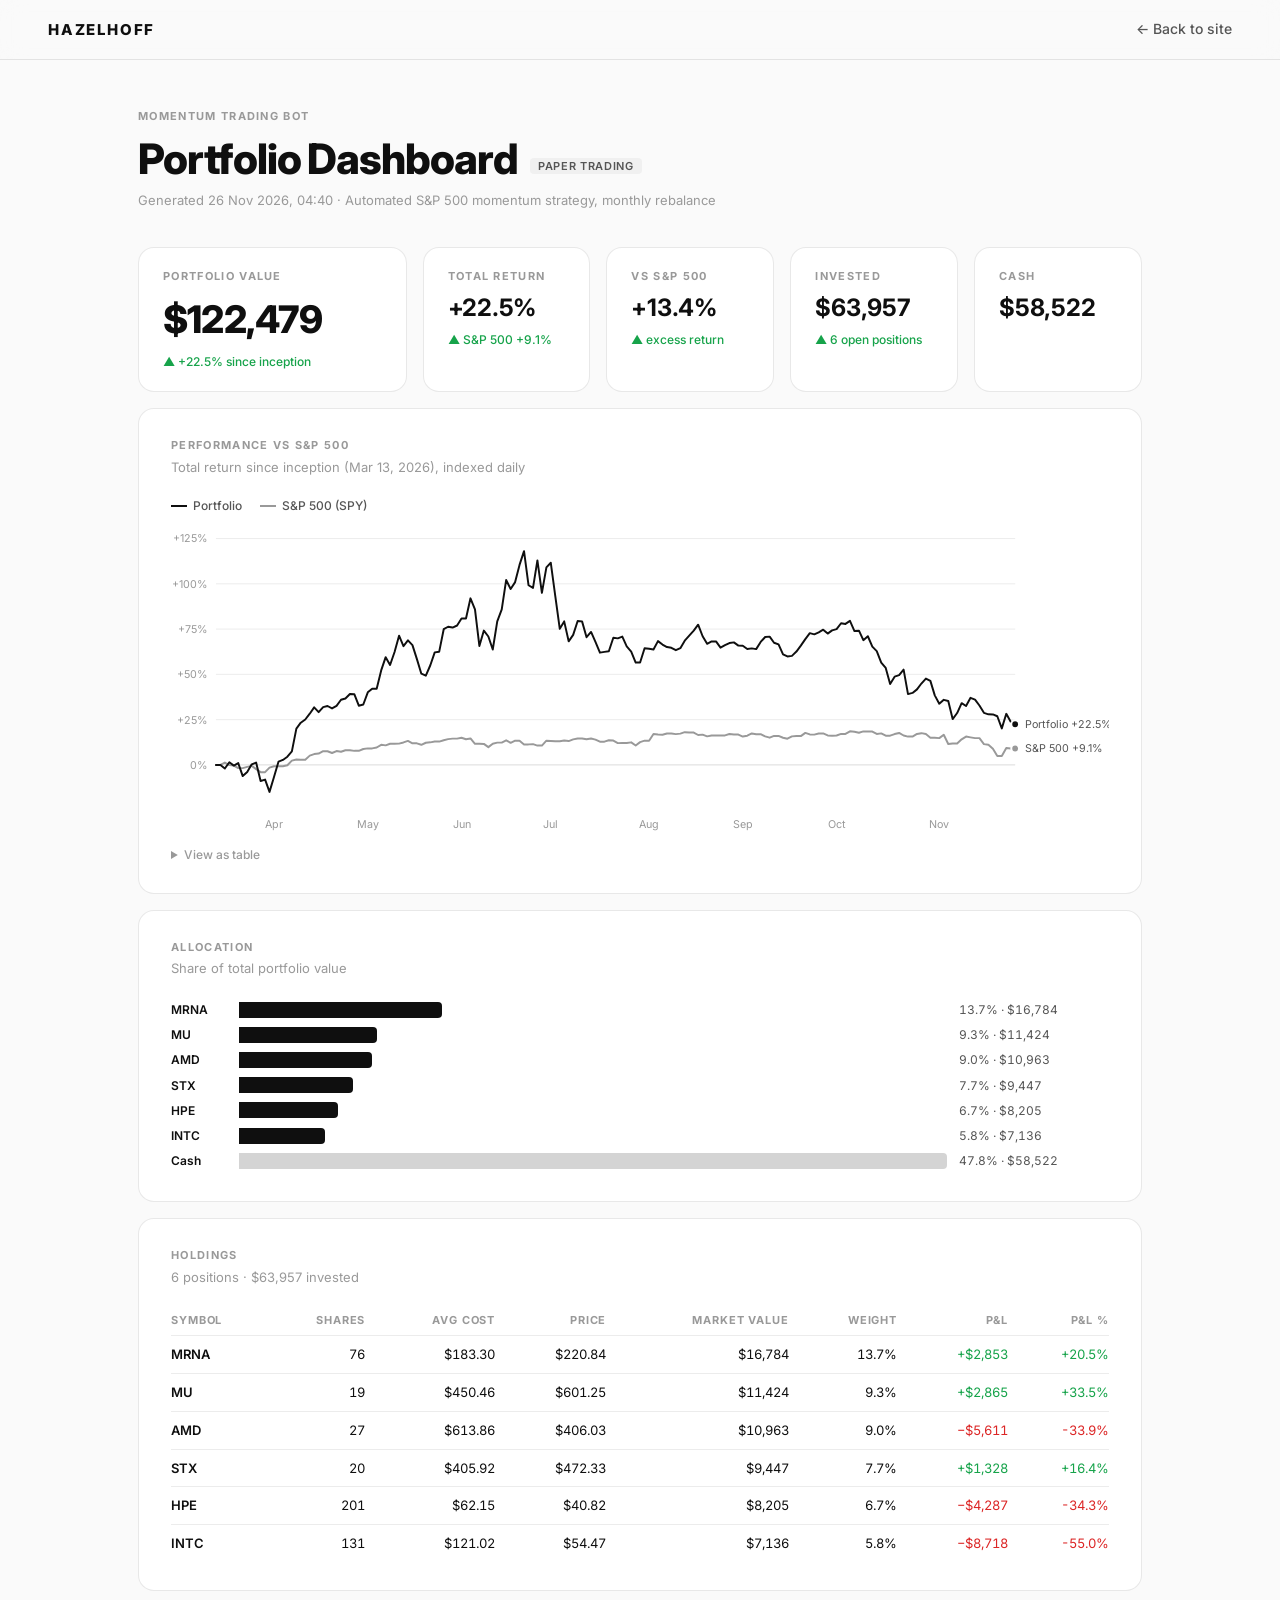
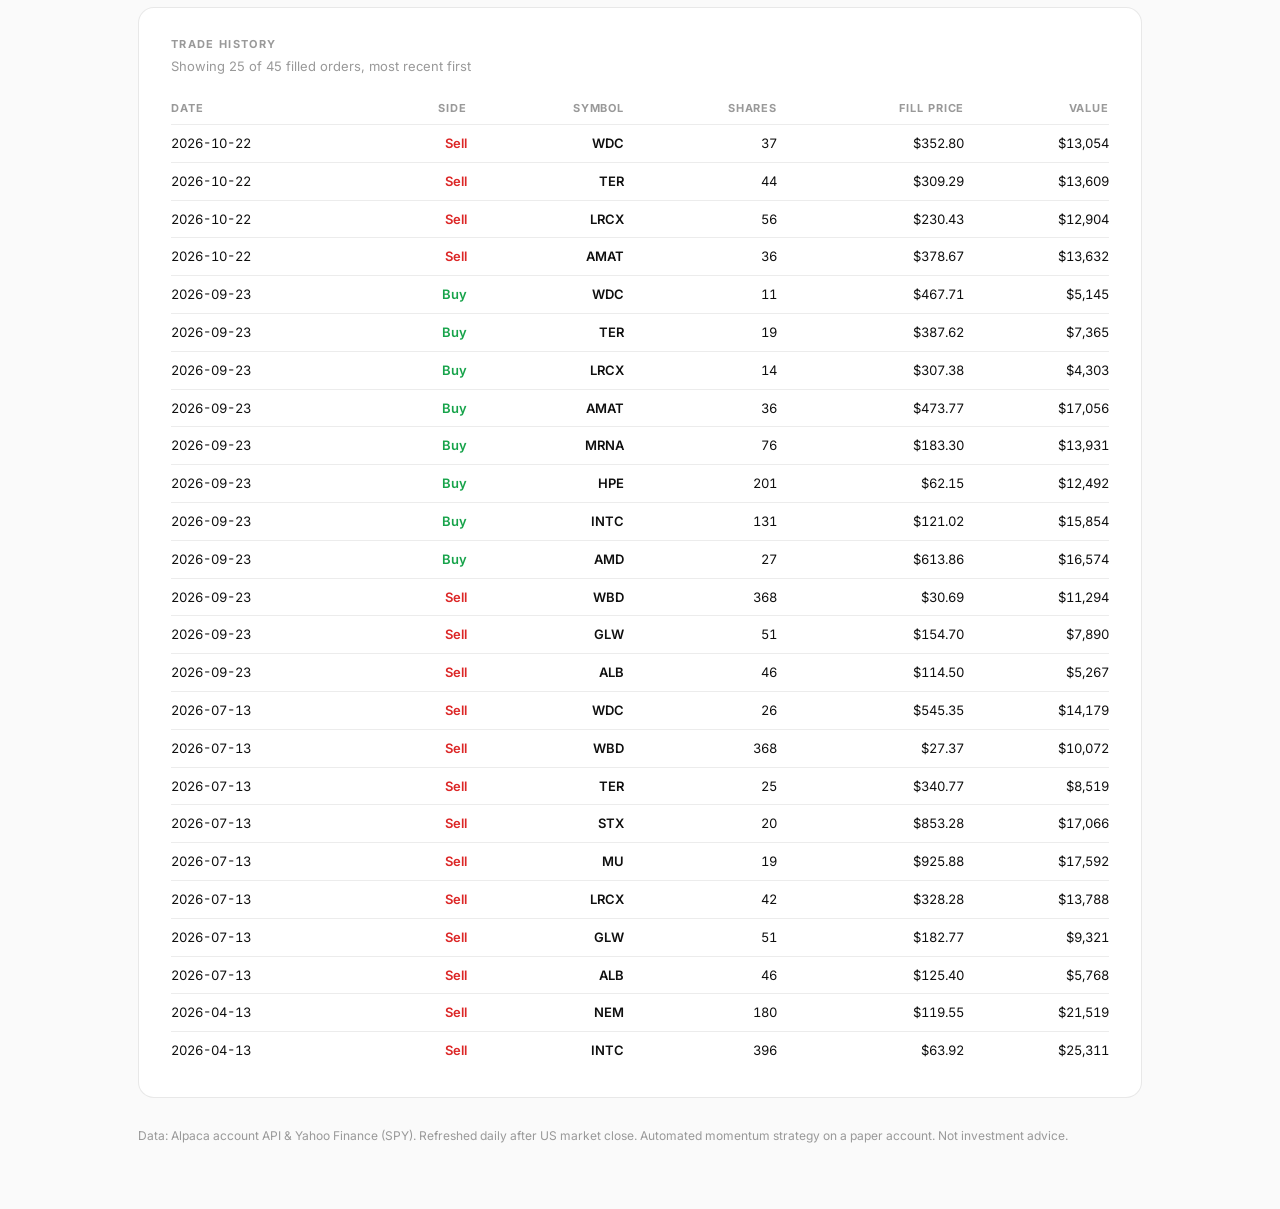
==== commit 444c5025: "Update trading dashboard" ====
--- a/tradingbot/index.html
+++ b/tradingbot/index.html
@@ -207,7 +207,7 @@
   d.textContent = "Dashboard script error: " + msg + " (line " + line + ":" + col + ")";
   document.body.prepend(d);
 };
-const DATA = {"generated": "25 Nov 2026, 05:22", "inception": "Mar 13, 2026", "account": {"equity": 122625.43, "cash": 58522.03, "invested": 64103.4, "positions": 6}, "returns": {"portfolio": 22.63, "spy": 9.38, "excess": 13.25}, "history": {"dates": ["2026-03-13", "2026-03-14", "2026-03-17", "2026-03-18", "2026-03-19", "2026-03-20", "2026-03-21", "2026-03-24", "2026-03-25", "2026-03-26", "2026-03-27", "2026-03-28", "2026-03-31", "2026-04-01", "2026-04-02", "2026-04-03", "2026-04-07", "2026-04-08", "2026-04-09", "2026-04-10", "2026-04-11", "2026-04-14", "2026-04-15", "2026-04-16", "2026-04-17", "2026-04-18", "2026-04-21", "2026-04-22", "2026-04-23", "2026-04-24", "2026-04-25", "2026-04-28", "2026-04-29", "2026-04-30", "2026-05-01", "2026-05-02", "2026-05-05", "2026-05-06", "2026-05-07", "2026-05-08", "2026-05-09", "2026-05-12", "2026-05-13", "2026-05-14", "2026-05-15", "2026-05-16", "2026-05-19", "2026-05-20", "2026-05-21", "2026-05-22", "2026-05-23", "2026-05-27", "2026-05-28", "2026-05-29", "2026-05-30", "2026-06-02", "2026-06-03", "2026-06-04", "2026-06-05", "2026-06-06", "2026-06-09", "2026-06-10", "2026-06-11", "2026-06-12", "2026-06-13", "2026-06-16", "2026-06-17", "2026-06-18", "2026-06-19", "2026-06-23", "2026-06-24", "2026-06-25", "2026-06-26", "2026-06-27", "2026-06-30", "2026-07-01", "2026-07-02", "2026-07-03", "2026-07-07", "2026-07-08", "2026-07-09", "2026-07-10", "2026-07-11", "2026-07-14", "2026-07-15", "2026-07-16", "2026-07-17", "2026-07-18", "2026-07-21", "2026-07-22", "2026-07-23", "2026-07-24", "2026-07-25", "2026-07-28", "2026-07-29", "2026-07-30", "2026-07-31", "2026-08-01", "2026-08-04", "2026-08-05", "2026-08-06", "2026-08-07", "2026-08-08", "2026-08-11", "2026-08-12", "2026-08-13", "2026-08-14", "2026-08-15", "2026-08-18", "2026-08-19", "2026-08-20", "2026-08-21", "2026-08-22", "2026-08-25", "2026-08-26", "2026-08-27", "2026-08-28", "2026-08-29", "2026-09-01", "2026-09-02", "2026-09-03", "2026-09-04", "2026-09-05", "2026-09-09", "2026-09-10", "2026-09-11", "2026-09-12", "2026-09-15", "2026-09-16", "2026-09-17", "2026-09-18", "2026-09-19", "2026-09-22", "2026-09-23", "2026-09-24", "2026-09-25", "2026-09-26", "2026-09-29", "2026-09-30", "2026-10-01", "2026-10-02", "2026-10-03", "2026-10-06", "2026-10-07", "2026-10-08", "2026-10-09", "2026-10-10", "2026-10-13", "2026-10-14", "2026-10-15", "2026-10-16", "2026-10-17", "2026-10-20", "2026-10-21", "2026-10-22", "2026-10-23", "2026-10-24", "2026-10-27", "2026-10-28", "2026-10-29", "2026-10-30", "2026-10-31", "2026-11-03", "2026-11-04", "2026-11-05", "2026-11-06", "2026-11-07", "2026-11-10", "2026-11-11", "2026-11-12", "2026-11-13", "2026-11-14", "2026-11-17", "2026-11-18", "2026-11-19", "2026-11-20", "2026-11-21", "2026-11-24", "2026-11-25"], "portfolio": [0.0, 0.0, -1.98, 1.47, -0.37, 1.04, -6.15, -3.88, 0.32, 1.27, -8.91, -8.08, -14.91, -6.66, 1.76, 2.76, 4.5, 7.48, 20.04, 23.31, 25.06, 28.27, 31.75, 29.13, 31.88, 32.52, 31.2, 32.63, 35.99, 36.67, 39.19, 39.01, 32.68, 33.34, 40.06, 42.06, 42.06, 52.15, 59.53, 55.21, 62.35, 71.4, 65.53, 68.79, 66.13, 58.52, 50.38, 49.32, 55.05, 62.16, 62.55, 74.94, 76.32, 75.85, 77.02, 80.81, 80.81, 92.01, 85.96, 65.71, 74.2, 70.89, 63.7, 79.29, 85.87, 102.09, 97.18, 100.97, 110.47, 118.07, 99.24, 97.78, 112.96, 95.01, 109.09, 111.64, 93.21, 75.18, 79.25, 68.26, 71.83, 79.46, 79.24, 70.52, 73.44, 67.99, 61.99, 62.41, 62.73, 70.24, 69.86, 70.84, 65.44, 62.54, 56.56, 56.56, 64.42, 64.14, 63.73, 68.34, 66.46, 65.09, 64.69, 63.32, 64.47, 68.65, 71.44, 74.19, 77.43, 71.05, 66.89, 68.2, 68.21, 64.73, 66.1, 67.3, 67.65, 65.9, 65.78, 64.01, 64.37, 63.96, 67.95, 70.61, 70.87, 67.46, 66.57, 61.02, 59.9, 60.24, 62.59, 65.9, 69.48, 72.77, 72.11, 73.2, 74.66, 72.52, 74.31, 75.0, 78.26, 77.86, 79.51, 73.9, 74.13, 68.91, 71.04, 65.32, 62.84, 56.54, 53.57, 44.6, 48.7, 49.59, 52.63, 39.1, 39.75, 41.69, 44.96, 47.7, 46.4, 38.39, 33.77, 35.93, 35.31, 25.31, 28.67, 34.08, 32.55, 37.09, 36.08, 32.79, 28.77, 27.95, 27.87, 26.87, 20.18, 28.2, 22.63], "spy": [0.0, 0.0, 1.28, -0.13, -0.38, -1.8, -1.8, -1.11, -0.56, -2.33, -4.0, -4.0, -1.54, -0.79, -0.7, -0.7, -0.19, 2.35, 2.94, 2.87, 2.87, 5.14, 5.97, 6.23, 7.52, 7.52, 6.6, 7.68, 7.26, 8.09, 8.09, 7.75, 7.74, 8.81, 9.11, 9.11, 9.58, 11.1, 10.76, 11.68, 11.68, 11.76, 12.39, 13.28, 11.91, 11.91, 11.09, 12.23, 12.45, 12.89, 12.89, 13.62, 14.25, 14.53, 14.53, 15.0, 14.19, 14.63, 11.67, 11.67, 11.59, 9.83, 11.7, 12.3, 12.3, 13.6, 12.18, 13.35, 13.35, 11.35, 11.3, 11.46, 10.66, 10.66, 13.35, 13.2, 13.05, 13.05, 13.5, 13.15, 14.1, 14.6, 14.6, 14.12, 14.58, 13.95, 12.83, 12.83, 13.58, 13.45, 12.05, 12.16, 12.16, 12.46, 10.73, 12.58, 13.39, 13.39, 17.08, 16.85, 16.66, 17.38, 17.38, 16.97, 17.26, 18.08, 17.84, 17.84, 16.49, 16.74, 15.76, 16.23, 16.23, 16.26, 16.29, 17.05, 16.78, 16.78, 15.63, 16.15, 17.36, 16.91, 16.91, 15.73, 15.03, 16.01, 16.01, 14.97, 14.46, 15.76, 15.91, 15.91, 17.69, 16.84, 16.74, 17.38, 17.38, 16.29, 16.05, 16.26, 17.12, 17.12, 18.55, 18.27, 17.77, 18.48, 18.48, 18.39, 17.11, 17.44, 16.14, 16.14, 17.03, 17.64, 16.25, 15.65, 15.65, 17.12, 17.52, 17.07, 15.0, 15.0, 14.79, 16.69, 11.54, 11.89, 11.89, 14.12, 15.62, 15.21, 14.79, 14.79, 11.46, 11.11, 8.93, 4.97, 4.97, 9.38, 9.38], "equity": [100000.0, 100000.0, 98023.47, 101469.39, 99632.99, 101036.57, 93847.29, 96124.99, 100318.43, 101273.43, 91086.67, 91920.55, 85093.23, 93342.73, 101762.37, 102760.29, 104504.33, 107477.39, 120038.39, 123306.83, 125056.35, 128267.98, 131745.0, 129131.74, 131879.76, 132520.64, 131195.72, 132632.7, 135986.34, 136669.08, 139193.4, 139006.28, 132678.48, 133343.92, 140056.0, 142056.96, 142056.96, 152147.14, 159528.62, 155211.22, 162349.62, 171399.66, 165534.36, 168788.94, 166128.62, 158520.12, 150382.26, 149320.4, 155053.9, 162155.32, 162545.56, 174942.44, 176323.72, 175846.1, 177015.72, 180808.6, 180808.6, 192008.78, 185964.1, 165710.78, 174200.24, 170886.18, 163701.14, 179293.86, 185873.1, 202090.26, 197179.12, 200972.72, 210469.24, 218066.84, 199236.42, 197782.74, 212963.6, 195006.5, 209090.7, 211638.42, 193209.96, 175183.86, 179247.0, 168258.44, 171826.18, 179457.24, 179238.62, 170515.97, 173440.54, 167993.54, 161988.26, 162414.61, 162732.37, 170237.2, 169861.79, 170835.03, 165436.09, 162542.08, 156560.56, 156560.56, 164415.82, 164142.7, 163725.47, 168344.21, 166460.93, 165088.75, 164693.07, 163318.53, 164474.7, 168645.72, 171437.76, 174193.73, 177427.59, 171045.3, 166891.32, 168195.72, 168210.51, 164731.81, 166099.45, 167302.59, 167653.34, 165900.2, 165776.0, 164011.67, 164369.32, 163957.06, 167953.01, 170610.83, 170874.05, 167463.53, 166566.31, 161017.38, 159902.17, 160240.23, 162594.42, 165904.63, 169482.13, 172770.45, 172108.79, 173202.71, 174656.26, 172518.6, 174307.41, 174998.11, 178264.48, 177859.03, 179514.44, 173901.7, 174125.79, 168908.07, 171044.32, 165319.34, 162839.73, 156544.22, 153572.0, 144595.65, 148698.26, 149593.67, 152628.01, 139097.94, 139749.81, 141685.13, 144964.14, 147695.13, 146399.7, 138391.66, 133768.46, 135928.42, 135308.0, 125314.71, 128665.8, 134083.35, 132554.23, 137087.62, 136080.25, 132793.21, 128766.63, 127946.24, 127873.53, 126868.21, 120177.04, 128199.31, 122625.43]}, "positions": [{"symbol": "MRNA", "qty": 76, "avg_entry": 183.3, "price": 224.88, "value": 17090.88, "weight": 0.139374679460859, "pnl": 3160.08, "pnl_pct": 0.22684}, {"symbol": "MU", "qty": 19, "avg_entry": 450.461842, "price": 613.07, "value": 11648.33, "weight": 0.09499114498517967, "pnl": 3089.555002, "pnl_pct": 0.36098}, {"symbol": "AMD", "qty": 27, "avg_entry": 613.86, "price": 404.42, "value": 10919.34, "weight": 0.08904629325254966, "pnl": -5654.88, "pnl_pct": -0.34119}, {"symbol": "STX", "qty": 20, "avg_entry": 405.92175, "price": 472.42, "value": 9448.4, "weight": 0.07705090208450238, "pnl": 1329.965, "pnl_pct": 0.16382}, {"symbol": "HPE", "qty": 201, "avg_entry": 62.15, "price": 39.35, "value": 7909.35, "weight": 0.06450007963274829, "pnl": -4582.8, "pnl_pct": -0.36685}, {"symbol": "INTC", "qty": 131, "avg_entry": 121.02, "price": 54.1, "value": 7087.1, "weight": 0.057794700495647604, "pnl": -8766.52, "pnl_pct": -0.55297}], "trades": [{"date": "2026-10-22", "side": "sell", "symbol": "WDC", "qty": 37, "price": 352.8, "value": 13053.55}, {"date": "2026-10-22", "side": "sell", "symbol": "TER", "qty": 44, "price": 309.29, "value": 13608.78}, {"date": "2026-10-22", "side": "sell", "symbol": "LRCX", "qty": 56, "price": 230.43, "value": 12904.08}, {"date": "2026-10-22", "side": "sell", "symbol": "AMAT", "qty": 36, "price": 378.67, "value": 13631.96}, {"date": "2026-09-23", "side": "buy", "symbol": "WDC", "qty": 11, "price": 467.71, "value": 5144.81}, {"date": "2026-09-23", "side": "buy", "symbol": "TER", "qty": 19, "price": 387.62, "value": 7364.78}, {"date": "2026-09-23", "side": "buy", "symbol": "LRCX", "qty": 14, "price": 307.38, "value": 4303.32}, {"date": "2026-09-23", "side": "buy", "symbol": "AMAT", "qty": 36, "price": 473.77, "value": 17055.87}, {"date": "2026-09-23", "side": "buy", "symbol": "MRNA", "qty": 76, "price": 183.3, "value": 13930.8}, {"date": "2026-09-23", "side": "buy", "symbol": "HPE", "qty": 201, "price": 62.15, "value": 12492.15}, {"date": "2026-09-23", "side": "buy", "symbol": "INTC", "qty": 131, "price": 121.02, "value": 15853.62}, {"date": "2026-09-23", "side": "buy", "symbol": "AMD", "qty": 27, "price": 613.86, "value": 16574.22}, {"date": "2026-09-23", "side": "sell", "symbol": "WBD", "qty": 368, "price": 30.69, "value": 11293.92}, {"date": "2026-09-23", "side": "sell", "symbol": "GLW", "qty": 51, "price": 154.7, "value": 7889.7}, {"date": "2026-09-23", "side": "sell", "symbol": "ALB", "qty": 46, "price": 114.5, "value": 5267.0}, {"date": "2026-07-13", "side": "sell", "symbol": "WDC", "qty": 26, "price": 545.35, "value": 14179.1}, {"date": "2026-07-13", "side": "sell", "symbol": "WBD", "qty": 368, "price": 27.37, "value": 10072.16}, {"date": "2026-07-13", "side": "sell", "symbol": "TER", "qty": 25, "price": 340.77, "value": 8519.25}, {"date": "2026-07-13", "side": "sell", "symbol": "STX", "qty": 20, "price": 853.28, "value": 17065.6}, {"date": "2026-07-13", "side": "sell", "symbol": "MU", "qty": 19, "price": 925.88, "value": 17591.72}, {"date": "2026-07-13", "side": "sell", "symbol": "LRCX", "qty": 42, "price": 328.28, "value": 13787.76}, {"date": "2026-07-13", "side": "sell", "symbol": "GLW", "qty": 51, "price": 182.77, "value": 9321.27}, {"date": "2026-07-13", "side": "sell", "symbol": "ALB", "qty": 46, "price": 125.4, "value": 5768.4}, {"date": "2026-04-13", "side": "sell", "symbol": "NEM", "qty": 180, "price": 119.55, "value": 21519.22}, {"date": "2026-04-13", "side": "sell", "symbol": "INTC", "qty": 396, "price": 63.92, "value": 25310.99}, {"date": "2026-03-16", "side": "buy", "symbol": "NEM", "qty": 90, "price": 109.87, "value": 9888.21}, {"date": "2026-03-16", "side": "buy", "symbol": "INTC", "qty": 198, "price": 48.91, "value": 9684.18}, {"date": "2026-03-16", "side": "buy", "symbol": "WBD", "qty": 368, "price": 27.24, "value": 10024.32}, {"date": "2026-03-16", "side": "buy", "symbol": "WDC", "qty": 26, "price": 288.19, "value": 7492.94}, {"date": "2026-03-16", "side": "buy", "symbol": "LRCX", "qty": 42, "price": 219.79, "value": 9231.12}, {"date": "2026-03-16", "side": "buy", "symbol": "TER", "qty": 25, "price": 298.91, "value": 7472.72}, {"date": "2026-03-16", "side": "buy", "symbol": "MU", "qty": 19, "price": 449.52, "value": 8540.79}, {"date": "2026-03-16", "side": "buy", "symbol": "STX", "qty": 20, "price": 404.95, "value": 8099.05}, {"date": "2026-03-16", "side": "buy", "symbol": "ALB", "qty": 46, "price": 162.68, "value": 7483.41}, {"date": "2026-03-16", "side": "buy", "symbol": "GLW", "qty": 51, "price": 134.75, "value": 6872.39}, {"date": "2026-03-16", "side": "buy", "symbol": "TER", "qty": 25, "price": 297.99, "value": 7449.75}, {"date": "2026-03-16", "side": "buy", "symbol": "STX", "qty": 20, "price": 406.89, "value": 8137.82}, {"date": "2026-03-16", "side": "buy", "symbol": "LRCX", "qty": 42, "price": 219.28, "value": 9209.68}, {"date": "2026-03-16", "side": "buy", "symbol": "NEM", "qty": 90, "price": 109.56, "value": 9860.5}, {"date": "2026-03-16", "side": "buy", "symbol": "WBD", "qty": 368, "price": 27.23, "value": 10018.81}, {"date": "2026-03-16", "side": "buy", "symbol": "INTC", "qty": 198, "price": 48.78, "value": 9658.49}, {"date": "2026-03-16", "side": "buy", "symbol": "WDC", "qty": 26, "price": 288.66, "value": 7505.07}, {"date": "2026-03-16", "side": "buy", "symbol": "GLW", "qty": 51, "price": 134.69, "value": 6868.95}, {"date": "2026-03-16", "side": "buy", "symbol": "MU", "qty": 19, "price": 451.41, "value": 8576.76}, {"date": "2026-03-16", "side": "buy", "symbol": "ALB", "qty": 46, "price": 162.68, "value": 7483.29}], "paper": true};
+const DATA = {"generated": "26 Nov 2026, 04:40", "inception": "Mar 13, 2026", "account": {"equity": 122479.42, "cash": 58522.03, "invested": 63957.39, "positions": 6}, "returns": {"portfolio": 22.48, "spy": 9.06, "excess": 13.42}, "history": {"dates": ["2026-03-13", "2026-03-14", "2026-03-17", "2026-03-18", "2026-03-19", "2026-03-20", "2026-03-21", "2026-03-24", "2026-03-25", "2026-03-26", "2026-03-27", "2026-03-28", "2026-03-31", "2026-04-01", "2026-04-02", "2026-04-03", "2026-04-07", "2026-04-08", "2026-04-09", "2026-04-10", "2026-04-11", "2026-04-14", "2026-04-15", "2026-04-16", "2026-04-17", "2026-04-18", "2026-04-21", "2026-04-22", "2026-04-23", "2026-04-24", "2026-04-25", "2026-04-28", "2026-04-29", "2026-04-30", "2026-05-01", "2026-05-02", "2026-05-05", "2026-05-06", "2026-05-07", "2026-05-08", "2026-05-09", "2026-05-12", "2026-05-13", "2026-05-14", "2026-05-15", "2026-05-16", "2026-05-19", "2026-05-20", "2026-05-21", "2026-05-22", "2026-05-23", "2026-05-27", "2026-05-28", "2026-05-29", "2026-05-30", "2026-06-02", "2026-06-03", "2026-06-04", "2026-06-05", "2026-06-06", "2026-06-09", "2026-06-10", "2026-06-11", "2026-06-12", "2026-06-13", "2026-06-16", "2026-06-17", "2026-06-18", "2026-06-19", "2026-06-23", "2026-06-24", "2026-06-25", "2026-06-26", "2026-06-27", "2026-06-30", "2026-07-01", "2026-07-02", "2026-07-03", "2026-07-07", "2026-07-08", "2026-07-09", "2026-07-10", "2026-07-11", "2026-07-14", "2026-07-15", "2026-07-16", "2026-07-17", "2026-07-18", "2026-07-21", "2026-07-22", "2026-07-23", "2026-07-24", "2026-07-25", "2026-07-28", "2026-07-29", "2026-07-30", "2026-07-31", "2026-08-01", "2026-08-04", "2026-08-05", "2026-08-06", "2026-08-07", "2026-08-08", "2026-08-11", "2026-08-12", "2026-08-13", "2026-08-14", "2026-08-15", "2026-08-18", "2026-08-19", "2026-08-20", "2026-08-21", "2026-08-22", "2026-08-25", "2026-08-26", "2026-08-27", "2026-08-28", "2026-08-29", "2026-09-01", "2026-09-02", "2026-09-03", "2026-09-04", "2026-09-05", "2026-09-09", "2026-09-10", "2026-09-11", "2026-09-12", "2026-09-15", "2026-09-16", "2026-09-17", "2026-09-18", "2026-09-19", "2026-09-22", "2026-09-23", "2026-09-24", "2026-09-25", "2026-09-26", "2026-09-29", "2026-09-30", "2026-10-01", "2026-10-02", "2026-10-03", "2026-10-06", "2026-10-07", "2026-10-08", "2026-10-09", "2026-10-10", "2026-10-13", "2026-10-14", "2026-10-15", "2026-10-16", "2026-10-17", "2026-10-20", "2026-10-21", "2026-10-22", "2026-10-23", "2026-10-24", "2026-10-27", "2026-10-28", "2026-10-29", "2026-10-30", "2026-10-31", "2026-11-03", "2026-11-04", "2026-11-05", "2026-11-06", "2026-11-07", "2026-11-10", "2026-11-11", "2026-11-12", "2026-11-13", "2026-11-14", "2026-11-17", "2026-11-18", "2026-11-19", "2026-11-20", "2026-11-21", "2026-11-24", "2026-11-25", "2026-11-26"], "portfolio": [0.0, 0.0, -1.98, 1.47, -0.37, 1.04, -6.15, -3.88, 0.32, 1.27, -8.91, -8.08, -14.91, -6.66, 1.76, 2.76, 4.5, 7.48, 20.04, 23.31, 25.06, 28.27, 31.75, 29.13, 31.88, 32.52, 31.2, 32.63, 35.99, 36.67, 39.19, 39.01, 32.68, 33.34, 40.06, 42.06, 42.06, 52.15, 59.53, 55.21, 62.35, 71.4, 65.53, 68.79, 66.13, 58.52, 50.38, 49.32, 55.05, 62.16, 62.55, 74.94, 76.32, 75.85, 77.02, 80.81, 80.81, 92.01, 85.96, 65.71, 74.2, 70.89, 63.7, 79.29, 85.87, 102.09, 97.18, 100.97, 110.47, 118.07, 99.24, 97.78, 112.96, 95.01, 109.09, 111.64, 93.21, 75.18, 79.25, 68.26, 71.83, 79.46, 79.24, 70.52, 73.44, 67.99, 61.99, 62.41, 62.73, 70.24, 69.86, 70.84, 65.44, 62.54, 56.56, 56.56, 64.42, 64.14, 63.73, 68.34, 66.46, 65.09, 64.69, 63.32, 64.47, 68.65, 71.44, 74.19, 77.43, 71.05, 66.89, 68.2, 68.21, 64.73, 66.1, 67.3, 67.65, 65.9, 65.78, 64.01, 64.37, 63.96, 67.95, 70.61, 70.87, 67.46, 66.57, 61.02, 59.9, 60.24, 62.59, 65.9, 69.48, 72.77, 72.11, 73.2, 74.66, 72.52, 74.31, 75.0, 78.26, 77.86, 79.51, 73.9, 74.13, 68.91, 71.04, 65.32, 62.84, 56.54, 53.57, 44.6, 48.7, 49.59, 52.63, 39.1, 39.75, 41.69, 44.96, 47.7, 46.4, 38.39, 33.77, 35.93, 35.31, 25.31, 28.67, 34.08, 32.55, 37.09, 36.08, 32.79, 28.77, 27.95, 27.87, 26.87, 20.18, 28.2, 23.83, 22.48], "spy": [0.0, 0.0, 1.28, -0.13, -0.38, -1.8, -1.8, -1.11, -0.56, -2.33, -4.0, -4.0, -1.54, -0.79, -0.7, -0.7, -0.19, 2.35, 2.94, 2.87, 2.87, 5.14, 5.97, 6.23, 7.52, 7.52, 6.6, 7.68, 7.26, 8.09, 8.09, 7.75, 7.74, 8.81, 9.11, 9.11, 9.58, 11.1, 10.76, 11.68, 11.68, 11.76, 12.39, 13.28, 11.91, 11.91, 11.09, 12.23, 12.45, 12.89, 12.89, 13.62, 14.25, 14.53, 14.53, 15.0, 14.19, 14.63, 11.67, 11.67, 11.59, 9.83, 11.7, 12.3, 12.3, 13.6, 12.18, 13.35, 13.35, 11.35, 11.3, 11.46, 10.66, 10.66, 13.35, 13.2, 13.05, 13.05, 13.5, 13.15, 14.1, 14.6, 14.6, 14.12, 14.58, 13.95, 12.83, 12.83, 13.58, 13.45, 12.05, 12.16, 12.16, 12.46, 10.73, 12.58, 13.39, 13.39, 17.08, 16.85, 16.66, 17.38, 17.38, 16.97, 17.26, 18.08, 17.84, 17.84, 16.49, 16.74, 15.76, 16.23, 16.23, 16.26, 16.29, 17.05, 16.78, 16.78, 15.63, 16.15, 17.36, 16.91, 16.91, 15.73, 15.03, 16.01, 16.01, 14.97, 14.46, 15.76, 15.91, 15.91, 17.69, 16.84, 16.74, 17.38, 17.38, 16.29, 16.05, 16.26, 17.12, 17.12, 18.55, 18.27, 17.77, 18.48, 18.48, 18.39, 17.11, 17.44, 16.14, 16.14, 17.03, 17.64, 16.25, 15.65, 15.65, 17.12, 17.52, 17.07, 15.0, 15.0, 14.79, 16.69, 11.54, 11.89, 11.89, 14.12, 15.62, 15.21, 14.79, 14.79, 11.46, 11.11, 8.93, 4.97, 4.97, 9.38, 9.06, 9.06], "equity": [100000.0, 100000.0, 98023.47, 101469.39, 99632.99, 101036.57, 93847.29, 96124.99, 100318.43, 101273.43, 91086.67, 91920.55, 85093.23, 93342.73, 101762.37, 102760.29, 104504.33, 107477.39, 120038.39, 123306.83, 125056.35, 128267.98, 131745.0, 129131.74, 131879.76, 132520.64, 131195.72, 132632.7, 135986.34, 136669.08, 139193.4, 139006.28, 132678.48, 133343.92, 140056.0, 142056.96, 142056.96, 152147.14, 159528.62, 155211.22, 162349.62, 171399.66, 165534.36, 168788.94, 166128.62, 158520.12, 150382.26, 149320.4, 155053.9, 162155.32, 162545.56, 174942.44, 176323.72, 175846.1, 177015.72, 180808.6, 180808.6, 192008.78, 185964.1, 165710.78, 174200.24, 170886.18, 163701.14, 179293.86, 185873.1, 202090.26, 197179.12, 200972.72, 210469.24, 218066.84, 199236.42, 197782.74, 212963.6, 195006.5, 209090.7, 211638.42, 193209.96, 175183.86, 179247.0, 168258.44, 171826.18, 179457.24, 179238.62, 170515.97, 173440.54, 167993.54, 161988.26, 162414.61, 162732.37, 170237.2, 169861.79, 170835.03, 165436.09, 162542.08, 156560.56, 156560.56, 164415.82, 164142.7, 163725.47, 168344.21, 166460.93, 165088.75, 164693.07, 163318.53, 164474.7, 168645.72, 171437.76, 174193.73, 177427.59, 171045.3, 166891.32, 168195.72, 168210.51, 164731.81, 166099.45, 167302.59, 167653.34, 165900.2, 165776.0, 164011.67, 164369.32, 163957.06, 167953.01, 170610.83, 170874.05, 167463.53, 166566.31, 161017.38, 159902.17, 160240.23, 162594.42, 165904.63, 169482.13, 172770.45, 172108.79, 173202.71, 174656.26, 172518.6, 174307.41, 174998.11, 178264.48, 177859.03, 179514.44, 173901.7, 174125.79, 168908.07, 171044.32, 165319.34, 162839.73, 156544.22, 153572.0, 144595.65, 148698.26, 149593.67, 152628.01, 139097.94, 139749.81, 141685.13, 144964.14, 147695.13, 146399.7, 138391.66, 133768.46, 135928.42, 135308.0, 125314.71, 128665.8, 134083.35, 132554.23, 137087.62, 136080.25, 132793.21, 128766.63, 127946.24, 127873.53, 126868.21, 120177.04, 128199.31, 123833.8, 122479.42]}, "positions": [{"symbol": "MRNA", "qty": 76, "avg_entry": 183.3, "price": 220.84, "value": 16783.84, "weight": 0.137033960480871, "pnl": 2853.04, "pnl_pct": 0.2048}, {"symbol": "MU", "qty": 19, "avg_entry": 450.461842, "price": 601.25, "value": 11423.75, "weight": 0.09327077153043344, "pnl": 2864.975002, "pnl_pct": 0.33474}, {"symbol": "AMD", "qty": 27, "avg_entry": 613.86, "price": 406.03, "value": 10962.81, "weight": 0.08950736376772522, "pnl": -5611.41, "pnl_pct": -0.33856}, {"symbol": "STX", "qty": 20, "avg_entry": 405.92175, "price": 472.33, "value": 9446.6, "weight": 0.07712805955482153, "pnl": 1328.165, "pnl_pct": 0.1636}, {"symbol": "HPE", "qty": 201, "avg_entry": 62.15, "price": 40.82, "value": 8204.82, "weight": 0.06698937666425919, "pnl": -4287.33, "pnl_pct": -0.3432}, {"symbol": "INTC", "qty": 131, "avg_entry": 121.02, "price": 54.47, "value": 7135.57, "weight": 0.058259338589291165, "pnl": -8718.05, "pnl_pct": -0.54991}], "trades": [{"date": "2026-10-22", "side": "sell", "symbol": "WDC", "qty": 37, "price": 352.8, "value": 13053.55}, {"date": "2026-10-22", "side": "sell", "symbol": "TER", "qty": 44, "price": 309.29, "value": 13608.78}, {"date": "2026-10-22", "side": "sell", "symbol": "LRCX", "qty": 56, "price": 230.43, "value": 12904.08}, {"date": "2026-10-22", "side": "sell", "symbol": "AMAT", "qty": 36, "price": 378.67, "value": 13631.96}, {"date": "2026-09-23", "side": "buy", "symbol": "WDC", "qty": 11, "price": 467.71, "value": 5144.81}, {"date": "2026-09-23", "side": "buy", "symbol": "TER", "qty": 19, "price": 387.62, "value": 7364.78}, {"date": "2026-09-23", "side": "buy", "symbol": "LRCX", "qty": 14, "price": 307.38, "value": 4303.32}, {"date": "2026-09-23", "side": "buy", "symbol": "AMAT", "qty": 36, "price": 473.77, "value": 17055.87}, {"date": "2026-09-23", "side": "buy", "symbol": "MRNA", "qty": 76, "price": 183.3, "value": 13930.8}, {"date": "2026-09-23", "side": "buy", "symbol": "HPE", "qty": 201, "price": 62.15, "value": 12492.15}, {"date": "2026-09-23", "side": "buy", "symbol": "INTC", "qty": 131, "price": 121.02, "value": 15853.62}, {"date": "2026-09-23", "side": "buy", "symbol": "AMD", "qty": 27, "price": 613.86, "value": 16574.22}, {"date": "2026-09-23", "side": "sell", "symbol": "WBD", "qty": 368, "price": 30.69, "value": 11293.92}, {"date": "2026-09-23", "side": "sell", "symbol": "GLW", "qty": 51, "price": 154.7, "value": 7889.7}, {"date": "2026-09-23", "side": "sell", "symbol": "ALB", "qty": 46, "price": 114.5, "value": 5267.0}, {"date": "2026-07-13", "side": "sell", "symbol": "WDC", "qty": 26, "price": 545.35, "value": 14179.1}, {"date": "2026-07-13", "side": "sell", "symbol": "WBD", "qty": 368, "price": 27.37, "value": 10072.16}, {"date": "2026-07-13", "side": "sell", "symbol": "TER", "qty": 25, "price": 340.77, "value": 8519.25}, {"date": "2026-07-13", "side": "sell", "symbol": "STX", "qty": 20, "price": 853.28, "value": 17065.6}, {"date": "2026-07-13", "side": "sell", "symbol": "MU", "qty": 19, "price": 925.88, "value": 17591.72}, {"date": "2026-07-13", "side": "sell", "symbol": "LRCX", "qty": 42, "price": 328.28, "value": 13787.76}, {"date": "2026-07-13", "side": "sell", "symbol": "GLW", "qty": 51, "price": 182.77, "value": 9321.27}, {"date": "2026-07-13", "side": "sell", "symbol": "ALB", "qty": 46, "price": 125.4, "value": 5768.4}, {"date": "2026-04-13", "side": "sell", "symbol": "NEM", "qty": 180, "price": 119.55, "value": 21519.22}, {"date": "2026-04-13", "side": "sell", "symbol": "INTC", "qty": 396, "price": 63.92, "value": 25310.99}, {"date": "2026-03-16", "side": "buy", "symbol": "NEM", "qty": 90, "price": 109.87, "value": 9888.21}, {"date": "2026-03-16", "side": "buy", "symbol": "INTC", "qty": 198, "price": 48.91, "value": 9684.18}, {"date": "2026-03-16", "side": "buy", "symbol": "WBD", "qty": 368, "price": 27.24, "value": 10024.32}, {"date": "2026-03-16", "side": "buy", "symbol": "WDC", "qty": 26, "price": 288.19, "value": 7492.94}, {"date": "2026-03-16", "side": "buy", "symbol": "LRCX", "qty": 42, "price": 219.79, "value": 9231.12}, {"date": "2026-03-16", "side": "buy", "symbol": "TER", "qty": 25, "price": 298.91, "value": 7472.72}, {"date": "2026-03-16", "side": "buy", "symbol": "MU", "qty": 19, "price": 449.52, "value": 8540.79}, {"date": "2026-03-16", "side": "buy", "symbol": "STX", "qty": 20, "price": 404.95, "value": 8099.05}, {"date": "2026-03-16", "side": "buy", "symbol": "ALB", "qty": 46, "price": 162.68, "value": 7483.41}, {"date": "2026-03-16", "side": "buy", "symbol": "GLW", "qty": 51, "price": 134.75, "value": 6872.39}, {"date": "2026-03-16", "side": "buy", "symbol": "TER", "qty": 25, "price": 297.99, "value": 7449.75}, {"date": "2026-03-16", "side": "buy", "symbol": "STX", "qty": 20, "price": 406.89, "value": 8137.82}, {"date": "2026-03-16", "side": "buy", "symbol": "LRCX", "qty": 42, "price": 219.28, "value": 9209.68}, {"date": "2026-03-16", "side": "buy", "symbol": "NEM", "qty": 90, "price": 109.56, "value": 9860.5}, {"date": "2026-03-16", "side": "buy", "symbol": "WBD", "qty": 368, "price": 27.23, "value": 10018.81}, {"date": "2026-03-16", "side": "buy", "symbol": "INTC", "qty": 198, "price": 48.78, "value": 9658.49}, {"date": "2026-03-16", "side": "buy", "symbol": "WDC", "qty": 26, "price": 288.66, "value": 7505.07}, {"date": "2026-03-16", "side": "buy", "symbol": "GLW", "qty": 51, "price": 134.69, "value": 6868.95}, {"date": "2026-03-16", "side": "buy", "symbol": "MU", "qty": 19, "price": 451.41, "value": 8576.76}, {"date": "2026-03-16", "side": "buy", "symbol": "ALB", "qty": 46, "price": 162.68, "value": 7483.29}], "paper": true};
 
 const fmt$ = n => "$" + n.toLocaleString("en-US", {minimumFractionDigits: 0, maximumFractionDigits: 0});
 const fmt$2 = n => "$" + n.toLocaleString("en-US", {minimumFractionDigits: 2, maximumFractionDigits: 2});
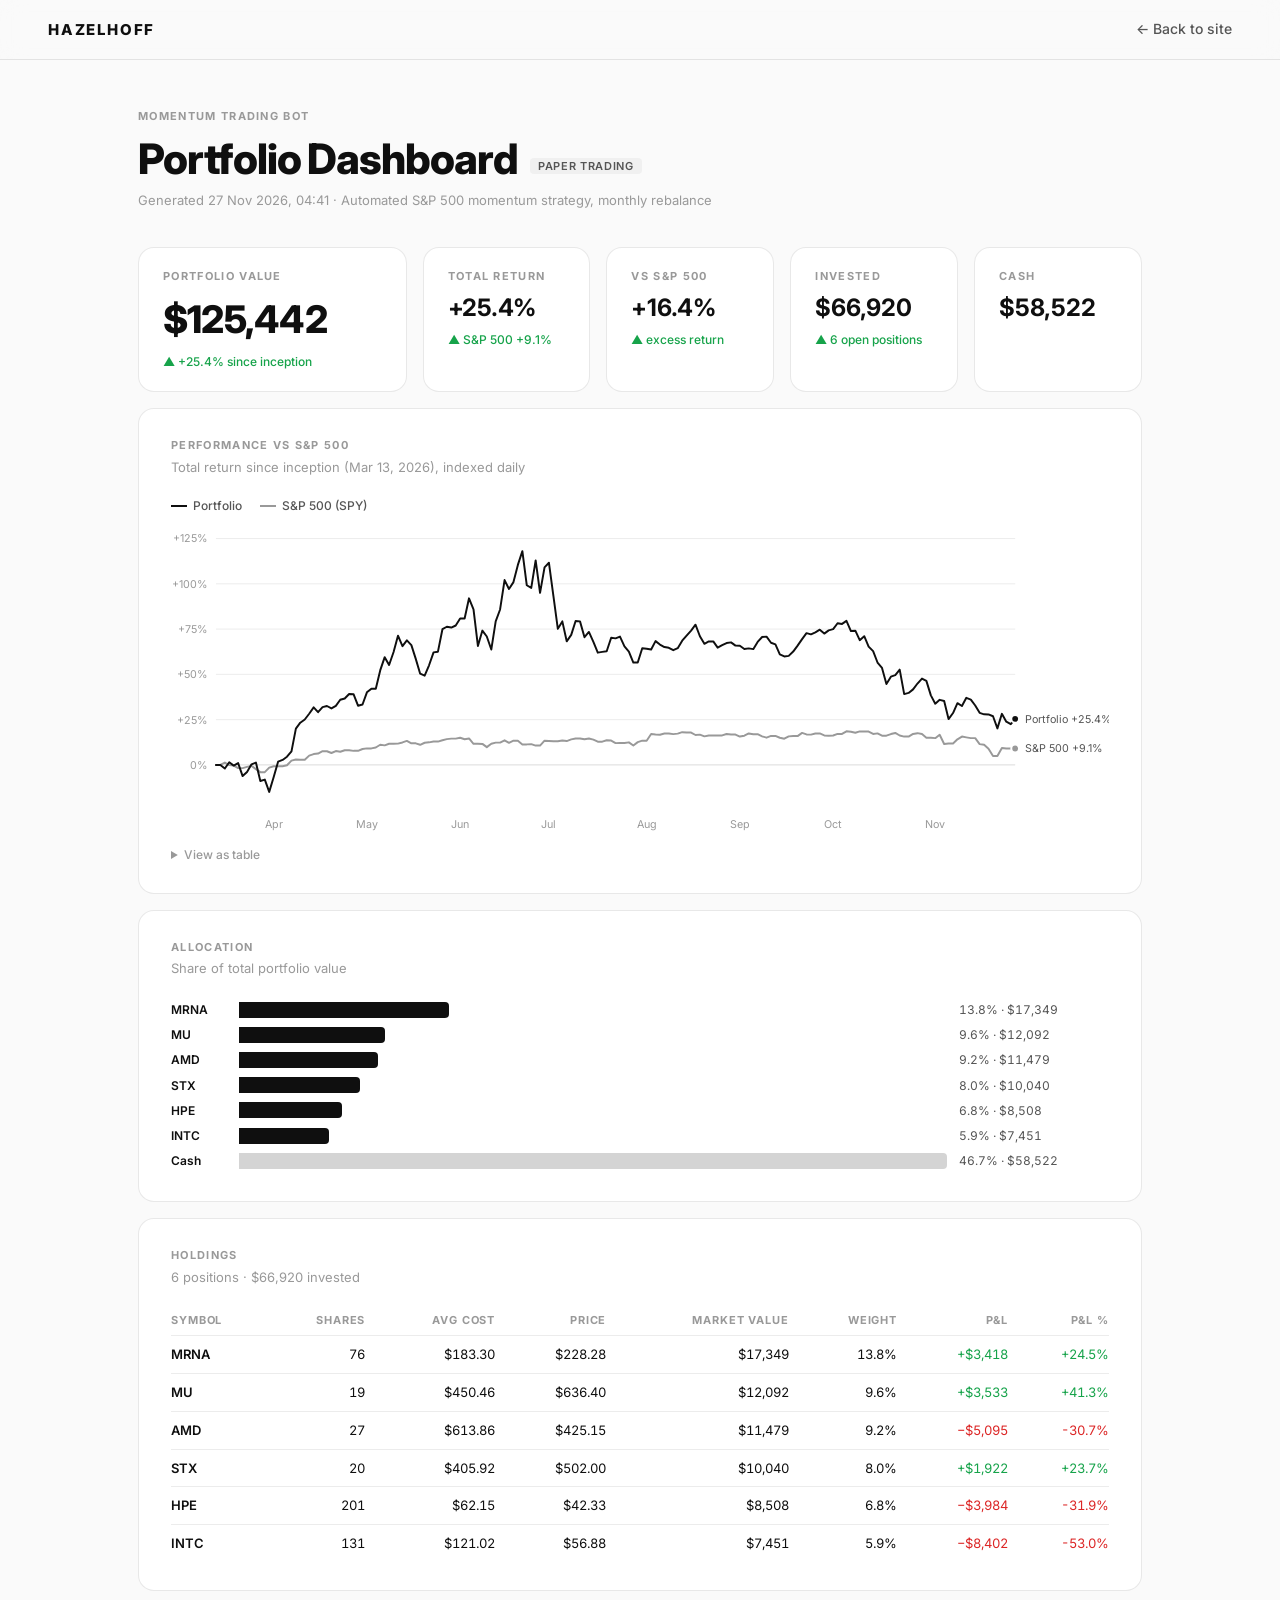
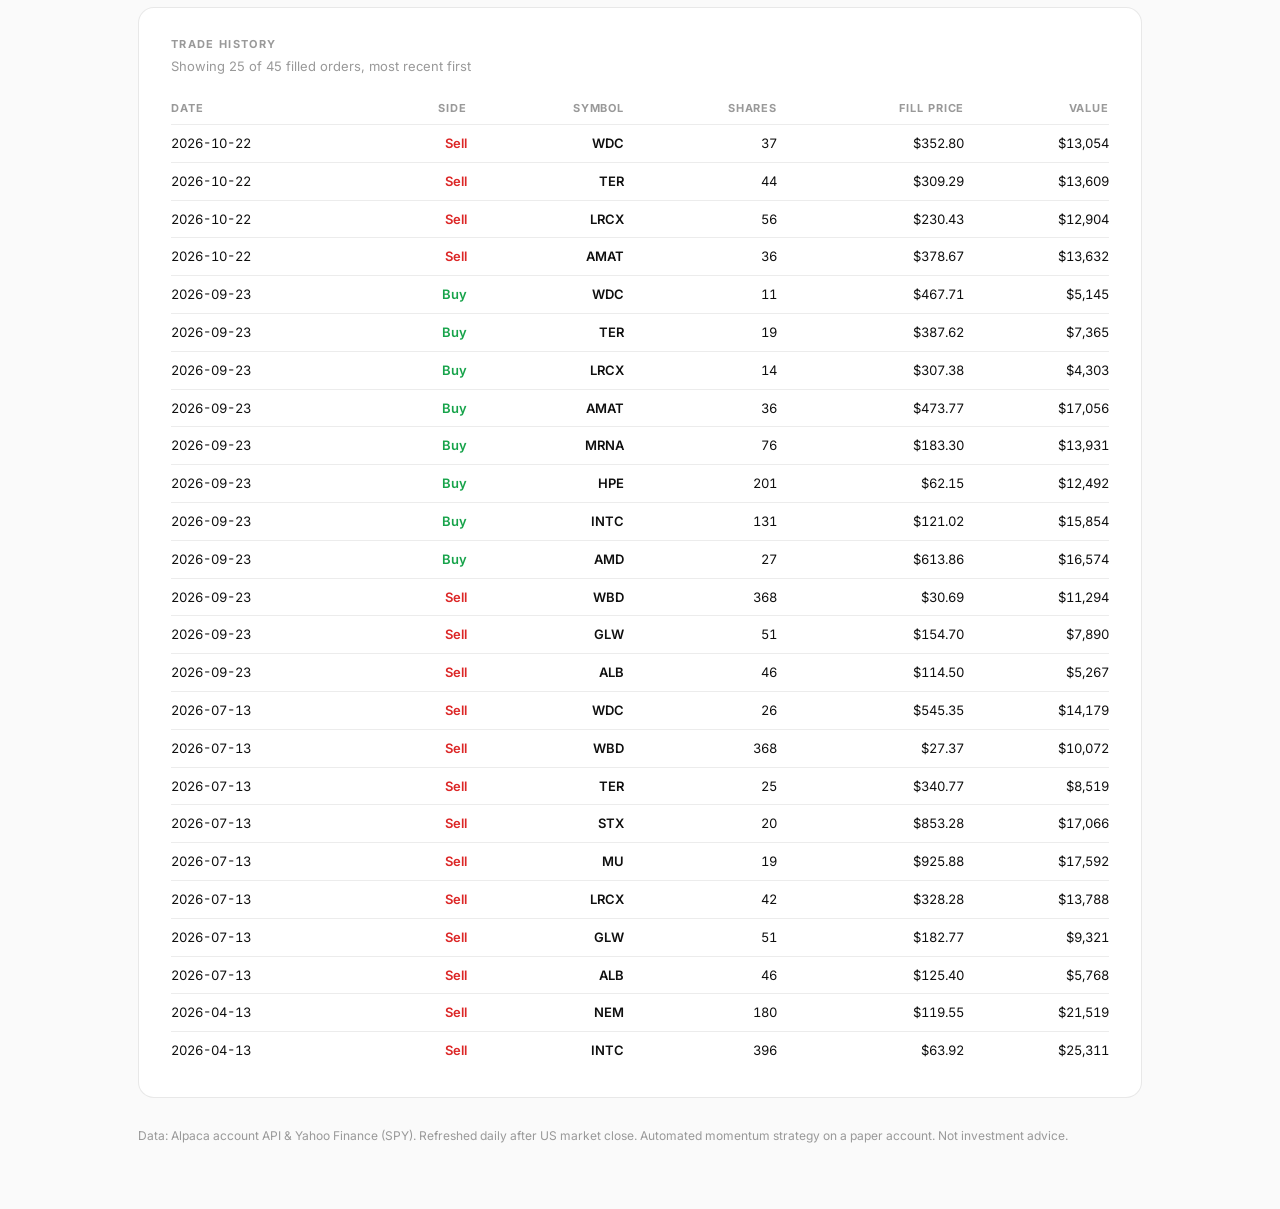
==== commit 3aec7763: "Update trading dashboard" ====
--- a/tradingbot/index.html
+++ b/tradingbot/index.html
@@ -207,7 +207,7 @@
   d.textContent = "Dashboard script error: " + msg + " (line " + line + ":" + col + ")";
   document.body.prepend(d);
 };
-const DATA = {"generated": "26 Nov 2026, 04:40", "inception": "Mar 13, 2026", "account": {"equity": 122479.42, "cash": 58522.03, "invested": 63957.39, "positions": 6}, "returns": {"portfolio": 22.48, "spy": 9.06, "excess": 13.42}, "history": {"dates": ["2026-03-13", "2026-03-14", "2026-03-17", "2026-03-18", "2026-03-19", "2026-03-20", "2026-03-21", "2026-03-24", "2026-03-25", "2026-03-26", "2026-03-27", "2026-03-28", "2026-03-31", "2026-04-01", "2026-04-02", "2026-04-03", "2026-04-07", "2026-04-08", "2026-04-09", "2026-04-10", "2026-04-11", "2026-04-14", "2026-04-15", "2026-04-16", "2026-04-17", "2026-04-18", "2026-04-21", "2026-04-22", "2026-04-23", "2026-04-24", "2026-04-25", "2026-04-28", "2026-04-29", "2026-04-30", "2026-05-01", "2026-05-02", "2026-05-05", "2026-05-06", "2026-05-07", "2026-05-08", "2026-05-09", "2026-05-12", "2026-05-13", "2026-05-14", "2026-05-15", "2026-05-16", "2026-05-19", "2026-05-20", "2026-05-21", "2026-05-22", "2026-05-23", "2026-05-27", "2026-05-28", "2026-05-29", "2026-05-30", "2026-06-02", "2026-06-03", "2026-06-04", "2026-06-05", "2026-06-06", "2026-06-09", "2026-06-10", "2026-06-11", "2026-06-12", "2026-06-13", "2026-06-16", "2026-06-17", "2026-06-18", "2026-06-19", "2026-06-23", "2026-06-24", "2026-06-25", "2026-06-26", "2026-06-27", "2026-06-30", "2026-07-01", "2026-07-02", "2026-07-03", "2026-07-07", "2026-07-08", "2026-07-09", "2026-07-10", "2026-07-11", "2026-07-14", "2026-07-15", "2026-07-16", "2026-07-17", "2026-07-18", "2026-07-21", "2026-07-22", "2026-07-23", "2026-07-24", "2026-07-25", "2026-07-28", "2026-07-29", "2026-07-30", "2026-07-31", "2026-08-01", "2026-08-04", "2026-08-05", "2026-08-06", "2026-08-07", "2026-08-08", "2026-08-11", "2026-08-12", "2026-08-13", "2026-08-14", "2026-08-15", "2026-08-18", "2026-08-19", "2026-08-20", "2026-08-21", "2026-08-22", "2026-08-25", "2026-08-26", "2026-08-27", "2026-08-28", "2026-08-29", "2026-09-01", "2026-09-02", "2026-09-03", "2026-09-04", "2026-09-05", "2026-09-09", "2026-09-10", "2026-09-11", "2026-09-12", "2026-09-15", "2026-09-16", "2026-09-17", "2026-09-18", "2026-09-19", "2026-09-22", "2026-09-23", "2026-09-24", "2026-09-25", "2026-09-26", "2026-09-29", "2026-09-30", "2026-10-01", "2026-10-02", "2026-10-03", "2026-10-06", "2026-10-07", "2026-10-08", "2026-10-09", "2026-10-10", "2026-10-13", "2026-10-14", "2026-10-15", "2026-10-16", "2026-10-17", "2026-10-20", "2026-10-21", "2026-10-22", "2026-10-23", "2026-10-24", "2026-10-27", "2026-10-28", "2026-10-29", "2026-10-30", "2026-10-31", "2026-11-03", "2026-11-04", "2026-11-05", "2026-11-06", "2026-11-07", "2026-11-10", "2026-11-11", "2026-11-12", "2026-11-13", "2026-11-14", "2026-11-17", "2026-11-18", "2026-11-19", "2026-11-20", "2026-11-21", "2026-11-24", "2026-11-25", "2026-11-26"], "portfolio": [0.0, 0.0, -1.98, 1.47, -0.37, 1.04, -6.15, -3.88, 0.32, 1.27, -8.91, -8.08, -14.91, -6.66, 1.76, 2.76, 4.5, 7.48, 20.04, 23.31, 25.06, 28.27, 31.75, 29.13, 31.88, 32.52, 31.2, 32.63, 35.99, 36.67, 39.19, 39.01, 32.68, 33.34, 40.06, 42.06, 42.06, 52.15, 59.53, 55.21, 62.35, 71.4, 65.53, 68.79, 66.13, 58.52, 50.38, 49.32, 55.05, 62.16, 62.55, 74.94, 76.32, 75.85, 77.02, 80.81, 80.81, 92.01, 85.96, 65.71, 74.2, 70.89, 63.7, 79.29, 85.87, 102.09, 97.18, 100.97, 110.47, 118.07, 99.24, 97.78, 112.96, 95.01, 109.09, 111.64, 93.21, 75.18, 79.25, 68.26, 71.83, 79.46, 79.24, 70.52, 73.44, 67.99, 61.99, 62.41, 62.73, 70.24, 69.86, 70.84, 65.44, 62.54, 56.56, 56.56, 64.42, 64.14, 63.73, 68.34, 66.46, 65.09, 64.69, 63.32, 64.47, 68.65, 71.44, 74.19, 77.43, 71.05, 66.89, 68.2, 68.21, 64.73, 66.1, 67.3, 67.65, 65.9, 65.78, 64.01, 64.37, 63.96, 67.95, 70.61, 70.87, 67.46, 66.57, 61.02, 59.9, 60.24, 62.59, 65.9, 69.48, 72.77, 72.11, 73.2, 74.66, 72.52, 74.31, 75.0, 78.26, 77.86, 79.51, 73.9, 74.13, 68.91, 71.04, 65.32, 62.84, 56.54, 53.57, 44.6, 48.7, 49.59, 52.63, 39.1, 39.75, 41.69, 44.96, 47.7, 46.4, 38.39, 33.77, 35.93, 35.31, 25.31, 28.67, 34.08, 32.55, 37.09, 36.08, 32.79, 28.77, 27.95, 27.87, 26.87, 20.18, 28.2, 23.83, 22.48], "spy": [0.0, 0.0, 1.28, -0.13, -0.38, -1.8, -1.8, -1.11, -0.56, -2.33, -4.0, -4.0, -1.54, -0.79, -0.7, -0.7, -0.19, 2.35, 2.94, 2.87, 2.87, 5.14, 5.97, 6.23, 7.52, 7.52, 6.6, 7.68, 7.26, 8.09, 8.09, 7.75, 7.74, 8.81, 9.11, 9.11, 9.58, 11.1, 10.76, 11.68, 11.68, 11.76, 12.39, 13.28, 11.91, 11.91, 11.09, 12.23, 12.45, 12.89, 12.89, 13.62, 14.25, 14.53, 14.53, 15.0, 14.19, 14.63, 11.67, 11.67, 11.59, 9.83, 11.7, 12.3, 12.3, 13.6, 12.18, 13.35, 13.35, 11.35, 11.3, 11.46, 10.66, 10.66, 13.35, 13.2, 13.05, 13.05, 13.5, 13.15, 14.1, 14.6, 14.6, 14.12, 14.58, 13.95, 12.83, 12.83, 13.58, 13.45, 12.05, 12.16, 12.16, 12.46, 10.73, 12.58, 13.39, 13.39, 17.08, 16.85, 16.66, 17.38, 17.38, 16.97, 17.26, 18.08, 17.84, 17.84, 16.49, 16.74, 15.76, 16.23, 16.23, 16.26, 16.29, 17.05, 16.78, 16.78, 15.63, 16.15, 17.36, 16.91, 16.91, 15.73, 15.03, 16.01, 16.01, 14.97, 14.46, 15.76, 15.91, 15.91, 17.69, 16.84, 16.74, 17.38, 17.38, 16.29, 16.05, 16.26, 17.12, 17.12, 18.55, 18.27, 17.77, 18.48, 18.48, 18.39, 17.11, 17.44, 16.14, 16.14, 17.03, 17.64, 16.25, 15.65, 15.65, 17.12, 17.52, 17.07, 15.0, 15.0, 14.79, 16.69, 11.54, 11.89, 11.89, 14.12, 15.62, 15.21, 14.79, 14.79, 11.46, 11.11, 8.93, 4.97, 4.97, 9.38, 9.06, 9.06], "equity": [100000.0, 100000.0, 98023.47, 101469.39, 99632.99, 101036.57, 93847.29, 96124.99, 100318.43, 101273.43, 91086.67, 91920.55, 85093.23, 93342.73, 101762.37, 102760.29, 104504.33, 107477.39, 120038.39, 123306.83, 125056.35, 128267.98, 131745.0, 129131.74, 131879.76, 132520.64, 131195.72, 132632.7, 135986.34, 136669.08, 139193.4, 139006.28, 132678.48, 133343.92, 140056.0, 142056.96, 142056.96, 152147.14, 159528.62, 155211.22, 162349.62, 171399.66, 165534.36, 168788.94, 166128.62, 158520.12, 150382.26, 149320.4, 155053.9, 162155.32, 162545.56, 174942.44, 176323.72, 175846.1, 177015.72, 180808.6, 180808.6, 192008.78, 185964.1, 165710.78, 174200.24, 170886.18, 163701.14, 179293.86, 185873.1, 202090.26, 197179.12, 200972.72, 210469.24, 218066.84, 199236.42, 197782.74, 212963.6, 195006.5, 209090.7, 211638.42, 193209.96, 175183.86, 179247.0, 168258.44, 171826.18, 179457.24, 179238.62, 170515.97, 173440.54, 167993.54, 161988.26, 162414.61, 162732.37, 170237.2, 169861.79, 170835.03, 165436.09, 162542.08, 156560.56, 156560.56, 164415.82, 164142.7, 163725.47, 168344.21, 166460.93, 165088.75, 164693.07, 163318.53, 164474.7, 168645.72, 171437.76, 174193.73, 177427.59, 171045.3, 166891.32, 168195.72, 168210.51, 164731.81, 166099.45, 167302.59, 167653.34, 165900.2, 165776.0, 164011.67, 164369.32, 163957.06, 167953.01, 170610.83, 170874.05, 167463.53, 166566.31, 161017.38, 159902.17, 160240.23, 162594.42, 165904.63, 169482.13, 172770.45, 172108.79, 173202.71, 174656.26, 172518.6, 174307.41, 174998.11, 178264.48, 177859.03, 179514.44, 173901.7, 174125.79, 168908.07, 171044.32, 165319.34, 162839.73, 156544.22, 153572.0, 144595.65, 148698.26, 149593.67, 152628.01, 139097.94, 139749.81, 141685.13, 144964.14, 147695.13, 146399.7, 138391.66, 133768.46, 135928.42, 135308.0, 125314.71, 128665.8, 134083.35, 132554.23, 137087.62, 136080.25, 132793.21, 128766.63, 127946.24, 127873.53, 126868.21, 120177.04, 128199.31, 123833.8, 122479.42]}, "positions": [{"symbol": "MRNA", "qty": 76, "avg_entry": 183.3, "price": 220.84, "value": 16783.84, "weight": 0.137033960480871, "pnl": 2853.04, "pnl_pct": 0.2048}, {"symbol": "MU", "qty": 19, "avg_entry": 450.461842, "price": 601.25, "value": 11423.75, "weight": 0.09327077153043344, "pnl": 2864.975002, "pnl_pct": 0.33474}, {"symbol": "AMD", "qty": 27, "avg_entry": 613.86, "price": 406.03, "value": 10962.81, "weight": 0.08950736376772522, "pnl": -5611.41, "pnl_pct": -0.33856}, {"symbol": "STX", "qty": 20, "avg_entry": 405.92175, "price": 472.33, "value": 9446.6, "weight": 0.07712805955482153, "pnl": 1328.165, "pnl_pct": 0.1636}, {"symbol": "HPE", "qty": 201, "avg_entry": 62.15, "price": 40.82, "value": 8204.82, "weight": 0.06698937666425919, "pnl": -4287.33, "pnl_pct": -0.3432}, {"symbol": "INTC", "qty": 131, "avg_entry": 121.02, "price": 54.47, "value": 7135.57, "weight": 0.058259338589291165, "pnl": -8718.05, "pnl_pct": -0.54991}], "trades": [{"date": "2026-10-22", "side": "sell", "symbol": "WDC", "qty": 37, "price": 352.8, "value": 13053.55}, {"date": "2026-10-22", "side": "sell", "symbol": "TER", "qty": 44, "price": 309.29, "value": 13608.78}, {"date": "2026-10-22", "side": "sell", "symbol": "LRCX", "qty": 56, "price": 230.43, "value": 12904.08}, {"date": "2026-10-22", "side": "sell", "symbol": "AMAT", "qty": 36, "price": 378.67, "value": 13631.96}, {"date": "2026-09-23", "side": "buy", "symbol": "WDC", "qty": 11, "price": 467.71, "value": 5144.81}, {"date": "2026-09-23", "side": "buy", "symbol": "TER", "qty": 19, "price": 387.62, "value": 7364.78}, {"date": "2026-09-23", "side": "buy", "symbol": "LRCX", "qty": 14, "price": 307.38, "value": 4303.32}, {"date": "2026-09-23", "side": "buy", "symbol": "AMAT", "qty": 36, "price": 473.77, "value": 17055.87}, {"date": "2026-09-23", "side": "buy", "symbol": "MRNA", "qty": 76, "price": 183.3, "value": 13930.8}, {"date": "2026-09-23", "side": "buy", "symbol": "HPE", "qty": 201, "price": 62.15, "value": 12492.15}, {"date": "2026-09-23", "side": "buy", "symbol": "INTC", "qty": 131, "price": 121.02, "value": 15853.62}, {"date": "2026-09-23", "side": "buy", "symbol": "AMD", "qty": 27, "price": 613.86, "value": 16574.22}, {"date": "2026-09-23", "side": "sell", "symbol": "WBD", "qty": 368, "price": 30.69, "value": 11293.92}, {"date": "2026-09-23", "side": "sell", "symbol": "GLW", "qty": 51, "price": 154.7, "value": 7889.7}, {"date": "2026-09-23", "side": "sell", "symbol": "ALB", "qty": 46, "price": 114.5, "value": 5267.0}, {"date": "2026-07-13", "side": "sell", "symbol": "WDC", "qty": 26, "price": 545.35, "value": 14179.1}, {"date": "2026-07-13", "side": "sell", "symbol": "WBD", "qty": 368, "price": 27.37, "value": 10072.16}, {"date": "2026-07-13", "side": "sell", "symbol": "TER", "qty": 25, "price": 340.77, "value": 8519.25}, {"date": "2026-07-13", "side": "sell", "symbol": "STX", "qty": 20, "price": 853.28, "value": 17065.6}, {"date": "2026-07-13", "side": "sell", "symbol": "MU", "qty": 19, "price": 925.88, "value": 17591.72}, {"date": "2026-07-13", "side": "sell", "symbol": "LRCX", "qty": 42, "price": 328.28, "value": 13787.76}, {"date": "2026-07-13", "side": "sell", "symbol": "GLW", "qty": 51, "price": 182.77, "value": 9321.27}, {"date": "2026-07-13", "side": "sell", "symbol": "ALB", "qty": 46, "price": 125.4, "value": 5768.4}, {"date": "2026-04-13", "side": "sell", "symbol": "NEM", "qty": 180, "price": 119.55, "value": 21519.22}, {"date": "2026-04-13", "side": "sell", "symbol": "INTC", "qty": 396, "price": 63.92, "value": 25310.99}, {"date": "2026-03-16", "side": "buy", "symbol": "NEM", "qty": 90, "price": 109.87, "value": 9888.21}, {"date": "2026-03-16", "side": "buy", "symbol": "INTC", "qty": 198, "price": 48.91, "value": 9684.18}, {"date": "2026-03-16", "side": "buy", "symbol": "WBD", "qty": 368, "price": 27.24, "value": 10024.32}, {"date": "2026-03-16", "side": "buy", "symbol": "WDC", "qty": 26, "price": 288.19, "value": 7492.94}, {"date": "2026-03-16", "side": "buy", "symbol": "LRCX", "qty": 42, "price": 219.79, "value": 9231.12}, {"date": "2026-03-16", "side": "buy", "symbol": "TER", "qty": 25, "price": 298.91, "value": 7472.72}, {"date": "2026-03-16", "side": "buy", "symbol": "MU", "qty": 19, "price": 449.52, "value": 8540.79}, {"date": "2026-03-16", "side": "buy", "symbol": "STX", "qty": 20, "price": 404.95, "value": 8099.05}, {"date": "2026-03-16", "side": "buy", "symbol": "ALB", "qty": 46, "price": 162.68, "value": 7483.41}, {"date": "2026-03-16", "side": "buy", "symbol": "GLW", "qty": 51, "price": 134.75, "value": 6872.39}, {"date": "2026-03-16", "side": "buy", "symbol": "TER", "qty": 25, "price": 297.99, "value": 7449.75}, {"date": "2026-03-16", "side": "buy", "symbol": "STX", "qty": 20, "price": 406.89, "value": 8137.82}, {"date": "2026-03-16", "side": "buy", "symbol": "LRCX", "qty": 42, "price": 219.28, "value": 9209.68}, {"date": "2026-03-16", "side": "buy", "symbol": "NEM", "qty": 90, "price": 109.56, "value": 9860.5}, {"date": "2026-03-16", "side": "buy", "symbol": "WBD", "qty": 368, "price": 27.23, "value": 10018.81}, {"date": "2026-03-16", "side": "buy", "symbol": "INTC", "qty": 198, "price": 48.78, "value": 9658.49}, {"date": "2026-03-16", "side": "buy", "symbol": "WDC", "qty": 26, "price": 288.66, "value": 7505.07}, {"date": "2026-03-16", "side": "buy", "symbol": "GLW", "qty": 51, "price": 134.69, "value": 6868.95}, {"date": "2026-03-16", "side": "buy", "symbol": "MU", "qty": 19, "price": 451.41, "value": 8576.76}, {"date": "2026-03-16", "side": "buy", "symbol": "ALB", "qty": 46, "price": 162.68, "value": 7483.29}], "paper": true};
+const DATA = {"generated": "27 Nov 2026, 04:41", "inception": "Mar 13, 2026", "account": {"equity": 125441.57, "cash": 58522.03, "invested": 66919.54, "positions": 6}, "returns": {"portfolio": 25.44, "spy": 9.06, "excess": 16.38}, "history": {"dates": ["2026-03-13", "2026-03-14", "2026-03-17", "2026-03-18", "2026-03-19", "2026-03-20", "2026-03-21", "2026-03-24", "2026-03-25", "2026-03-26", "2026-03-27", "2026-03-28", "2026-03-31", "2026-04-01", "2026-04-02", "2026-04-03", "2026-04-07", "2026-04-08", "2026-04-09", "2026-04-10", "2026-04-11", "2026-04-14", "2026-04-15", "2026-04-16", "2026-04-17", "2026-04-18", "2026-04-21", "2026-04-22", "2026-04-23", "2026-04-24", "2026-04-25", "2026-04-28", "2026-04-29", "2026-04-30", "2026-05-01", "2026-05-02", "2026-05-05", "2026-05-06", "2026-05-07", "2026-05-08", "2026-05-09", "2026-05-12", "2026-05-13", "2026-05-14", "2026-05-15", "2026-05-16", "2026-05-19", "2026-05-20", "2026-05-21", "2026-05-22", "2026-05-23", "2026-05-27", "2026-05-28", "2026-05-29", "2026-05-30", "2026-06-02", "2026-06-03", "2026-06-04", "2026-06-05", "2026-06-06", "2026-06-09", "2026-06-10", "2026-06-11", "2026-06-12", "2026-06-13", "2026-06-16", "2026-06-17", "2026-06-18", "2026-06-19", "2026-06-23", "2026-06-24", "2026-06-25", "2026-06-26", "2026-06-27", "2026-06-30", "2026-07-01", "2026-07-02", "2026-07-03", "2026-07-07", "2026-07-08", "2026-07-09", "2026-07-10", "2026-07-11", "2026-07-14", "2026-07-15", "2026-07-16", "2026-07-17", "2026-07-18", "2026-07-21", "2026-07-22", "2026-07-23", "2026-07-24", "2026-07-25", "2026-07-28", "2026-07-29", "2026-07-30", "2026-07-31", "2026-08-01", "2026-08-04", "2026-08-05", "2026-08-06", "2026-08-07", "2026-08-08", "2026-08-11", "2026-08-12", "2026-08-13", "2026-08-14", "2026-08-15", "2026-08-18", "2026-08-19", "2026-08-20", "2026-08-21", "2026-08-22", "2026-08-25", "2026-08-26", "2026-08-27", "2026-08-28", "2026-08-29", "2026-09-01", "2026-09-02", "2026-09-03", "2026-09-04", "2026-09-05", "2026-09-09", "2026-09-10", "2026-09-11", "2026-09-12", "2026-09-15", "2026-09-16", "2026-09-17", "2026-09-18", "2026-09-19", "2026-09-22", "2026-09-23", "2026-09-24", "2026-09-25", "2026-09-26", "2026-09-29", "2026-09-30", "2026-10-01", "2026-10-02", "2026-10-03", "2026-10-06", "2026-10-07", "2026-10-08", "2026-10-09", "2026-10-10", "2026-10-13", "2026-10-14", "2026-10-15", "2026-10-16", "2026-10-17", "2026-10-20", "2026-10-21", "2026-10-22", "2026-10-23", "2026-10-24", "2026-10-27", "2026-10-28", "2026-10-29", "2026-10-30", "2026-10-31", "2026-11-03", "2026-11-04", "2026-11-05", "2026-11-06", "2026-11-07", "2026-11-10", "2026-11-11", "2026-11-12", "2026-11-13", "2026-11-14", "2026-11-17", "2026-11-18", "2026-11-19", "2026-11-20", "2026-11-21", "2026-11-24", "2026-11-25", "2026-11-26", "2026-11-27"], "portfolio": [0.0, 0.0, -1.98, 1.47, -0.37, 1.04, -6.15, -3.88, 0.32, 1.27, -8.91, -8.08, -14.91, -6.66, 1.76, 2.76, 4.5, 7.48, 20.04, 23.31, 25.06, 28.27, 31.75, 29.13, 31.88, 32.52, 31.2, 32.63, 35.99, 36.67, 39.19, 39.01, 32.68, 33.34, 40.06, 42.06, 42.06, 52.15, 59.53, 55.21, 62.35, 71.4, 65.53, 68.79, 66.13, 58.52, 50.38, 49.32, 55.05, 62.16, 62.55, 74.94, 76.32, 75.85, 77.02, 80.81, 80.81, 92.01, 85.96, 65.71, 74.2, 70.89, 63.7, 79.29, 85.87, 102.09, 97.18, 100.97, 110.47, 118.07, 99.24, 97.78, 112.96, 95.01, 109.09, 111.64, 93.21, 75.18, 79.25, 68.26, 71.83, 79.46, 79.24, 70.52, 73.44, 67.99, 61.99, 62.41, 62.73, 70.24, 69.86, 70.84, 65.44, 62.54, 56.56, 56.56, 64.42, 64.14, 63.73, 68.34, 66.46, 65.09, 64.69, 63.32, 64.47, 68.65, 71.44, 74.19, 77.43, 71.05, 66.89, 68.2, 68.21, 64.73, 66.1, 67.3, 67.65, 65.9, 65.78, 64.01, 64.37, 63.96, 67.95, 70.61, 70.87, 67.46, 66.57, 61.02, 59.9, 60.24, 62.59, 65.9, 69.48, 72.77, 72.11, 73.2, 74.66, 72.52, 74.31, 75.0, 78.26, 77.86, 79.51, 73.9, 74.13, 68.91, 71.04, 65.32, 62.84, 56.54, 53.57, 44.6, 48.7, 49.59, 52.63, 39.1, 39.75, 41.69, 44.96, 47.7, 46.4, 38.39, 33.77, 35.93, 35.31, 25.31, 28.67, 34.08, 32.55, 37.09, 36.08, 32.79, 28.77, 27.95, 27.87, 26.87, 20.18, 28.2, 23.83, 22.48, 25.44], "spy": [0.0, 0.0, 1.28, -0.13, -0.38, -1.8, -1.8, -1.11, -0.56, -2.33, -4.0, -4.0, -1.54, -0.79, -0.7, -0.7, -0.19, 2.35, 2.94, 2.87, 2.87, 5.14, 5.97, 6.23, 7.52, 7.52, 6.6, 7.68, 7.26, 8.09, 8.09, 7.75, 7.74, 8.81, 9.11, 9.11, 9.58, 11.1, 10.76, 11.68, 11.68, 11.76, 12.39, 13.28, 11.91, 11.91, 11.09, 12.23, 12.45, 12.89, 12.89, 13.62, 14.25, 14.53, 14.53, 15.0, 14.19, 14.63, 11.67, 11.67, 11.59, 9.83, 11.7, 12.3, 12.3, 13.6, 12.18, 13.35, 13.35, 11.35, 11.3, 11.46, 10.66, 10.66, 13.35, 13.2, 13.05, 13.05, 13.5, 13.15, 14.1, 14.6, 14.6, 14.12, 14.58, 13.95, 12.83, 12.83, 13.58, 13.45, 12.05, 12.16, 12.16, 12.46, 10.73, 12.58, 13.39, 13.39, 17.08, 16.85, 16.66, 17.38, 17.38, 16.97, 17.26, 18.08, 17.84, 17.84, 16.49, 16.74, 15.76, 16.23, 16.23, 16.26, 16.29, 17.05, 16.78, 16.78, 15.63, 16.15, 17.36, 16.91, 16.91, 15.73, 15.03, 16.01, 16.01, 14.97, 14.46, 15.76, 15.91, 15.91, 17.69, 16.84, 16.74, 17.38, 17.38, 16.29, 16.05, 16.26, 17.12, 17.12, 18.55, 18.27, 17.77, 18.48, 18.48, 18.39, 17.11, 17.44, 16.14, 16.14, 17.03, 17.64, 16.25, 15.65, 15.65, 17.12, 17.52, 17.07, 15.0, 15.0, 14.79, 16.69, 11.54, 11.89, 11.89, 14.12, 15.62, 15.21, 14.79, 14.79, 11.46, 11.11, 8.93, 4.97, 4.97, 9.38, 9.06, 9.06, 9.06], "equity": [100000.0, 100000.0, 98023.47, 101469.39, 99632.99, 101036.57, 93847.29, 96124.99, 100318.43, 101273.43, 91086.67, 91920.55, 85093.23, 93342.73, 101762.37, 102760.29, 104504.33, 107477.39, 120038.39, 123306.83, 125056.35, 128267.98, 131745.0, 129131.74, 131879.76, 132520.64, 131195.72, 132632.7, 135986.34, 136669.08, 139193.4, 139006.28, 132678.48, 133343.92, 140056.0, 142056.96, 142056.96, 152147.14, 159528.62, 155211.22, 162349.62, 171399.66, 165534.36, 168788.94, 166128.62, 158520.12, 150382.26, 149320.4, 155053.9, 162155.32, 162545.56, 174942.44, 176323.72, 175846.1, 177015.72, 180808.6, 180808.6, 192008.78, 185964.1, 165710.78, 174200.24, 170886.18, 163701.14, 179293.86, 185873.1, 202090.26, 197179.12, 200972.72, 210469.24, 218066.84, 199236.42, 197782.74, 212963.6, 195006.5, 209090.7, 211638.42, 193209.96, 175183.86, 179247.0, 168258.44, 171826.18, 179457.24, 179238.62, 170515.97, 173440.54, 167993.54, 161988.26, 162414.61, 162732.37, 170237.2, 169861.79, 170835.03, 165436.09, 162542.08, 156560.56, 156560.56, 164415.82, 164142.7, 163725.47, 168344.21, 166460.93, 165088.75, 164693.07, 163318.53, 164474.7, 168645.72, 171437.76, 174193.73, 177427.59, 171045.3, 166891.32, 168195.72, 168210.51, 164731.81, 166099.45, 167302.59, 167653.34, 165900.2, 165776.0, 164011.67, 164369.32, 163957.06, 167953.01, 170610.83, 170874.05, 167463.53, 166566.31, 161017.38, 159902.17, 160240.23, 162594.42, 165904.63, 169482.13, 172770.45, 172108.79, 173202.71, 174656.26, 172518.6, 174307.41, 174998.11, 178264.48, 177859.03, 179514.44, 173901.7, 174125.79, 168908.07, 171044.32, 165319.34, 162839.73, 156544.22, 153572.0, 144595.65, 148698.26, 149593.67, 152628.01, 139097.94, 139749.81, 141685.13, 144964.14, 147695.13, 146399.7, 138391.66, 133768.46, 135928.42, 135308.0, 125314.71, 128665.8, 134083.35, 132554.23, 137087.62, 136080.25, 132793.21, 128766.63, 127946.24, 127873.53, 126868.21, 120177.04, 128199.31, 123833.8, 122479.42, 125441.57]}, "positions": [{"symbol": "MRNA", "qty": 76, "avg_entry": 183.3, "price": 228.28, "value": 17349.28, "weight": 0.13830566693321839, "pnl": 3418.48, "pnl_pct": 0.24539}, {"symbol": "MU", "qty": 19, "avg_entry": 450.461842, "price": 636.4, "value": 12091.6, "weight": 0.09639228845748662, "pnl": 3532.825002, "pnl_pct": 0.41277}, {"symbol": "AMD", "qty": 27, "avg_entry": 613.86, "price": 425.15, "value": 11479.05, "weight": 0.09150913847777893, "pnl": -5095.17, "pnl_pct": -0.30742}, {"symbol": "STX", "qty": 20, "avg_entry": 405.92175, "price": 502.0, "value": 10040.0, "weight": 0.08003726356422357, "pnl": 1921.565, "pnl_pct": 0.23669}, {"symbol": "HPE", "qty": 201, "avg_entry": 62.15, "price": 42.33, "value": 8508.33, "weight": 0.06782703692244922, "pnl": -3983.82, "pnl_pct": -0.31891}, {"symbol": "INTC", "qty": 131, "avg_entry": 121.02, "price": 56.88, "value": 7451.28, "weight": 0.059400404507054555, "pnl": -8402.34, "pnl_pct": -0.53}], "trades": [{"date": "2026-10-22", "side": "sell", "symbol": "WDC", "qty": 37, "price": 352.8, "value": 13053.55}, {"date": "2026-10-22", "side": "sell", "symbol": "TER", "qty": 44, "price": 309.29, "value": 13608.78}, {"date": "2026-10-22", "side": "sell", "symbol": "LRCX", "qty": 56, "price": 230.43, "value": 12904.08}, {"date": "2026-10-22", "side": "sell", "symbol": "AMAT", "qty": 36, "price": 378.67, "value": 13631.96}, {"date": "2026-09-23", "side": "buy", "symbol": "WDC", "qty": 11, "price": 467.71, "value": 5144.81}, {"date": "2026-09-23", "side": "buy", "symbol": "TER", "qty": 19, "price": 387.62, "value": 7364.78}, {"date": "2026-09-23", "side": "buy", "symbol": "LRCX", "qty": 14, "price": 307.38, "value": 4303.32}, {"date": "2026-09-23", "side": "buy", "symbol": "AMAT", "qty": 36, "price": 473.77, "value": 17055.87}, {"date": "2026-09-23", "side": "buy", "symbol": "MRNA", "qty": 76, "price": 183.3, "value": 13930.8}, {"date": "2026-09-23", "side": "buy", "symbol": "HPE", "qty": 201, "price": 62.15, "value": 12492.15}, {"date": "2026-09-23", "side": "buy", "symbol": "INTC", "qty": 131, "price": 121.02, "value": 15853.62}, {"date": "2026-09-23", "side": "buy", "symbol": "AMD", "qty": 27, "price": 613.86, "value": 16574.22}, {"date": "2026-09-23", "side": "sell", "symbol": "WBD", "qty": 368, "price": 30.69, "value": 11293.92}, {"date": "2026-09-23", "side": "sell", "symbol": "GLW", "qty": 51, "price": 154.7, "value": 7889.7}, {"date": "2026-09-23", "side": "sell", "symbol": "ALB", "qty": 46, "price": 114.5, "value": 5267.0}, {"date": "2026-07-13", "side": "sell", "symbol": "WDC", "qty": 26, "price": 545.35, "value": 14179.1}, {"date": "2026-07-13", "side": "sell", "symbol": "WBD", "qty": 368, "price": 27.37, "value": 10072.16}, {"date": "2026-07-13", "side": "sell", "symbol": "TER", "qty": 25, "price": 340.77, "value": 8519.25}, {"date": "2026-07-13", "side": "sell", "symbol": "STX", "qty": 20, "price": 853.28, "value": 17065.6}, {"date": "2026-07-13", "side": "sell", "symbol": "MU", "qty": 19, "price": 925.88, "value": 17591.72}, {"date": "2026-07-13", "side": "sell", "symbol": "LRCX", "qty": 42, "price": 328.28, "value": 13787.76}, {"date": "2026-07-13", "side": "sell", "symbol": "GLW", "qty": 51, "price": 182.77, "value": 9321.27}, {"date": "2026-07-13", "side": "sell", "symbol": "ALB", "qty": 46, "price": 125.4, "value": 5768.4}, {"date": "2026-04-13", "side": "sell", "symbol": "NEM", "qty": 180, "price": 119.55, "value": 21519.22}, {"date": "2026-04-13", "side": "sell", "symbol": "INTC", "qty": 396, "price": 63.92, "value": 25310.99}, {"date": "2026-03-16", "side": "buy", "symbol": "NEM", "qty": 90, "price": 109.87, "value": 9888.21}, {"date": "2026-03-16", "side": "buy", "symbol": "INTC", "qty": 198, "price": 48.91, "value": 9684.18}, {"date": "2026-03-16", "side": "buy", "symbol": "WBD", "qty": 368, "price": 27.24, "value": 10024.32}, {"date": "2026-03-16", "side": "buy", "symbol": "WDC", "qty": 26, "price": 288.19, "value": 7492.94}, {"date": "2026-03-16", "side": "buy", "symbol": "LRCX", "qty": 42, "price": 219.79, "value": 9231.12}, {"date": "2026-03-16", "side": "buy", "symbol": "TER", "qty": 25, "price": 298.91, "value": 7472.72}, {"date": "2026-03-16", "side": "buy", "symbol": "MU", "qty": 19, "price": 449.52, "value": 8540.79}, {"date": "2026-03-16", "side": "buy", "symbol": "STX", "qty": 20, "price": 404.95, "value": 8099.05}, {"date": "2026-03-16", "side": "buy", "symbol": "ALB", "qty": 46, "price": 162.68, "value": 7483.41}, {"date": "2026-03-16", "side": "buy", "symbol": "GLW", "qty": 51, "price": 134.75, "value": 6872.39}, {"date": "2026-03-16", "side": "buy", "symbol": "TER", "qty": 25, "price": 297.99, "value": 7449.75}, {"date": "2026-03-16", "side": "buy", "symbol": "STX", "qty": 20, "price": 406.89, "value": 8137.82}, {"date": "2026-03-16", "side": "buy", "symbol": "LRCX", "qty": 42, "price": 219.28, "value": 9209.68}, {"date": "2026-03-16", "side": "buy", "symbol": "NEM", "qty": 90, "price": 109.56, "value": 9860.5}, {"date": "2026-03-16", "side": "buy", "symbol": "WBD", "qty": 368, "price": 27.23, "value": 10018.81}, {"date": "2026-03-16", "side": "buy", "symbol": "INTC", "qty": 198, "price": 48.78, "value": 9658.49}, {"date": "2026-03-16", "side": "buy", "symbol": "WDC", "qty": 26, "price": 288.66, "value": 7505.07}, {"date": "2026-03-16", "side": "buy", "symbol": "GLW", "qty": 51, "price": 134.69, "value": 6868.95}, {"date": "2026-03-16", "side": "buy", "symbol": "MU", "qty": 19, "price": 451.41, "value": 8576.76}, {"date": "2026-03-16", "side": "buy", "symbol": "ALB", "qty": 46, "price": 162.68, "value": 7483.29}], "paper": true};
 
 const fmt$ = n => "$" + n.toLocaleString("en-US", {minimumFractionDigits: 0, maximumFractionDigits: 0});
 const fmt$2 = n => "$" + n.toLocaleString("en-US", {minimumFractionDigits: 2, maximumFractionDigits: 2});
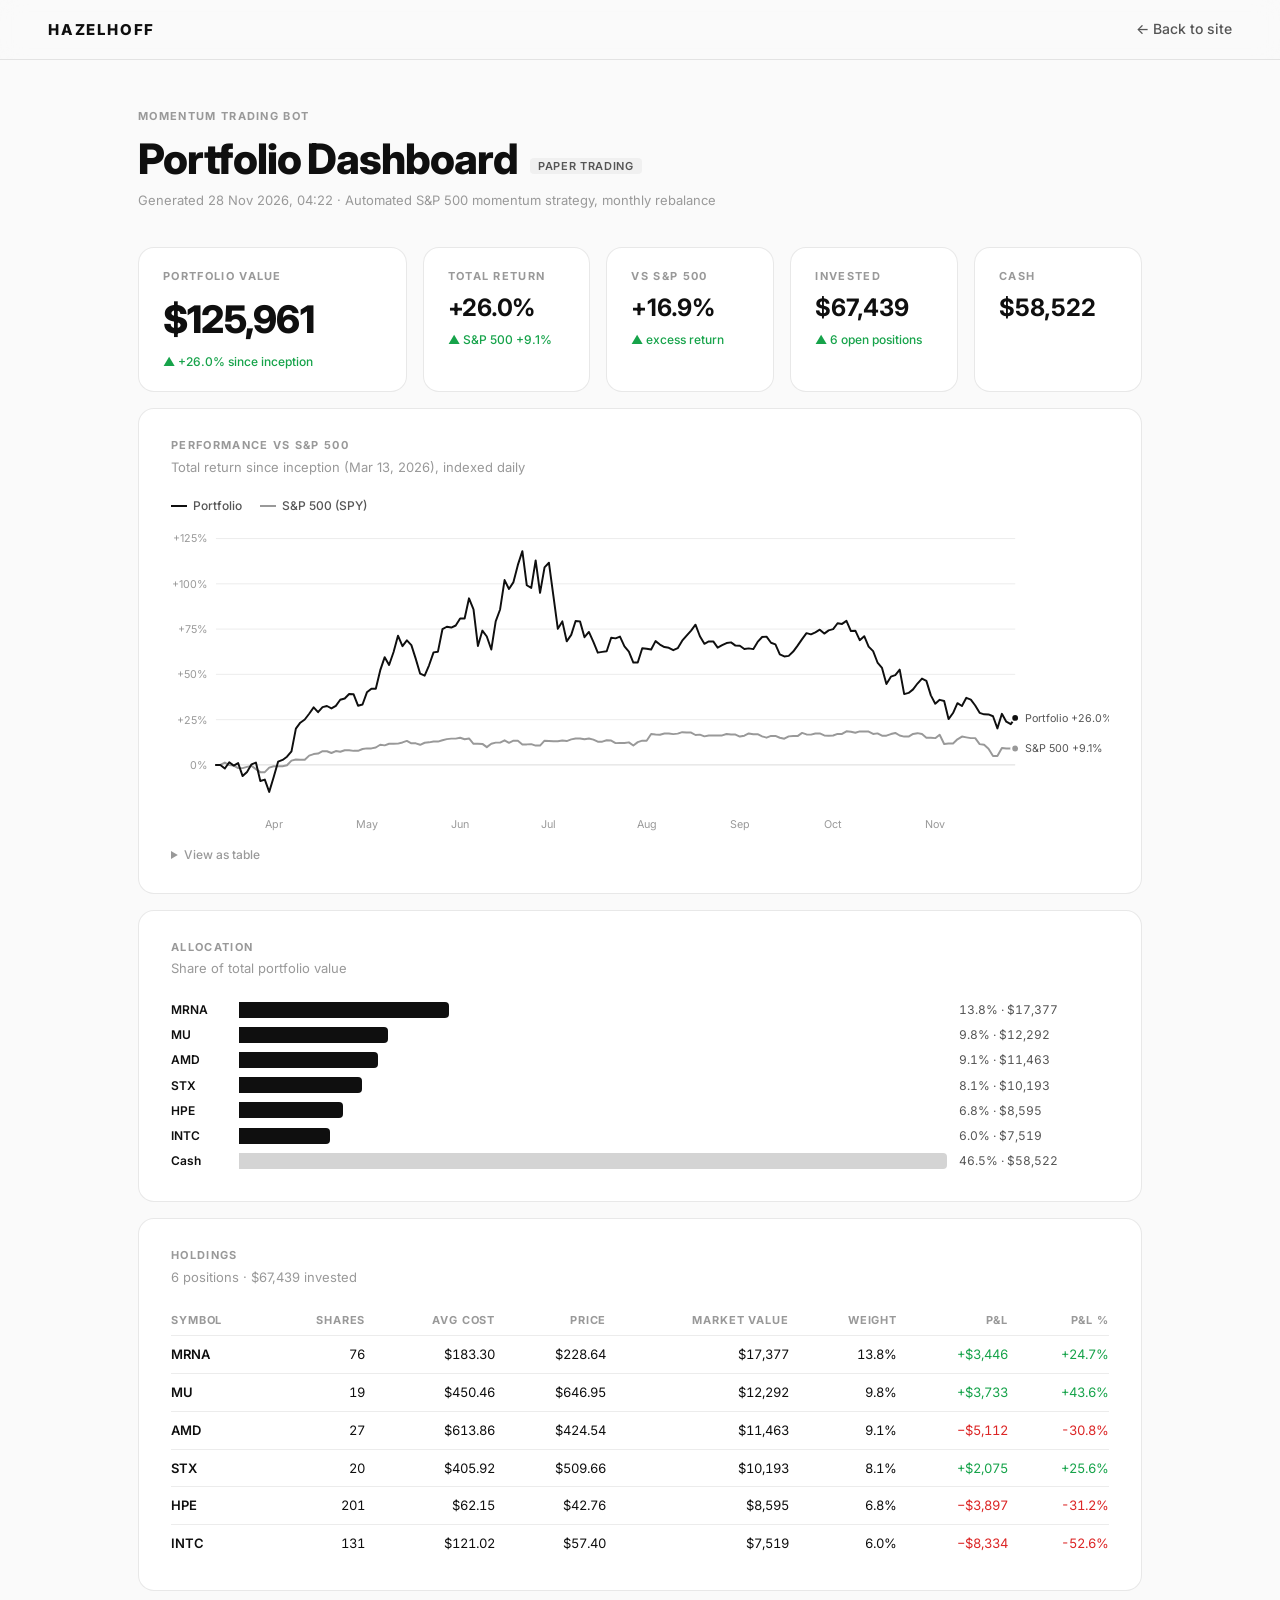
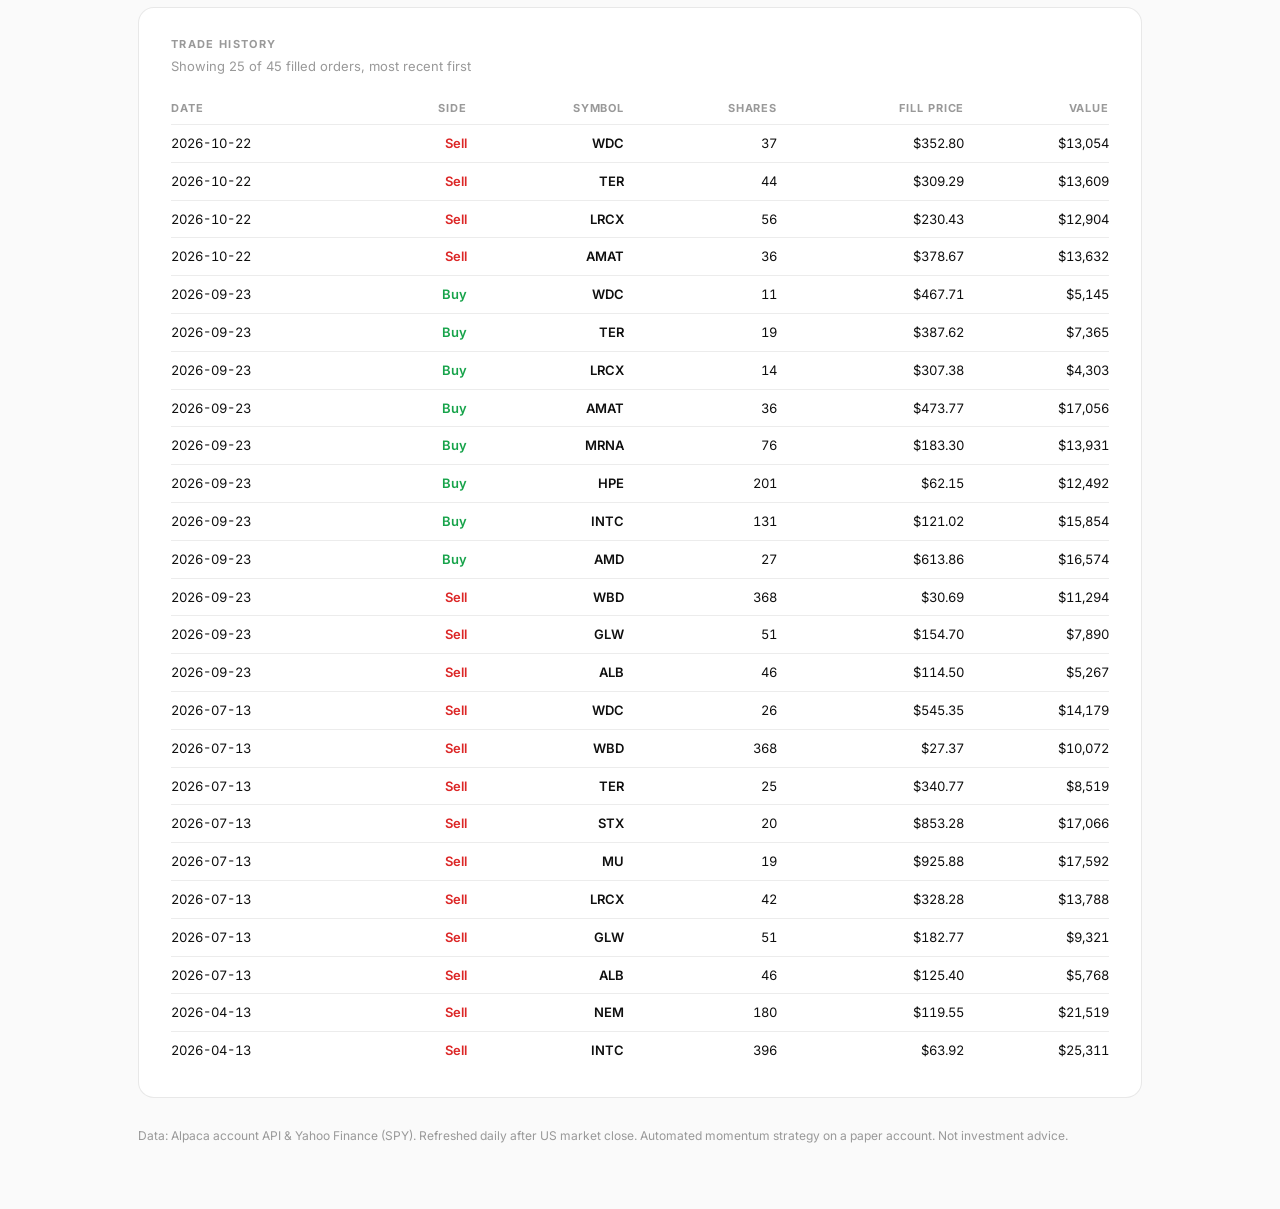
==== commit 77888667: "Update trading dashboard" ====
--- a/tradingbot/index.html
+++ b/tradingbot/index.html
@@ -207,7 +207,7 @@
   d.textContent = "Dashboard script error: " + msg + " (line " + line + ":" + col + ")";
   document.body.prepend(d);
 };
-const DATA = {"generated": "27 Nov 2026, 04:41", "inception": "Mar 13, 2026", "account": {"equity": 125441.57, "cash": 58522.03, "invested": 66919.54, "positions": 6}, "returns": {"portfolio": 25.44, "spy": 9.06, "excess": 16.38}, "history": {"dates": ["2026-03-13", "2026-03-14", "2026-03-17", "2026-03-18", "2026-03-19", "2026-03-20", "2026-03-21", "2026-03-24", "2026-03-25", "2026-03-26", "2026-03-27", "2026-03-28", "2026-03-31", "2026-04-01", "2026-04-02", "2026-04-03", "2026-04-07", "2026-04-08", "2026-04-09", "2026-04-10", "2026-04-11", "2026-04-14", "2026-04-15", "2026-04-16", "2026-04-17", "2026-04-18", "2026-04-21", "2026-04-22", "2026-04-23", "2026-04-24", "2026-04-25", "2026-04-28", "2026-04-29", "2026-04-30", "2026-05-01", "2026-05-02", "2026-05-05", "2026-05-06", "2026-05-07", "2026-05-08", "2026-05-09", "2026-05-12", "2026-05-13", "2026-05-14", "2026-05-15", "2026-05-16", "2026-05-19", "2026-05-20", "2026-05-21", "2026-05-22", "2026-05-23", "2026-05-27", "2026-05-28", "2026-05-29", "2026-05-30", "2026-06-02", "2026-06-03", "2026-06-04", "2026-06-05", "2026-06-06", "2026-06-09", "2026-06-10", "2026-06-11", "2026-06-12", "2026-06-13", "2026-06-16", "2026-06-17", "2026-06-18", "2026-06-19", "2026-06-23", "2026-06-24", "2026-06-25", "2026-06-26", "2026-06-27", "2026-06-30", "2026-07-01", "2026-07-02", "2026-07-03", "2026-07-07", "2026-07-08", "2026-07-09", "2026-07-10", "2026-07-11", "2026-07-14", "2026-07-15", "2026-07-16", "2026-07-17", "2026-07-18", "2026-07-21", "2026-07-22", "2026-07-23", "2026-07-24", "2026-07-25", "2026-07-28", "2026-07-29", "2026-07-30", "2026-07-31", "2026-08-01", "2026-08-04", "2026-08-05", "2026-08-06", "2026-08-07", "2026-08-08", "2026-08-11", "2026-08-12", "2026-08-13", "2026-08-14", "2026-08-15", "2026-08-18", "2026-08-19", "2026-08-20", "2026-08-21", "2026-08-22", "2026-08-25", "2026-08-26", "2026-08-27", "2026-08-28", "2026-08-29", "2026-09-01", "2026-09-02", "2026-09-03", "2026-09-04", "2026-09-05", "2026-09-09", "2026-09-10", "2026-09-11", "2026-09-12", "2026-09-15", "2026-09-16", "2026-09-17", "2026-09-18", "2026-09-19", "2026-09-22", "2026-09-23", "2026-09-24", "2026-09-25", "2026-09-26", "2026-09-29", "2026-09-30", "2026-10-01", "2026-10-02", "2026-10-03", "2026-10-06", "2026-10-07", "2026-10-08", "2026-10-09", "2026-10-10", "2026-10-13", "2026-10-14", "2026-10-15", "2026-10-16", "2026-10-17", "2026-10-20", "2026-10-21", "2026-10-22", "2026-10-23", "2026-10-24", "2026-10-27", "2026-10-28", "2026-10-29", "2026-10-30", "2026-10-31", "2026-11-03", "2026-11-04", "2026-11-05", "2026-11-06", "2026-11-07", "2026-11-10", "2026-11-11", "2026-11-12", "2026-11-13", "2026-11-14", "2026-11-17", "2026-11-18", "2026-11-19", "2026-11-20", "2026-11-21", "2026-11-24", "2026-11-25", "2026-11-26", "2026-11-27"], "portfolio": [0.0, 0.0, -1.98, 1.47, -0.37, 1.04, -6.15, -3.88, 0.32, 1.27, -8.91, -8.08, -14.91, -6.66, 1.76, 2.76, 4.5, 7.48, 20.04, 23.31, 25.06, 28.27, 31.75, 29.13, 31.88, 32.52, 31.2, 32.63, 35.99, 36.67, 39.19, 39.01, 32.68, 33.34, 40.06, 42.06, 42.06, 52.15, 59.53, 55.21, 62.35, 71.4, 65.53, 68.79, 66.13, 58.52, 50.38, 49.32, 55.05, 62.16, 62.55, 74.94, 76.32, 75.85, 77.02, 80.81, 80.81, 92.01, 85.96, 65.71, 74.2, 70.89, 63.7, 79.29, 85.87, 102.09, 97.18, 100.97, 110.47, 118.07, 99.24, 97.78, 112.96, 95.01, 109.09, 111.64, 93.21, 75.18, 79.25, 68.26, 71.83, 79.46, 79.24, 70.52, 73.44, 67.99, 61.99, 62.41, 62.73, 70.24, 69.86, 70.84, 65.44, 62.54, 56.56, 56.56, 64.42, 64.14, 63.73, 68.34, 66.46, 65.09, 64.69, 63.32, 64.47, 68.65, 71.44, 74.19, 77.43, 71.05, 66.89, 68.2, 68.21, 64.73, 66.1, 67.3, 67.65, 65.9, 65.78, 64.01, 64.37, 63.96, 67.95, 70.61, 70.87, 67.46, 66.57, 61.02, 59.9, 60.24, 62.59, 65.9, 69.48, 72.77, 72.11, 73.2, 74.66, 72.52, 74.31, 75.0, 78.26, 77.86, 79.51, 73.9, 74.13, 68.91, 71.04, 65.32, 62.84, 56.54, 53.57, 44.6, 48.7, 49.59, 52.63, 39.1, 39.75, 41.69, 44.96, 47.7, 46.4, 38.39, 33.77, 35.93, 35.31, 25.31, 28.67, 34.08, 32.55, 37.09, 36.08, 32.79, 28.77, 27.95, 27.87, 26.87, 20.18, 28.2, 23.83, 22.48, 25.44], "spy": [0.0, 0.0, 1.28, -0.13, -0.38, -1.8, -1.8, -1.11, -0.56, -2.33, -4.0, -4.0, -1.54, -0.79, -0.7, -0.7, -0.19, 2.35, 2.94, 2.87, 2.87, 5.14, 5.97, 6.23, 7.52, 7.52, 6.6, 7.68, 7.26, 8.09, 8.09, 7.75, 7.74, 8.81, 9.11, 9.11, 9.58, 11.1, 10.76, 11.68, 11.68, 11.76, 12.39, 13.28, 11.91, 11.91, 11.09, 12.23, 12.45, 12.89, 12.89, 13.62, 14.25, 14.53, 14.53, 15.0, 14.19, 14.63, 11.67, 11.67, 11.59, 9.83, 11.7, 12.3, 12.3, 13.6, 12.18, 13.35, 13.35, 11.35, 11.3, 11.46, 10.66, 10.66, 13.35, 13.2, 13.05, 13.05, 13.5, 13.15, 14.1, 14.6, 14.6, 14.12, 14.58, 13.95, 12.83, 12.83, 13.58, 13.45, 12.05, 12.16, 12.16, 12.46, 10.73, 12.58, 13.39, 13.39, 17.08, 16.85, 16.66, 17.38, 17.38, 16.97, 17.26, 18.08, 17.84, 17.84, 16.49, 16.74, 15.76, 16.23, 16.23, 16.26, 16.29, 17.05, 16.78, 16.78, 15.63, 16.15, 17.36, 16.91, 16.91, 15.73, 15.03, 16.01, 16.01, 14.97, 14.46, 15.76, 15.91, 15.91, 17.69, 16.84, 16.74, 17.38, 17.38, 16.29, 16.05, 16.26, 17.12, 17.12, 18.55, 18.27, 17.77, 18.48, 18.48, 18.39, 17.11, 17.44, 16.14, 16.14, 17.03, 17.64, 16.25, 15.65, 15.65, 17.12, 17.52, 17.07, 15.0, 15.0, 14.79, 16.69, 11.54, 11.89, 11.89, 14.12, 15.62, 15.21, 14.79, 14.79, 11.46, 11.11, 8.93, 4.97, 4.97, 9.38, 9.06, 9.06, 9.06], "equity": [100000.0, 100000.0, 98023.47, 101469.39, 99632.99, 101036.57, 93847.29, 96124.99, 100318.43, 101273.43, 91086.67, 91920.55, 85093.23, 93342.73, 101762.37, 102760.29, 104504.33, 107477.39, 120038.39, 123306.83, 125056.35, 128267.98, 131745.0, 129131.74, 131879.76, 132520.64, 131195.72, 132632.7, 135986.34, 136669.08, 139193.4, 139006.28, 132678.48, 133343.92, 140056.0, 142056.96, 142056.96, 152147.14, 159528.62, 155211.22, 162349.62, 171399.66, 165534.36, 168788.94, 166128.62, 158520.12, 150382.26, 149320.4, 155053.9, 162155.32, 162545.56, 174942.44, 176323.72, 175846.1, 177015.72, 180808.6, 180808.6, 192008.78, 185964.1, 165710.78, 174200.24, 170886.18, 163701.14, 179293.86, 185873.1, 202090.26, 197179.12, 200972.72, 210469.24, 218066.84, 199236.42, 197782.74, 212963.6, 195006.5, 209090.7, 211638.42, 193209.96, 175183.86, 179247.0, 168258.44, 171826.18, 179457.24, 179238.62, 170515.97, 173440.54, 167993.54, 161988.26, 162414.61, 162732.37, 170237.2, 169861.79, 170835.03, 165436.09, 162542.08, 156560.56, 156560.56, 164415.82, 164142.7, 163725.47, 168344.21, 166460.93, 165088.75, 164693.07, 163318.53, 164474.7, 168645.72, 171437.76, 174193.73, 177427.59, 171045.3, 166891.32, 168195.72, 168210.51, 164731.81, 166099.45, 167302.59, 167653.34, 165900.2, 165776.0, 164011.67, 164369.32, 163957.06, 167953.01, 170610.83, 170874.05, 167463.53, 166566.31, 161017.38, 159902.17, 160240.23, 162594.42, 165904.63, 169482.13, 172770.45, 172108.79, 173202.71, 174656.26, 172518.6, 174307.41, 174998.11, 178264.48, 177859.03, 179514.44, 173901.7, 174125.79, 168908.07, 171044.32, 165319.34, 162839.73, 156544.22, 153572.0, 144595.65, 148698.26, 149593.67, 152628.01, 139097.94, 139749.81, 141685.13, 144964.14, 147695.13, 146399.7, 138391.66, 133768.46, 135928.42, 135308.0, 125314.71, 128665.8, 134083.35, 132554.23, 137087.62, 136080.25, 132793.21, 128766.63, 127946.24, 127873.53, 126868.21, 120177.04, 128199.31, 123833.8, 122479.42, 125441.57]}, "positions": [{"symbol": "MRNA", "qty": 76, "avg_entry": 183.3, "price": 228.28, "value": 17349.28, "weight": 0.13830566693321839, "pnl": 3418.48, "pnl_pct": 0.24539}, {"symbol": "MU", "qty": 19, "avg_entry": 450.461842, "price": 636.4, "value": 12091.6, "weight": 0.09639228845748662, "pnl": 3532.825002, "pnl_pct": 0.41277}, {"symbol": "AMD", "qty": 27, "avg_entry": 613.86, "price": 425.15, "value": 11479.05, "weight": 0.09150913847777893, "pnl": -5095.17, "pnl_pct": -0.30742}, {"symbol": "STX", "qty": 20, "avg_entry": 405.92175, "price": 502.0, "value": 10040.0, "weight": 0.08003726356422357, "pnl": 1921.565, "pnl_pct": 0.23669}, {"symbol": "HPE", "qty": 201, "avg_entry": 62.15, "price": 42.33, "value": 8508.33, "weight": 0.06782703692244922, "pnl": -3983.82, "pnl_pct": -0.31891}, {"symbol": "INTC", "qty": 131, "avg_entry": 121.02, "price": 56.88, "value": 7451.28, "weight": 0.059400404507054555, "pnl": -8402.34, "pnl_pct": -0.53}], "trades": [{"date": "2026-10-22", "side": "sell", "symbol": "WDC", "qty": 37, "price": 352.8, "value": 13053.55}, {"date": "2026-10-22", "side": "sell", "symbol": "TER", "qty": 44, "price": 309.29, "value": 13608.78}, {"date": "2026-10-22", "side": "sell", "symbol": "LRCX", "qty": 56, "price": 230.43, "value": 12904.08}, {"date": "2026-10-22", "side": "sell", "symbol": "AMAT", "qty": 36, "price": 378.67, "value": 13631.96}, {"date": "2026-09-23", "side": "buy", "symbol": "WDC", "qty": 11, "price": 467.71, "value": 5144.81}, {"date": "2026-09-23", "side": "buy", "symbol": "TER", "qty": 19, "price": 387.62, "value": 7364.78}, {"date": "2026-09-23", "side": "buy", "symbol": "LRCX", "qty": 14, "price": 307.38, "value": 4303.32}, {"date": "2026-09-23", "side": "buy", "symbol": "AMAT", "qty": 36, "price": 473.77, "value": 17055.87}, {"date": "2026-09-23", "side": "buy", "symbol": "MRNA", "qty": 76, "price": 183.3, "value": 13930.8}, {"date": "2026-09-23", "side": "buy", "symbol": "HPE", "qty": 201, "price": 62.15, "value": 12492.15}, {"date": "2026-09-23", "side": "buy", "symbol": "INTC", "qty": 131, "price": 121.02, "value": 15853.62}, {"date": "2026-09-23", "side": "buy", "symbol": "AMD", "qty": 27, "price": 613.86, "value": 16574.22}, {"date": "2026-09-23", "side": "sell", "symbol": "WBD", "qty": 368, "price": 30.69, "value": 11293.92}, {"date": "2026-09-23", "side": "sell", "symbol": "GLW", "qty": 51, "price": 154.7, "value": 7889.7}, {"date": "2026-09-23", "side": "sell", "symbol": "ALB", "qty": 46, "price": 114.5, "value": 5267.0}, {"date": "2026-07-13", "side": "sell", "symbol": "WDC", "qty": 26, "price": 545.35, "value": 14179.1}, {"date": "2026-07-13", "side": "sell", "symbol": "WBD", "qty": 368, "price": 27.37, "value": 10072.16}, {"date": "2026-07-13", "side": "sell", "symbol": "TER", "qty": 25, "price": 340.77, "value": 8519.25}, {"date": "2026-07-13", "side": "sell", "symbol": "STX", "qty": 20, "price": 853.28, "value": 17065.6}, {"date": "2026-07-13", "side": "sell", "symbol": "MU", "qty": 19, "price": 925.88, "value": 17591.72}, {"date": "2026-07-13", "side": "sell", "symbol": "LRCX", "qty": 42, "price": 328.28, "value": 13787.76}, {"date": "2026-07-13", "side": "sell", "symbol": "GLW", "qty": 51, "price": 182.77, "value": 9321.27}, {"date": "2026-07-13", "side": "sell", "symbol": "ALB", "qty": 46, "price": 125.4, "value": 5768.4}, {"date": "2026-04-13", "side": "sell", "symbol": "NEM", "qty": 180, "price": 119.55, "value": 21519.22}, {"date": "2026-04-13", "side": "sell", "symbol": "INTC", "qty": 396, "price": 63.92, "value": 25310.99}, {"date": "2026-03-16", "side": "buy", "symbol": "NEM", "qty": 90, "price": 109.87, "value": 9888.21}, {"date": "2026-03-16", "side": "buy", "symbol": "INTC", "qty": 198, "price": 48.91, "value": 9684.18}, {"date": "2026-03-16", "side": "buy", "symbol": "WBD", "qty": 368, "price": 27.24, "value": 10024.32}, {"date": "2026-03-16", "side": "buy", "symbol": "WDC", "qty": 26, "price": 288.19, "value": 7492.94}, {"date": "2026-03-16", "side": "buy", "symbol": "LRCX", "qty": 42, "price": 219.79, "value": 9231.12}, {"date": "2026-03-16", "side": "buy", "symbol": "TER", "qty": 25, "price": 298.91, "value": 7472.72}, {"date": "2026-03-16", "side": "buy", "symbol": "MU", "qty": 19, "price": 449.52, "value": 8540.79}, {"date": "2026-03-16", "side": "buy", "symbol": "STX", "qty": 20, "price": 404.95, "value": 8099.05}, {"date": "2026-03-16", "side": "buy", "symbol": "ALB", "qty": 46, "price": 162.68, "value": 7483.41}, {"date": "2026-03-16", "side": "buy", "symbol": "GLW", "qty": 51, "price": 134.75, "value": 6872.39}, {"date": "2026-03-16", "side": "buy", "symbol": "TER", "qty": 25, "price": 297.99, "value": 7449.75}, {"date": "2026-03-16", "side": "buy", "symbol": "STX", "qty": 20, "price": 406.89, "value": 8137.82}, {"date": "2026-03-16", "side": "buy", "symbol": "LRCX", "qty": 42, "price": 219.28, "value": 9209.68}, {"date": "2026-03-16", "side": "buy", "symbol": "NEM", "qty": 90, "price": 109.56, "value": 9860.5}, {"date": "2026-03-16", "side": "buy", "symbol": "WBD", "qty": 368, "price": 27.23, "value": 10018.81}, {"date": "2026-03-16", "side": "buy", "symbol": "INTC", "qty": 198, "price": 48.78, "value": 9658.49}, {"date": "2026-03-16", "side": "buy", "symbol": "WDC", "qty": 26, "price": 288.66, "value": 7505.07}, {"date": "2026-03-16", "side": "buy", "symbol": "GLW", "qty": 51, "price": 134.69, "value": 6868.95}, {"date": "2026-03-16", "side": "buy", "symbol": "MU", "qty": 19, "price": 451.41, "value": 8576.76}, {"date": "2026-03-16", "side": "buy", "symbol": "ALB", "qty": 46, "price": 162.68, "value": 7483.29}], "paper": true};
+const DATA = {"generated": "28 Nov 2026, 04:22", "inception": "Mar 13, 2026", "account": {"equity": 125960.66, "cash": 58522.03, "invested": 67438.63, "positions": 6}, "returns": {"portfolio": 25.96, "spy": 9.06, "excess": 16.9}, "history": {"dates": ["2026-03-13", "2026-03-14", "2026-03-17", "2026-03-18", "2026-03-19", "2026-03-20", "2026-03-21", "2026-03-24", "2026-03-25", "2026-03-26", "2026-03-27", "2026-03-28", "2026-03-31", "2026-04-01", "2026-04-02", "2026-04-03", "2026-04-07", "2026-04-08", "2026-04-09", "2026-04-10", "2026-04-11", "2026-04-14", "2026-04-15", "2026-04-16", "2026-04-17", "2026-04-18", "2026-04-21", "2026-04-22", "2026-04-23", "2026-04-24", "2026-04-25", "2026-04-28", "2026-04-29", "2026-04-30", "2026-05-01", "2026-05-02", "2026-05-05", "2026-05-06", "2026-05-07", "2026-05-08", "2026-05-09", "2026-05-12", "2026-05-13", "2026-05-14", "2026-05-15", "2026-05-16", "2026-05-19", "2026-05-20", "2026-05-21", "2026-05-22", "2026-05-23", "2026-05-27", "2026-05-28", "2026-05-29", "2026-05-30", "2026-06-02", "2026-06-03", "2026-06-04", "2026-06-05", "2026-06-06", "2026-06-09", "2026-06-10", "2026-06-11", "2026-06-12", "2026-06-13", "2026-06-16", "2026-06-17", "2026-06-18", "2026-06-19", "2026-06-23", "2026-06-24", "2026-06-25", "2026-06-26", "2026-06-27", "2026-06-30", "2026-07-01", "2026-07-02", "2026-07-03", "2026-07-07", "2026-07-08", "2026-07-09", "2026-07-10", "2026-07-11", "2026-07-14", "2026-07-15", "2026-07-16", "2026-07-17", "2026-07-18", "2026-07-21", "2026-07-22", "2026-07-23", "2026-07-24", "2026-07-25", "2026-07-28", "2026-07-29", "2026-07-30", "2026-07-31", "2026-08-01", "2026-08-04", "2026-08-05", "2026-08-06", "2026-08-07", "2026-08-08", "2026-08-11", "2026-08-12", "2026-08-13", "2026-08-14", "2026-08-15", "2026-08-18", "2026-08-19", "2026-08-20", "2026-08-21", "2026-08-22", "2026-08-25", "2026-08-26", "2026-08-27", "2026-08-28", "2026-08-29", "2026-09-01", "2026-09-02", "2026-09-03", "2026-09-04", "2026-09-05", "2026-09-09", "2026-09-10", "2026-09-11", "2026-09-12", "2026-09-15", "2026-09-16", "2026-09-17", "2026-09-18", "2026-09-19", "2026-09-22", "2026-09-23", "2026-09-24", "2026-09-25", "2026-09-26", "2026-09-29", "2026-09-30", "2026-10-01", "2026-10-02", "2026-10-03", "2026-10-06", "2026-10-07", "2026-10-08", "2026-10-09", "2026-10-10", "2026-10-13", "2026-10-14", "2026-10-15", "2026-10-16", "2026-10-17", "2026-10-20", "2026-10-21", "2026-10-22", "2026-10-23", "2026-10-24", "2026-10-27", "2026-10-28", "2026-10-29", "2026-10-30", "2026-10-31", "2026-11-03", "2026-11-04", "2026-11-05", "2026-11-06", "2026-11-07", "2026-11-10", "2026-11-11", "2026-11-12", "2026-11-13", "2026-11-14", "2026-11-17", "2026-11-18", "2026-11-19", "2026-11-20", "2026-11-21", "2026-11-24", "2026-11-25", "2026-11-26", "2026-11-28"], "portfolio": [0.0, 0.0, -1.98, 1.47, -0.37, 1.04, -6.15, -3.88, 0.32, 1.27, -8.91, -8.08, -14.91, -6.66, 1.76, 2.76, 4.5, 7.48, 20.04, 23.31, 25.06, 28.27, 31.75, 29.13, 31.88, 32.52, 31.2, 32.63, 35.99, 36.67, 39.19, 39.01, 32.68, 33.34, 40.06, 42.06, 42.06, 52.15, 59.53, 55.21, 62.35, 71.4, 65.53, 68.79, 66.13, 58.52, 50.38, 49.32, 55.05, 62.16, 62.55, 74.94, 76.32, 75.85, 77.02, 80.81, 80.81, 92.01, 85.96, 65.71, 74.2, 70.89, 63.7, 79.29, 85.87, 102.09, 97.18, 100.97, 110.47, 118.07, 99.24, 97.78, 112.96, 95.01, 109.09, 111.64, 93.21, 75.18, 79.25, 68.26, 71.83, 79.46, 79.24, 70.52, 73.44, 67.99, 61.99, 62.41, 62.73, 70.24, 69.86, 70.84, 65.44, 62.54, 56.56, 56.56, 64.42, 64.14, 63.73, 68.34, 66.46, 65.09, 64.69, 63.32, 64.47, 68.65, 71.44, 74.19, 77.43, 71.05, 66.89, 68.2, 68.21, 64.73, 66.1, 67.3, 67.65, 65.9, 65.78, 64.01, 64.37, 63.96, 67.95, 70.61, 70.87, 67.46, 66.57, 61.02, 59.9, 60.24, 62.59, 65.9, 69.48, 72.77, 72.11, 73.2, 74.66, 72.52, 74.31, 75.0, 78.26, 77.86, 79.51, 73.9, 74.13, 68.91, 71.04, 65.32, 62.84, 56.54, 53.57, 44.6, 48.7, 49.59, 52.63, 39.1, 39.75, 41.69, 44.96, 47.7, 46.4, 38.39, 33.77, 35.93, 35.31, 25.31, 28.67, 34.08, 32.55, 37.09, 36.08, 32.79, 28.77, 27.95, 27.87, 26.87, 20.18, 28.2, 23.83, 22.48, 25.96], "spy": [0.0, 0.0, 1.28, -0.13, -0.38, -1.8, -1.8, -1.11, -0.56, -2.33, -4.0, -4.0, -1.54, -0.79, -0.7, -0.7, -0.19, 2.35, 2.94, 2.87, 2.87, 5.14, 5.97, 6.23, 7.52, 7.52, 6.6, 7.68, 7.26, 8.09, 8.09, 7.75, 7.74, 8.81, 9.11, 9.11, 9.58, 11.1, 10.76, 11.68, 11.68, 11.76, 12.39, 13.28, 11.91, 11.91, 11.09, 12.23, 12.45, 12.89, 12.89, 13.62, 14.25, 14.53, 14.53, 15.0, 14.19, 14.63, 11.67, 11.67, 11.59, 9.83, 11.7, 12.3, 12.3, 13.6, 12.18, 13.35, 13.35, 11.35, 11.3, 11.46, 10.66, 10.66, 13.35, 13.2, 13.05, 13.05, 13.5, 13.15, 14.1, 14.6, 14.6, 14.12, 14.58, 13.95, 12.83, 12.83, 13.58, 13.45, 12.05, 12.16, 12.16, 12.46, 10.73, 12.58, 13.39, 13.39, 17.08, 16.85, 16.66, 17.38, 17.38, 16.97, 17.26, 18.08, 17.84, 17.84, 16.49, 16.74, 15.76, 16.23, 16.23, 16.26, 16.29, 17.05, 16.78, 16.78, 15.63, 16.15, 17.36, 16.91, 16.91, 15.73, 15.03, 16.01, 16.01, 14.97, 14.46, 15.76, 15.91, 15.91, 17.69, 16.84, 16.74, 17.38, 17.38, 16.29, 16.05, 16.26, 17.12, 17.12, 18.55, 18.27, 17.77, 18.48, 18.48, 18.39, 17.11, 17.44, 16.14, 16.14, 17.03, 17.64, 16.25, 15.65, 15.65, 17.12, 17.52, 17.07, 15.0, 15.0, 14.79, 16.69, 11.54, 11.89, 11.89, 14.12, 15.62, 15.21, 14.79, 14.79, 11.46, 11.11, 8.93, 4.97, 4.97, 9.38, 9.06, 9.06, 9.06], "equity": [100000.0, 100000.0, 98023.47, 101469.39, 99632.99, 101036.57, 93847.29, 96124.99, 100318.43, 101273.43, 91086.67, 91920.55, 85093.23, 93342.73, 101762.37, 102760.29, 104504.33, 107477.39, 120038.39, 123306.83, 125056.35, 128267.98, 131745.0, 129131.74, 131879.76, 132520.64, 131195.72, 132632.7, 135986.34, 136669.08, 139193.4, 139006.28, 132678.48, 133343.92, 140056.0, 142056.96, 142056.96, 152147.14, 159528.62, 155211.22, 162349.62, 171399.66, 165534.36, 168788.94, 166128.62, 158520.12, 150382.26, 149320.4, 155053.9, 162155.32, 162545.56, 174942.44, 176323.72, 175846.1, 177015.72, 180808.6, 180808.6, 192008.78, 185964.1, 165710.78, 174200.24, 170886.18, 163701.14, 179293.86, 185873.1, 202090.26, 197179.12, 200972.72, 210469.24, 218066.84, 199236.42, 197782.74, 212963.6, 195006.5, 209090.7, 211638.42, 193209.96, 175183.86, 179247.0, 168258.44, 171826.18, 179457.24, 179238.62, 170515.97, 173440.54, 167993.54, 161988.26, 162414.61, 162732.37, 170237.2, 169861.79, 170835.03, 165436.09, 162542.08, 156560.56, 156560.56, 164415.82, 164142.7, 163725.47, 168344.21, 166460.93, 165088.75, 164693.07, 163318.53, 164474.7, 168645.72, 171437.76, 174193.73, 177427.59, 171045.3, 166891.32, 168195.72, 168210.51, 164731.81, 166099.45, 167302.59, 167653.34, 165900.2, 165776.0, 164011.67, 164369.32, 163957.06, 167953.01, 170610.83, 170874.05, 167463.53, 166566.31, 161017.38, 159902.17, 160240.23, 162594.42, 165904.63, 169482.13, 172770.45, 172108.79, 173202.71, 174656.26, 172518.6, 174307.41, 174998.11, 178264.48, 177859.03, 179514.44, 173901.7, 174125.79, 168908.07, 171044.32, 165319.34, 162839.73, 156544.22, 153572.0, 144595.65, 148698.26, 149593.67, 152628.01, 139097.94, 139749.81, 141685.13, 144964.14, 147695.13, 146399.7, 138391.66, 133768.46, 135928.42, 135308.0, 125314.71, 128665.8, 134083.35, 132554.23, 137087.62, 136080.25, 132793.21, 128766.63, 127946.24, 127873.53, 126868.21, 120177.04, 128199.31, 123833.8, 122479.42, 125960.66]}, "positions": [{"symbol": "MRNA", "qty": 76, "avg_entry": 183.3, "price": 228.64, "value": 17376.64, "weight": 0.13795291323497352, "pnl": 3445.84, "pnl_pct": 0.24735}, {"symbol": "MU", "qty": 19, "avg_entry": 450.461842, "price": 646.95, "value": 12292.05, "weight": 0.09758642103018512, "pnl": 3733.275002, "pnl_pct": 0.43619}, {"symbol": "AMD", "qty": 27, "avg_entry": 613.86, "price": 424.54, "value": 11462.58, "weight": 0.09100126976152713, "pnl": -5111.64, "pnl_pct": -0.30841}, {"symbol": "STX", "qty": 20, "avg_entry": 405.92175, "price": 509.66, "value": 10193.2, "weight": 0.08092367886925966, "pnl": 2074.765, "pnl_pct": 0.25556}, {"symbol": "HPE", "qty": 201, "avg_entry": 62.15, "price": 42.76, "value": 8594.76, "weight": 0.06823368502514991, "pnl": -3897.39, "pnl_pct": -0.31199}, {"symbol": "INTC", "qty": 131, "avg_entry": 121.02, "price": 57.4, "value": 7519.4, "weight": 0.05969641632554164, "pnl": -8334.22, "pnl_pct": -0.5257}], "trades": [{"date": "2026-10-22", "side": "sell", "symbol": "WDC", "qty": 37, "price": 352.8, "value": 13053.55}, {"date": "2026-10-22", "side": "sell", "symbol": "TER", "qty": 44, "price": 309.29, "value": 13608.78}, {"date": "2026-10-22", "side": "sell", "symbol": "LRCX", "qty": 56, "price": 230.43, "value": 12904.08}, {"date": "2026-10-22", "side": "sell", "symbol": "AMAT", "qty": 36, "price": 378.67, "value": 13631.96}, {"date": "2026-09-23", "side": "buy", "symbol": "WDC", "qty": 11, "price": 467.71, "value": 5144.81}, {"date": "2026-09-23", "side": "buy", "symbol": "TER", "qty": 19, "price": 387.62, "value": 7364.78}, {"date": "2026-09-23", "side": "buy", "symbol": "LRCX", "qty": 14, "price": 307.38, "value": 4303.32}, {"date": "2026-09-23", "side": "buy", "symbol": "AMAT", "qty": 36, "price": 473.77, "value": 17055.87}, {"date": "2026-09-23", "side": "buy", "symbol": "MRNA", "qty": 76, "price": 183.3, "value": 13930.8}, {"date": "2026-09-23", "side": "buy", "symbol": "HPE", "qty": 201, "price": 62.15, "value": 12492.15}, {"date": "2026-09-23", "side": "buy", "symbol": "INTC", "qty": 131, "price": 121.02, "value": 15853.62}, {"date": "2026-09-23", "side": "buy", "symbol": "AMD", "qty": 27, "price": 613.86, "value": 16574.22}, {"date": "2026-09-23", "side": "sell", "symbol": "WBD", "qty": 368, "price": 30.69, "value": 11293.92}, {"date": "2026-09-23", "side": "sell", "symbol": "GLW", "qty": 51, "price": 154.7, "value": 7889.7}, {"date": "2026-09-23", "side": "sell", "symbol": "ALB", "qty": 46, "price": 114.5, "value": 5267.0}, {"date": "2026-07-13", "side": "sell", "symbol": "WDC", "qty": 26, "price": 545.35, "value": 14179.1}, {"date": "2026-07-13", "side": "sell", "symbol": "WBD", "qty": 368, "price": 27.37, "value": 10072.16}, {"date": "2026-07-13", "side": "sell", "symbol": "TER", "qty": 25, "price": 340.77, "value": 8519.25}, {"date": "2026-07-13", "side": "sell", "symbol": "STX", "qty": 20, "price": 853.28, "value": 17065.6}, {"date": "2026-07-13", "side": "sell", "symbol": "MU", "qty": 19, "price": 925.88, "value": 17591.72}, {"date": "2026-07-13", "side": "sell", "symbol": "LRCX", "qty": 42, "price": 328.28, "value": 13787.76}, {"date": "2026-07-13", "side": "sell", "symbol": "GLW", "qty": 51, "price": 182.77, "value": 9321.27}, {"date": "2026-07-13", "side": "sell", "symbol": "ALB", "qty": 46, "price": 125.4, "value": 5768.4}, {"date": "2026-04-13", "side": "sell", "symbol": "NEM", "qty": 180, "price": 119.55, "value": 21519.22}, {"date": "2026-04-13", "side": "sell", "symbol": "INTC", "qty": 396, "price": 63.92, "value": 25310.99}, {"date": "2026-03-16", "side": "buy", "symbol": "NEM", "qty": 90, "price": 109.87, "value": 9888.21}, {"date": "2026-03-16", "side": "buy", "symbol": "INTC", "qty": 198, "price": 48.91, "value": 9684.18}, {"date": "2026-03-16", "side": "buy", "symbol": "WBD", "qty": 368, "price": 27.24, "value": 10024.32}, {"date": "2026-03-16", "side": "buy", "symbol": "WDC", "qty": 26, "price": 288.19, "value": 7492.94}, {"date": "2026-03-16", "side": "buy", "symbol": "LRCX", "qty": 42, "price": 219.79, "value": 9231.12}, {"date": "2026-03-16", "side": "buy", "symbol": "TER", "qty": 25, "price": 298.91, "value": 7472.72}, {"date": "2026-03-16", "side": "buy", "symbol": "MU", "qty": 19, "price": 449.52, "value": 8540.79}, {"date": "2026-03-16", "side": "buy", "symbol": "STX", "qty": 20, "price": 404.95, "value": 8099.05}, {"date": "2026-03-16", "side": "buy", "symbol": "ALB", "qty": 46, "price": 162.68, "value": 7483.41}, {"date": "2026-03-16", "side": "buy", "symbol": "GLW", "qty": 51, "price": 134.75, "value": 6872.39}, {"date": "2026-03-16", "side": "buy", "symbol": "TER", "qty": 25, "price": 297.99, "value": 7449.75}, {"date": "2026-03-16", "side": "buy", "symbol": "STX", "qty": 20, "price": 406.89, "value": 8137.82}, {"date": "2026-03-16", "side": "buy", "symbol": "LRCX", "qty": 42, "price": 219.28, "value": 9209.68}, {"date": "2026-03-16", "side": "buy", "symbol": "NEM", "qty": 90, "price": 109.56, "value": 9860.5}, {"date": "2026-03-16", "side": "buy", "symbol": "WBD", "qty": 368, "price": 27.23, "value": 10018.81}, {"date": "2026-03-16", "side": "buy", "symbol": "INTC", "qty": 198, "price": 48.78, "value": 9658.49}, {"date": "2026-03-16", "side": "buy", "symbol": "WDC", "qty": 26, "price": 288.66, "value": 7505.07}, {"date": "2026-03-16", "side": "buy", "symbol": "GLW", "qty": 51, "price": 134.69, "value": 6868.95}, {"date": "2026-03-16", "side": "buy", "symbol": "MU", "qty": 19, "price": 451.41, "value": 8576.76}, {"date": "2026-03-16", "side": "buy", "symbol": "ALB", "qty": 46, "price": 162.68, "value": 7483.29}], "paper": true};
 
 const fmt$ = n => "$" + n.toLocaleString("en-US", {minimumFractionDigits: 0, maximumFractionDigits: 0});
 const fmt$2 = n => "$" + n.toLocaleString("en-US", {minimumFractionDigits: 2, maximumFractionDigits: 2});
